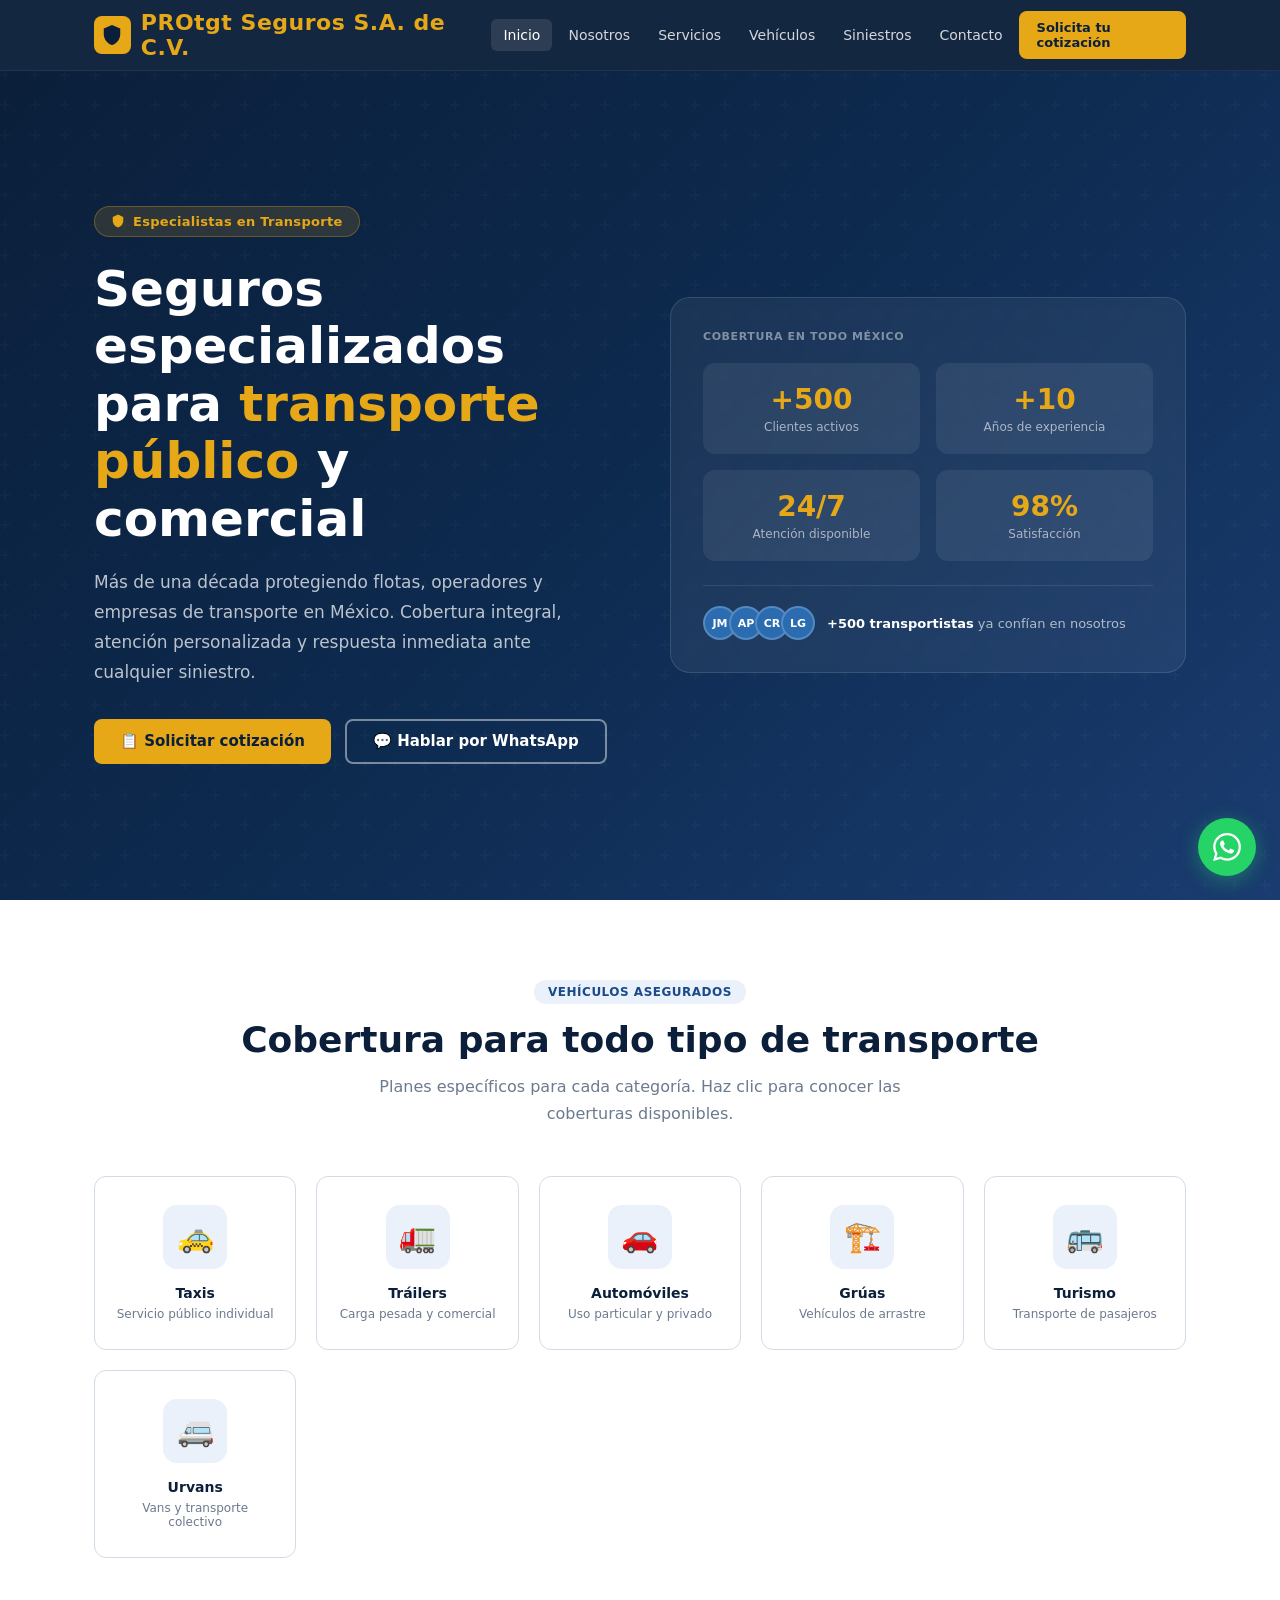
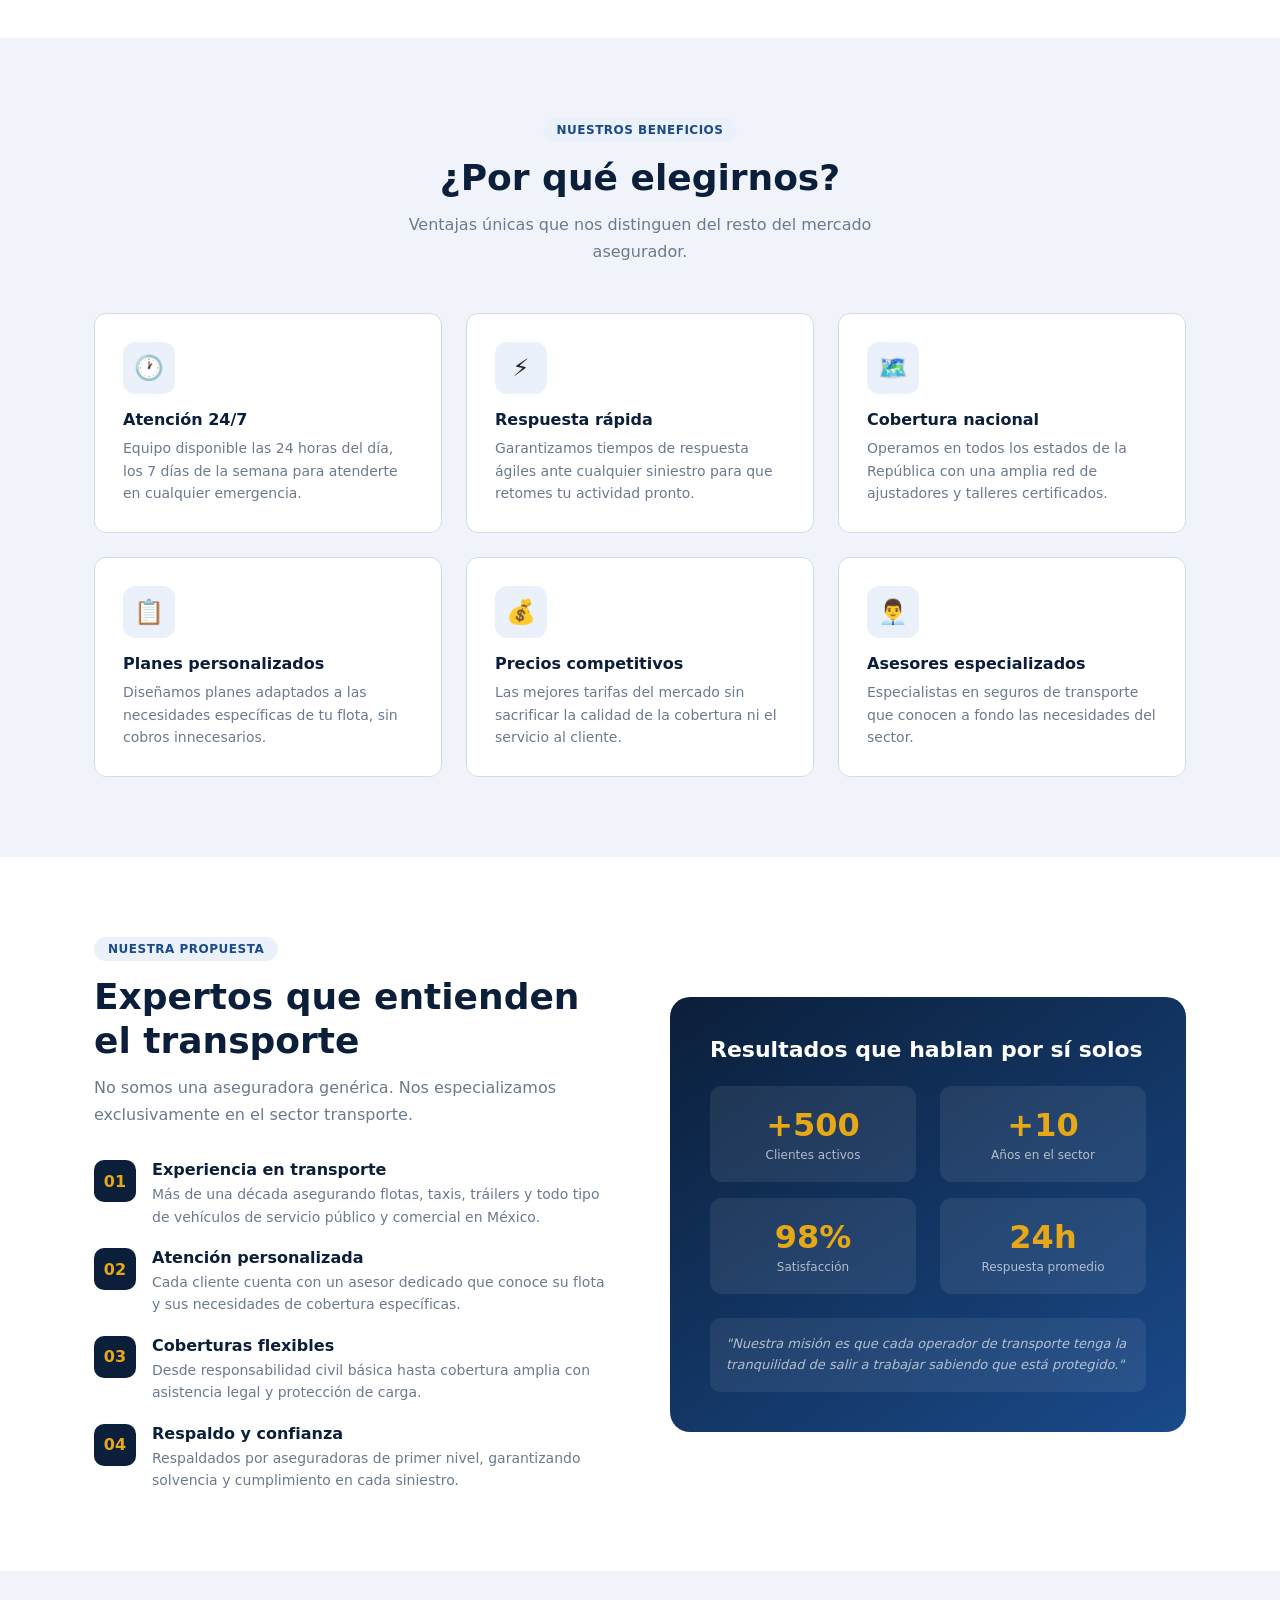
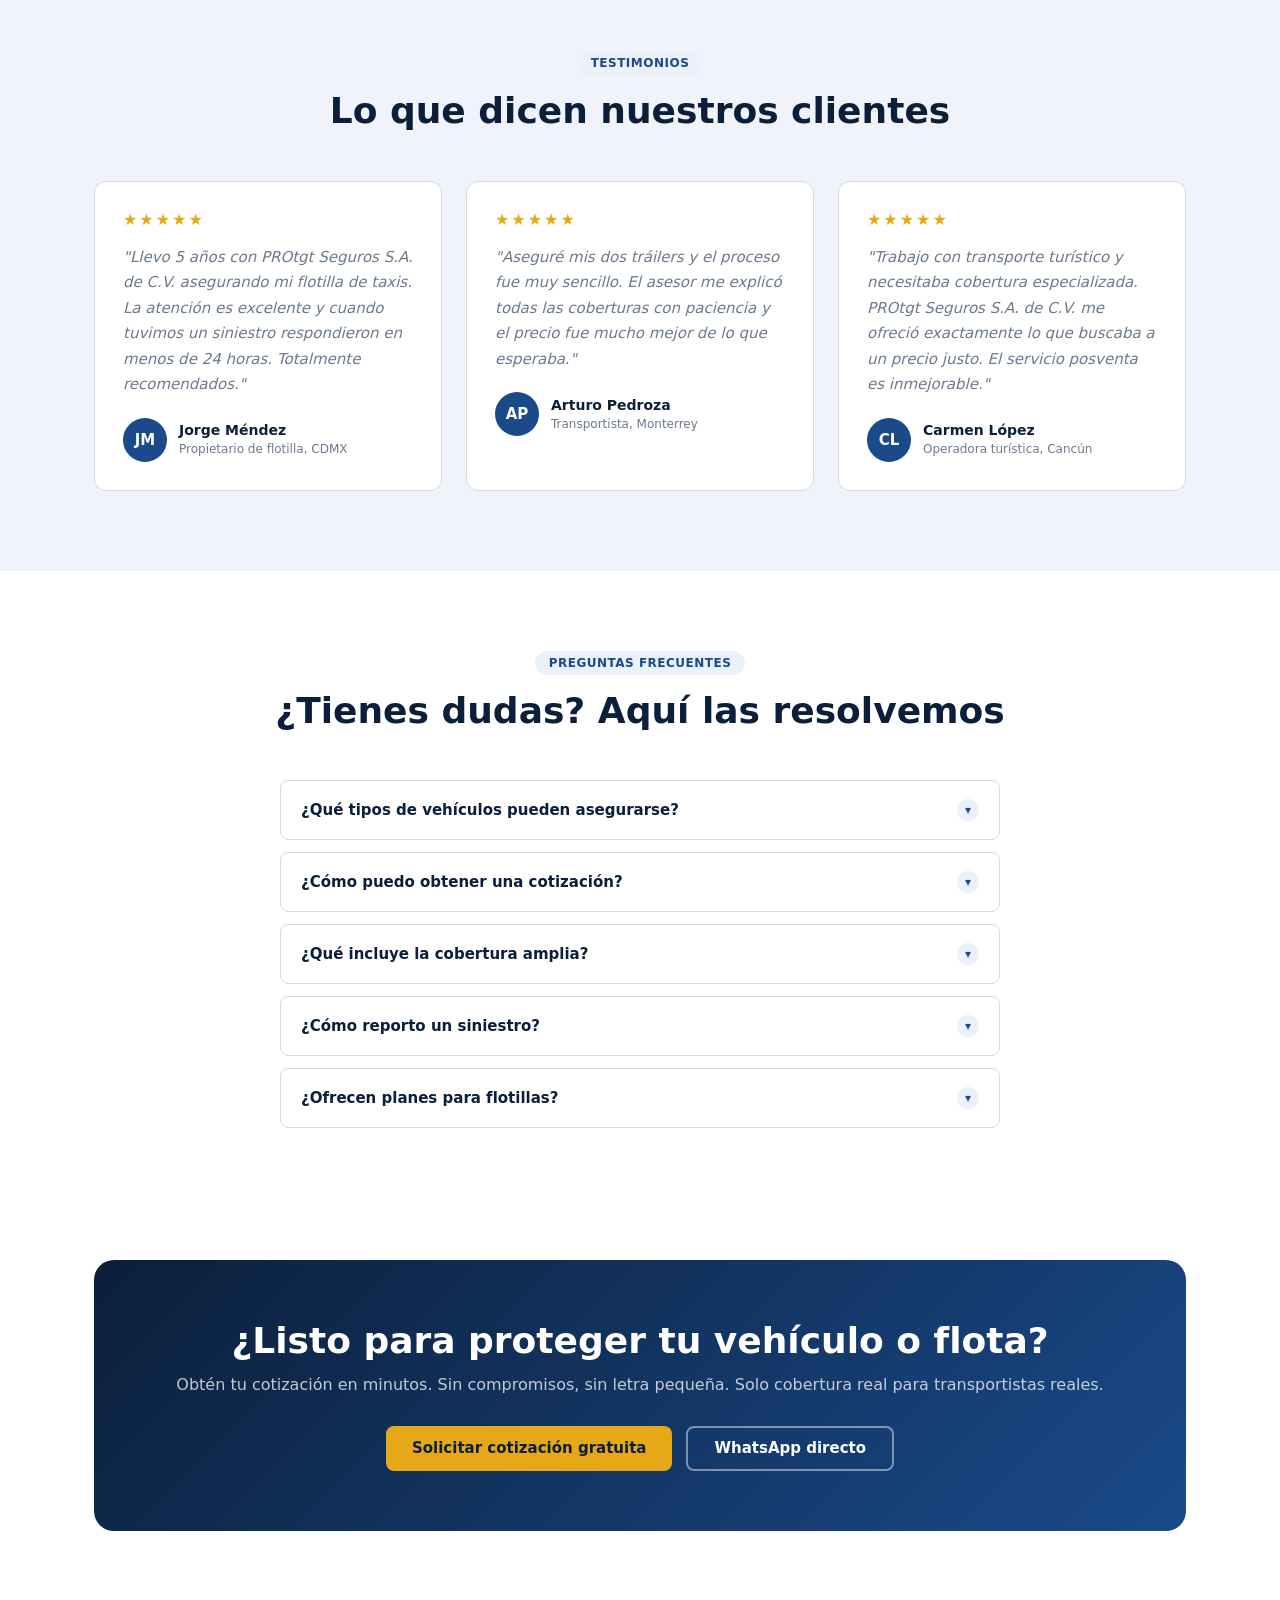
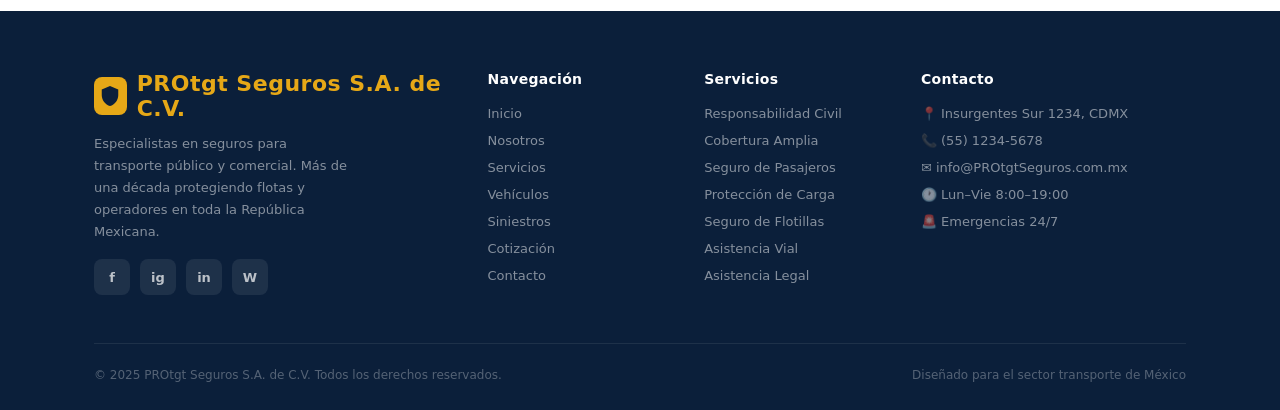
==== index.html @ 53ae8f76 "primer subida de archivos primera subida" ====
<!DOCTYPE html>
<html lang="es">
<head>
  <meta charset="UTF-8">
  <meta name="viewport" content="width=device-width, initial-scale=1.0">
  <title>PROtgt Seguros S.A. de C.V. – Inicio | Seguros para Transporte Público y Comercial</title>
  <meta name="description" content="Seguros especializados para taxis, tráilers, urvans, grúas y transporte turístico en México. Cotiza hoy.">
  <link rel="stylesheet" href="css/styles.css">
</head>
<body>

  <!-- ══ HEADER (compartido) ══ -->
  <header id="site-header">
    <div class="header-inner">
      <a class="logo" href="index.html">
        <div class="logo-icon">
          <svg viewBox="0 0 24 24"><path d="M12 1L3 5v6c0 5.55 3.84 10.74 9 12 5.16-1.26 9-6.45 9-12V5l-9-4z"/></svg>
        </div>
         <span>PROtgt Seguros S.A. de C.V.</span>
      </a>
      <nav class="main-nav">
        <a href="index.html">Inicio</a>
        <a href="quienes.html">Nosotros</a>
        <a href="servicios.html">Servicios</a>
        <a href="vehiculos.html">Vehículos</a>
        <a href="siniestros.html">Siniestros</a>
        <a href="contacto.html">Contacto</a>
        <a href="cotizacion.html" class="nav-cta">Solicita tu cotización</a>
      </nav>
      <button class="hamburger" id="hamburger" onclick="toggleMenu()" aria-label="Menú">
        <span></span><span></span><span></span>
      </button>
    </div>
    <nav id="mobile-menu">
      <a href="index.html">Inicio</a>
      <a href="quienes.html">Nosotros</a>
      <a href="servicios.html">Servicios</a>
      <a href="vehiculos.html">Vehículos Asegurados</a>
      <a href="siniestros.html">Siniestros</a>
      <a href="contacto.html">Contacto</a>
      <a href="cotizacion.html" class="nav-cta-mobile">Solicita tu cotización</a>
    </nav>
  </header>

  <main class="page-body">

    <!-- ── HERO ── -->
    <section class="hero">
      <div class="container">
        <div class="hero-content">
          <div>
            <div class="hero-badge">
              <svg width="14" height="14" viewBox="0 0 24 24" fill="currentColor">
                <path d="M12 1L3 5v6c0 5.55 3.84 10.74 9 12 5.16-1.26 9-6.45 9-12V5l-9-4z"/>
              </svg>
              Especialistas en Transporte
            </div>
            <h1>Seguros especializados para <span>transporte público</span> y comercial</h1>
            <p>Más de una década protegiendo flotas, operadores y empresas de transporte en México. Cobertura integral, atención personalizada y respuesta inmediata ante cualquier siniestro.</p>
            <div class="hero-btns">
              <a class="btn btn-primary" href="cotizacion.html">
                📋 Solicitar cotización
              </a>
              <a class="btn btn-outline" href="https://wa.me/521234567890?text=Hola%2C%20me%20gustar%C3%ADa%20solicitar%20informaci%C3%B3n%20sobre%20seguros%20de%20transporte." target="_blank" rel="noopener">
                💬 Hablar por WhatsApp
              </a>
            </div>
          </div>
          <div class="hero-visual reveal">
            <div class="hero-card">
              <div style="color:rgba(255,255,255,.45);font-size:11px;font-weight:700;text-transform:uppercase;letter-spacing:.6px;margin-bottom:20px">Cobertura en todo México</div>
              <div class="hero-card-grid">
                <div class="hero-stat"><div class="num">+500</div><div class="lbl">Clientes activos</div></div>
                <div class="hero-stat"><div class="num">+10</div><div class="lbl">Años de experiencia</div></div>
                <div class="hero-stat"><div class="num">24/7</div><div class="lbl">Atención disponible</div></div>
                <div class="hero-stat"><div class="num">98%</div><div class="lbl">Satisfacción</div></div>
              </div>
              <div class="hero-trust">
                <div class="trust-avatars">
                  <span>JM</span><span>AP</span><span>CR</span><span>LG</span>
                </div>
                <div class="trust-text"><strong>+500 transportistas</strong> ya confían en nosotros</div>
              </div>
            </div>
          </div>
        </div>
      </div>
    </section>

    <!-- ── VEHÍCULOS ── -->
    <section class="section">
      <div class="container">
        <div class="title-center">
          <div class="section-tag">Vehículos asegurados</div>
          <h2 class="section-title">Cobertura para todo tipo de transporte</h2>
          <p class="section-sub">Planes específicos para cada categoría. Haz clic para conocer las coberturas disponibles.</p>
        </div>
        <div class="vehicle-grid">
          <a class="v-card reveal" href="vehiculos.html">
            <div class="v-icon">🚕</div>
            <h3>Taxis</h3><p>Servicio público individual</p>
          </a>
          <a class="v-card reveal" href="vehiculos.html">
            <div class="v-icon">🚛</div>
            <h3>Tráilers</h3><p>Carga pesada y comercial</p>
          </a>
          <a class="v-card reveal" href="vehiculos.html">
            <div class="v-icon">🚗</div>
            <h3>Automóviles</h3><p>Uso particular y privado</p>
          </a>
          <a class="v-card reveal" href="vehiculos.html">
            <div class="v-icon">🏗️</div>
            <h3>Grúas</h3><p>Vehículos de arrastre</p>
          </a>
          <a class="v-card reveal" href="vehiculos.html">
            <div class="v-icon">🚌</div>
            <h3>Turismo</h3><p>Transporte de pasajeros</p>
          </a>
          <a class="v-card reveal" href="vehiculos.html">
            <div class="v-icon">🚐</div>
            <h3>Urvans</h3><p>Vans y transporte colectivo</p>
          </a>
        </div>
      </div>
    </section>

    <!-- ── BENEFICIOS ── -->
    <section class="section section-alt">
      <div class="container">
        <div class="title-center">
          <div class="section-tag">Nuestros beneficios</div>
          <h2 class="section-title">¿Por qué elegirnos?</h2>
          <p class="section-sub">Ventajas únicas que nos distinguen del resto del mercado asegurador.</p>
        </div>
        <div class="benefits-grid">
          <div class="b-card reveal"><div class="b-icon">🕐</div><h3>Atención 24/7</h3><p>Equipo disponible las 24 horas del día, los 7 días de la semana para atenderte en cualquier emergencia.</p></div>
          <div class="b-card reveal"><div class="b-icon">⚡</div><h3>Respuesta rápida</h3><p>Garantizamos tiempos de respuesta ágiles ante cualquier siniestro para que retomes tu actividad pronto.</p></div>
          <div class="b-card reveal"><div class="b-icon">🗺️</div><h3>Cobertura nacional</h3><p>Operamos en todos los estados de la República con una amplia red de ajustadores y talleres certificados.</p></div>
          <div class="b-card reveal"><div class="b-icon">📋</div><h3>Planes personalizados</h3><p>Diseñamos planes adaptados a las necesidades específicas de tu flota, sin cobros innecesarios.</p></div>
          <div class="b-card reveal"><div class="b-icon">💰</div><h3>Precios competitivos</h3><p>Las mejores tarifas del mercado sin sacrificar la calidad de la cobertura ni el servicio al cliente.</p></div>
          <div class="b-card reveal"><div class="b-icon">👨‍💼</div><h3>Asesores especializados</h3><p>Especialistas en seguros de transporte que conocen a fondo las necesidades del sector.</p></div>
        </div>
      </div>
    </section>

    <!-- ── POR QUÉ ── -->
    <section class="section">
      <div class="container">
        <div class="why-inner">
          <div>
            <div class="section-tag">Nuestra propuesta</div>
            <h2 class="section-title">Expertos que entienden el transporte</h2>
            <p class="section-sub">No somos una aseguradora genérica. Nos especializamos exclusivamente en el sector transporte.</p>
            <div class="why-list">
              <div class="why-item reveal">
                <div class="why-num">01</div>
                <div class="why-text"><h4>Experiencia en transporte</h4><p>Más de una década asegurando flotas, taxis, tráilers y todo tipo de vehículos de servicio público y comercial en México.</p></div>
              </div>
              <div class="why-item reveal">
                <div class="why-num">02</div>
                <div class="why-text"><h4>Atención personalizada</h4><p>Cada cliente cuenta con un asesor dedicado que conoce su flota y sus necesidades de cobertura específicas.</p></div>
              </div>
              <div class="why-item reveal">
                <div class="why-num">03</div>
                <div class="why-text"><h4>Coberturas flexibles</h4><p>Desde responsabilidad civil básica hasta cobertura amplia con asistencia legal y protección de carga.</p></div>
              </div>
              <div class="why-item reveal">
                <div class="why-num">04</div>
                <div class="why-text"><h4>Respaldo y confianza</h4><p>Respaldados por aseguradoras de primer nivel, garantizando solvencia y cumplimiento en cada siniestro.</p></div>
              </div>
            </div>
          </div>
          <div class="why-visual reveal">
            <h3>Resultados que hablan por sí solos</h3>
            <div class="stat-row">
              <div class="stat-box"><div class="n">+500</div><div class="l">Clientes activos</div></div>
              <div class="stat-box"><div class="n">+10</div><div class="l">Años en el sector</div></div>
            </div>
            <div class="stat-row" style="margin-top:16px">
              <div class="stat-box"><div class="n">98%</div><div class="l">Satisfacción</div></div>
              <div class="stat-box"><div class="n">24h</div><div class="l">Respuesta promedio</div></div>
            </div>
            <div class="tray-quote">
              "Nuestra misión es que cada operador de transporte tenga la tranquilidad de salir a trabajar sabiendo que está protegido."
            </div>
          </div>
        </div>
      </div>
    </section>

    <!-- ── TESTIMONIOS ── -->
    <section class="section section-alt">
      <div class="container">
        <div class="title-center">
          <div class="section-tag">Testimonios</div>
          <h2 class="section-title">Lo que dicen nuestros clientes</h2>
        </div>
        <div class="testi-grid">
          <div class="testi-card reveal">
            <div class="stars">★★★★★</div>
            <p>"Llevo 5 años con PROtgt Seguros S.A. de C.V. asegurando mi flotilla de taxis. La atención es excelente y cuando tuvimos un siniestro respondieron en menos de 24 horas. Totalmente recomendados."</p>
            <div class="testi-author"><div class="avatar">JM</div><div><strong>Jorge Méndez</strong><span>Propietario de flotilla, CDMX</span></div></div>
          </div>
          <div class="testi-card reveal">
            <div class="stars">★★★★★</div>
            <p>"Aseguré mis dos tráilers y el proceso fue muy sencillo. El asesor me explicó todas las coberturas con paciencia y el precio fue mucho mejor de lo que esperaba."</p>
            <div class="testi-author"><div class="avatar">AP</div><div><strong>Arturo Pedroza</strong><span>Transportista, Monterrey</span></div></div>
          </div>
          <div class="testi-card reveal">
            <div class="stars">★★★★★</div>
            <p>"Trabajo con transporte turístico y necesitaba cobertura especializada. PROtgt Seguros S.A. de C.V. me ofreció exactamente lo que buscaba a un precio justo. El servicio posventa es inmejorable."</p>
            <div class="testi-author"><div class="avatar">CL</div><div><strong>Carmen López</strong><span>Operadora turística, Cancún</span></div></div>
          </div>
        </div>
      </div>
    </section>

    <!-- ── FAQ ── -->
    <section class="section">
      <div class="container">
        <div class="title-center">
          <div class="section-tag">Preguntas frecuentes</div>
          <h2 class="section-title">¿Tienes dudas? Aquí las resolvemos</h2>
        </div>
        <div class="faq-list">
          <div class="faq-item">
            <div class="faq-q" onclick="toggleFaq(this)">¿Qué tipos de vehículos pueden asegurarse? <span class="faq-arrow">▾</span></div>
            <div class="faq-a"><div class="faq-a-inner">Aseguramos taxis, tráilers, automóviles particulares, grúas, vehículos de transporte turístico y urvans. También manejamos flotillas completas con planes corporativos.</div></div>
          </div>
          <div class="faq-item">
            <div class="faq-q" onclick="toggleFaq(this)">¿Cómo puedo obtener una cotización? <span class="faq-arrow">▾</span></div>
            <div class="faq-a"><div class="faq-a-inner">Puedes solicitar tu cotización llenando el formulario en la sección <a href="cotizacion.html" style="color:var(--blue)">Cotización</a>, llamándonos directamente o enviando un mensaje por WhatsApp. Respondemos en menos de 2 horas hábiles.</div></div>
          </div>
          <div class="faq-item">
            <div class="faq-q" onclick="toggleFaq(this)">¿Qué incluye la cobertura amplia? <span class="faq-arrow">▾</span></div>
            <div class="faq-a"><div class="faq-a-inner">La cobertura amplia incluye daños materiales al vehículo, responsabilidad civil, robo total, asistencia vial 24/7, gastos médicos y, dependiendo del plan, protección legal y cobertura de carga.</div></div>
          </div>
          <div class="faq-item">
            <div class="faq-q" onclick="toggleFaq(this)">¿Cómo reporto un siniestro? <span class="faq-arrow">▾</span></div>
            <div class="faq-a"><div class="faq-a-inner">Llama a nuestra línea de emergencias 24/7, contáctanos por WhatsApp o visita nuestra sección de <a href="siniestros.html" style="color:var(--blue)">Siniestros</a>. Un ajustador se pondrá en contacto contigo de inmediato.</div></div>
          </div>
          <div class="faq-item">
            <div class="faq-q" onclick="toggleFaq(this)">¿Ofrecen planes para flotillas? <span class="faq-arrow">▾</span></div>
            <div class="faq-a"><div class="faq-a-inner">Sí, contamos con planes especiales para flotillas desde 2 vehículos con descuentos por volumen y gestión centralizada. <a href="cotizacion.html" style="color:var(--blue)">Contáctanos</a> para una propuesta personalizada.</div></div>
          </div>
        </div>
      </div>
    </section>

    <!-- ── CTA FINAL ── -->
    <section class="section" style="padding:40px 0 80px">
      <div class="container">
        <div class="cta-banner reveal">
          <h2>¿Listo para proteger tu vehículo o flota?</h2>
          <p>Obtén tu cotización en minutos. Sin compromisos, sin letra pequeña. Solo cobertura real para transportistas reales.</p>
          <div class="cta-btns">
            <a class="btn btn-primary" href="cotizacion.html">Solicitar cotización gratuita</a>
            <a class="btn btn-outline" href="https://wa.me/521234567890?text=Hola%2C%20me%20gustar%C3%ADa%20solicitar%20informaci%C3%B3n%20sobre%20seguros%20de%20transporte." target="_blank" rel="noopener">WhatsApp directo</a>
          </div>
        </div>
      </div>
    </section>

  </main>

  <!-- ══ FOOTER (compartido) ══ -->
  <footer id="site-footer">
    <div class="container">
      <div class="footer-grid">
        <div class="footer-brand">
          <a class="logo" href="index.html">
            <div class="logo-icon"><svg viewBox="0 0 24 24"><path d="M12 1L3 5v6c0 5.55 3.84 10.74 9 12 5.16-1.26 9-6.45 9-12V5l-9-4z"/></svg></div>
            <span>PROtgt Seguros S.A. de C.V.</span>
          </a>
          <p>Especialistas en seguros para transporte público y comercial. Más de una década protegiendo flotas y operadores en toda la República Mexicana.</p>
          <div class="footer-social">
            <a class="social-icon" href="#" title="Facebook">f</a>
            <a class="social-icon" href="#" title="Instagram">ig</a>
            <a class="social-icon" href="#" title="LinkedIn">in</a>
            <a class="social-icon" href="https://wa.me/521234567890" target="_blank" title="WhatsApp">W</a>
          </div>
        </div>
        <div>
          <h4>Navegación</h4>
          <ul>
            <li><a href="index.html">Inicio</a></li>
            <li><a href="quienes.html">Nosotros</a></li>
            <li><a href="servicios.html">Servicios</a></li>
            <li><a href="vehiculos.html">Vehículos</a></li>
            <li><a href="siniestros.html">Siniestros</a></li>
            <li><a href="cotizacion.html">Cotización</a></li>
            <li><a href="contacto.html">Contacto</a></li>
          </ul>
        </div>
        <div>
          <h4>Servicios</h4>
          <ul>
            <li><a href="servicios.html">Responsabilidad Civil</a></li>
            <li><a href="servicios.html">Cobertura Amplia</a></li>
            <li><a href="servicios.html">Seguro de Pasajeros</a></li>
            <li><a href="servicios.html">Protección de Carga</a></li>
            <li><a href="servicios.html">Seguro de Flotillas</a></li>
            <li><a href="servicios.html">Asistencia Vial</a></li>
            <li><a href="servicios.html">Asistencia Legal</a></li>
          </ul>
        </div>
        <div>
          <h4>Contacto</h4>
          <ul>
            <li><a href="contacto.html">📍 Insurgentes Sur 1234, CDMX</a></li>
            <li><a href="tel:5512345678">📞 (55) 1234-5678</a></li>
            <li><a href="mailto:info@PROtgtSeguros@">✉️ info@PROtgtSeguros.com.mx</a></li>
            <li><a href="#">🕐 Lun–Vie 8:00–19:00</a></li>
            <li><a href="siniestros.html">🚨 Emergencias 24/7</a></li>
          </ul>
        </div>
      </div>
      <div class="footer-bottom">
        <p>© 2025 PROtgt Seguros S.A. de C.V. Todos los derechos reservados.</p>
        <p>Diseñado para el sector transporte de México</p>
      </div>
    </div>
  </footer>

  <!-- ══ WHATSAPP WIDGET (compartido) ══ -->
  <div class="wa-widget">
    <div class="wa-bubble hidden" id="wa-bubble">
      <button class="close-btn" onclick="_closeBubblePermanent()" aria-label="Cerrar">✕</button>
      <div class="wa-bubble-header">¿Necesitas ayuda?</div>
      <p>Contáctanos por WhatsApp para cotizar tu seguro de transporte.</p>
      <a class="wa-bubble-link" href="https://wa.me/521234567890?text=Hola%2C%20me%20gustar%C3%ADa%20solicitar%20informaci%C3%B3n%20sobre%20seguros%20de%20transporte." target="_blank" rel="noopener">
        <svg width="16" height="16" viewBox="0 0 24 24" fill="white"><path d="M17.472 14.382c-.297-.149-1.758-.867-2.03-.967-.273-.099-.471-.148-.67.15-.197.297-.767.966-.94 1.164-.173.199-.347.223-.644.075-.297-.15-1.255-.463-2.39-1.475-.883-.788-1.48-1.761-1.653-2.059-.173-.297-.018-.458.13-.606.134-.133.298-.347.446-.52.149-.174.198-.298.298-.497.099-.198.05-.371-.025-.52-.075-.149-.669-1.612-.916-2.207-.242-.579-.487-.5-.669-.51-.173-.008-.371-.01-.57-.01-.198 0-.52.074-.792.372-.272.297-1.04 1.016-1.04 2.479 0 1.462 1.065 2.875 1.213 3.074.149.198 2.096 3.2 5.077 4.487.709.306 1.262.489 1.694.625.712.227 1.36.195 1.871.118.571-.085 1.758-.719 2.006-1.413.248-.694.248-1.289.173-1.413-.074-.124-.272-.198-.57-.347m-5.421 7.403h-.004a9.87 9.87 0 0 1-5.031-1.378l-.361-.214-3.741.982.998-3.648-.235-.374a9.86 9.86 0 0 1-1.51-5.26c.001-5.45 4.436-9.884 9.888-9.884 2.64 0 5.122 1.03 6.988 2.898a9.825 9.825 0 0 1 2.893 6.994c-.003 5.45-4.437 9.884-9.885 9.884m8.413-18.297A11.815 11.815 0 0 0 12.05 0C5.495 0 .16 5.335.157 11.892c0 2.096.547 4.142 1.588 5.945L.057 24l6.305-1.654a11.882 11.882 0 0 0 5.683 1.448h.005c6.554 0 11.89-5.335 11.893-11.893a11.821 11.821 0 0 0-3.48-8.413Z"/></svg>
        Abrir WhatsApp
      </a>
    </div>
    <a class="wa-btn" href="https://wa.me/521234567890?text=Hola%2C%20me%20gustar%C3%ADa%20solicitar%20informaci%C3%B3n%20sobre%20seguros%20de%20transporte." target="_blank" rel="noopener" title="Contactar por WhatsApp">
      <svg viewBox="0 0 24 24"><path d="M17.472 14.382c-.297-.149-1.758-.867-2.03-.967-.273-.099-.471-.148-.67.15-.197.297-.767.966-.94 1.164-.173.199-.347.223-.644.075-.297-.15-1.255-.463-2.39-1.475-.883-.788-1.48-1.761-1.653-2.059-.173-.297-.018-.458.13-.606.134-.133.298-.347.446-.52.149-.174.198-.298.298-.497.099-.198.05-.371-.025-.52-.075-.149-.669-1.612-.916-2.207-.242-.579-.487-.5-.669-.51-.173-.008-.371-.01-.57-.01-.198 0-.52.074-.792.372-.272.297-1.04 1.016-1.04 2.479 0 1.462 1.065 2.875 1.213 3.074.149.198 2.096 3.2 5.077 4.487.709.306 1.262.489 1.694.625.712.227 1.36.195 1.871.118.571-.085 1.758-.719 2.006-1.413.248-.694.248-1.289.173-1.413-.074-.124-.272-.198-.57-.347m-5.421 7.403h-.004a9.87 9.87 0 0 1-5.031-1.378l-.361-.214-3.741.982.998-3.648-.235-.374a9.86 9.86 0 0 1-1.51-5.26c.001-5.45 4.436-9.884 9.888-9.884 2.64 0 5.122 1.03 6.988 2.898a9.825 9.825 0 0 1 2.893 6.994c-.003 5.45-4.437 9.884-9.885 9.884m8.413-18.297A11.815 11.815 0 0 0 12.05 0C5.495 0 .16 5.335.157 11.892c0 2.096.547 4.142 1.588 5.945L.057 24l6.305-1.654a11.882 11.882 0 0 0 5.683 1.448h.005c6.554 0 11.89-5.335 11.893-11.893a11.821 11.821 0 0 0-3.48-8.413Z"/></svg>
    </a>
  </div>

  <script src="js/script.js"></script>
</body>
</html>
---- css/styles.css ----
/* ============================================================
   SEGUROS MASC — styles.css
   Estilos compartidos para todas las páginas
   ============================================================ */

:root {
  --navy:    #0B1F3A;
  --blue:    #1A4A8A;
  --mid:     #2B6CB0;
  --accent:  #E6A817;
  --light:   #F0F4FA;
  --white:   #FFFFFF;
  --gray:    #6B7A8D;
  --border:  #D1DCE8;
  --text:    #1C2B3A;
  --soft:    #EAF1FB;
  --r:       12px;
  --rs:      8px;
  --shadow:  0 4px 24px rgba(11,31,58,.10);
  --shadow-sm: 0 2px 10px rgba(11,31,58,.07);
}

*, *::before, *::after { margin: 0; padding: 0; box-sizing: border-box; }
html { scroll-behavior: smooth; }
body {
  font-family: 'Segoe UI', system-ui, -apple-system, sans-serif;
  color: var(--text);
  background: var(--white);
  overflow-x: hidden;
}
a { text-decoration: none; color: inherit; }
img { max-width: 100%; display: block; }

/* ── LAYOUT ── */
.container { max-width: 1140px; margin: 0 auto; padding: 0 24px; }
.section { padding: 80px 0; }
.section-alt { background: var(--light); }

/* ── TYPOGRAPHY ── */
.section-tag {
  display: inline-flex; align-items: center; gap: 6px;
  background: var(--soft); color: var(--blue);
  font-size: 12px; font-weight: 700; padding: 5px 14px;
  border-radius: 50px; letter-spacing: .5px;
  margin-bottom: 14px; text-transform: uppercase;
}
.section-title {
  font-size: clamp(22px, 3vw, 36px);
  font-weight: 800; color: var(--navy); line-height: 1.2; margin-bottom: 12px;
}
.section-sub {
  font-size: 16px; color: var(--gray); line-height: 1.7; max-width: 560px;
}
.title-center { text-align: center; }
.title-center .section-sub { margin: 0 auto; }

/* ── BUTTONS ── */
.btn {
  display: inline-flex; align-items: center; gap: 8px;
  padding: 13px 26px; border-radius: var(--rs);
  font-size: 15px; font-weight: 600; cursor: pointer;
  border: none; transition: .2s; font-family: inherit;
  line-height: 1;
}
.btn-primary { background: var(--accent); color: var(--navy); }
.btn-primary:hover { background: #f0bc2e; transform: translateY(-2px); box-shadow: 0 6px 20px rgba(230,168,23,.35); }
.btn-outline { background: transparent; color: var(--white); border: 2px solid rgba(255,255,255,.45); }
.btn-outline:hover { background: rgba(255,255,255,.10); border-color: var(--white); }
.btn-blue { background: var(--blue); color: var(--white); }
.btn-blue:hover { background: var(--mid); transform: translateY(-2px); }
.btn-ghost { background: transparent; color: var(--blue); border: 2px solid var(--blue); }
.btn-ghost:hover { background: var(--blue); color: var(--white); }
.btn-wa-inline {
  display: inline-flex; align-items: center; gap: 10px;
  background: #25D366; color: var(--white); padding: 13px 24px;
  border-radius: var(--rs); font-weight: 700; font-size: 15px; transition: .2s;
}
.btn-wa-inline:hover { background: #1ebe58; transform: translateY(-2px); }

/* ── HEADER ── */
#site-header {
  position: fixed; top: 0; left: 0; right: 0; z-index: 1000;
  background: rgba(11,31,58,.96); backdrop-filter: blur(10px);
  border-bottom: 1px solid rgba(255,255,255,.08); transition: .3s;
}
#site-header.scrolled { background: var(--navy); }
.header-inner {
  display: flex; align-items: center; justify-content: space-between;
  padding: 0 24px; height: 70px; max-width: 1140px; margin: 0 auto;
}
.logo {
  display: flex; align-items: center; gap: 10px;
  font-size: 22px; font-weight: 700; color: var(--white); letter-spacing: .5px;
}
.logo-icon {
  width: 38px; height: 38px; background: var(--accent);
  border-radius: 8px; display: flex; align-items: center; justify-content: center;
}
.logo-icon svg { width: 22px; height: 22px; fill: var(--navy); }
.logo span { color: var(--accent); }
.main-nav { display: flex; align-items: center; gap: 4px; }
.main-nav a {
  color: rgba(255,255,255,.82); font-size: 14px;
  padding: 8px 12px; border-radius: 6px; transition: .2s; font-weight: 500;
}
.main-nav a:hover,
.main-nav a.active { color: var(--white); background: rgba(255,255,255,.10); }
.nav-cta {
  background: var(--accent) !important; color: var(--navy) !important;
  padding: 9px 18px !important; border-radius: 8px !important;
  font-weight: 700 !important; font-size: 13px !important;
}
.nav-cta:hover { background: #f0bc2e !important; transform: translateY(-1px); }
.hamburger {
  display: none; flex-direction: column; gap: 5px;
  cursor: pointer; padding: 8px; background: none; border: none;
}
.hamburger span {
  width: 24px; height: 2px; background: var(--white);
  border-radius: 2px; transition: .3s; display: block;
}
#mobile-menu {
  display: none; position: fixed; top: 70px; left: 0; right: 0;
  background: var(--navy); padding: 16px 24px; z-index: 999;
  flex-direction: column; gap: 4px;
  border-top: 1px solid rgba(255,255,255,.08);
}
#mobile-menu a {
  color: rgba(255,255,255,.85); padding: 12px 16px;
  border-radius: 8px; font-size: 15px; transition: .2s;
}
#mobile-menu a:hover { background: rgba(255,255,255,.08); }
#mobile-menu .nav-cta-mobile {
  background: rgba(230,168,23,.2); color: #E6A817;
  font-weight: 700; margin-top: 4px;
}
#mobile-menu.open { display: flex; }

/* ── PAGE OFFSET ── */
.page-body { padding-top: 70px; }

/* ── PAGE HEADER BANNER ── */
.page-header {
  background: linear-gradient(135deg, var(--navy), var(--blue));
  padding: 60px 0; text-align: center; color: var(--white);
}
.page-header h1 {
  font-size: clamp(26px, 3.5vw, 42px);
  font-weight: 800; margin-bottom: 12px;
}
.page-header p { font-size: 16px; opacity: .8; max-width: 560px; margin: 0 auto; }
.breadcrumb {
  display: flex; justify-content: center; gap: 8px;
  margin-top: 16px; font-size: 13px;
}
.breadcrumb span { opacity: .5; }
.breadcrumb a { opacity: .7; transition: .2s; }
.breadcrumb a:hover { opacity: 1; }

/* ── CARDS ── */
.b-card {
  background: var(--white); border: 1px solid var(--border);
  border-radius: var(--r); padding: 28px; transition: .3s;
}
.b-card:hover { border-color: var(--mid); box-shadow: var(--shadow); }
.b-icon {
  width: 52px; height: 52px; background: var(--soft);
  border-radius: 12px; display: flex; align-items: center;
  justify-content: center; margin-bottom: 16px; font-size: 24px;
}
.b-card h3 { font-size: 16px; font-weight: 700; color: var(--navy); margin-bottom: 8px; }
.b-card p  { font-size: 14px; color: var(--gray); line-height: 1.6; }

/* ── VEHICLE CARDS ── */
.vehicle-grid {
  display: grid;
  grid-template-columns: repeat(auto-fit, minmax(170px, 1fr));
  gap: 20px; margin-top: 48px;
}
.v-card {
  background: var(--white); border: 1px solid var(--border);
  border-radius: var(--r); padding: 28px 20px;
  text-align: center; transition: .3s; cursor: pointer;
}
.v-card:hover { border-color: var(--mid); transform: translateY(-6px); box-shadow: var(--shadow); }
.v-icon {
  width: 64px; height: 64px; background: var(--soft); border-radius: 14px;
  display: flex; align-items: center; justify-content: center;
  margin: 0 auto 16px; transition: .3s; font-size: 30px;
}
.v-card:hover .v-icon { background: var(--blue); }
.v-card h3 { font-size: 14px; font-weight: 700; color: var(--navy); }
.v-card p  { font-size: 12px; color: var(--gray); margin-top: 6px; }

/* ── BENEFITS GRID ── */
.benefits-grid {
  display: grid;
  grid-template-columns: repeat(auto-fit, minmax(260px, 1fr));
  gap: 24px; margin-top: 48px;
}

/* ── WHY US ── */
.why-inner {
  display: grid; grid-template-columns: 1fr 1fr;
  gap: 60px; align-items: center;
}
.why-list { display: flex; flex-direction: column; gap: 20px; margin-top: 32px; }
.why-item { display: flex; gap: 16px; align-items: flex-start; }
.why-num {
  min-width: 42px; height: 42px; background: var(--navy);
  color: var(--accent); border-radius: 10px;
  display: flex; align-items: center; justify-content: center;
  font-weight: 800; font-size: 16px;
}
.why-text h4 { font-size: 16px; font-weight: 700; color: var(--navy); margin-bottom: 4px; }
.why-text p  { font-size: 14px; color: var(--gray); line-height: 1.6; }
.why-visual {
  background: linear-gradient(145deg, var(--navy), var(--blue));
  border-radius: 20px; padding: 40px; color: var(--white);
}
.why-visual h3 { font-size: 22px; font-weight: 800; margin-bottom: 24px; }
.stat-row { display: flex; gap: 24px; flex-wrap: wrap; }
.stat-box {
  flex: 1; min-width: 120px; background: rgba(255,255,255,.08);
  border-radius: 12px; padding: 20px; text-align: center;
}
.stat-box .n { font-size: 32px; font-weight: 800; color: var(--accent); }
.stat-box .l { font-size: 12px; color: rgba(255,255,255,.65); margin-top: 4px; }

/* ── TESTIMONIALS ── */
.testi-grid {
  display: grid;
  grid-template-columns: repeat(auto-fit, minmax(300px, 1fr));
  gap: 24px; margin-top: 48px;
}
.testi-card {
  background: var(--white); border: 1px solid var(--border);
  border-radius: var(--r); padding: 28px; transition: .3s;
}
.testi-card:hover { box-shadow: var(--shadow); }
.stars { color: var(--accent); font-size: 16px; letter-spacing: 2px; margin-bottom: 16px; }
.testi-card p  { font-size: 15px; color: var(--gray); line-height: 1.7; margin-bottom: 20px; font-style: italic; }
.testi-author  { display: flex; align-items: center; gap: 12px; }
.avatar {
  width: 44px; height: 44px; border-radius: 50%; background: var(--blue);
  display: flex; align-items: center; justify-content: center;
  color: var(--white); font-weight: 700; font-size: 15px; flex-shrink: 0;
}
.testi-author strong { display: block; font-size: 14px; color: var(--navy); }
.testi-author span   { font-size: 12px; color: var(--gray); }

/* ── FAQ ── */
.faq-list { max-width: 720px; margin: 48px auto 0; }
.faq-item {
  border: 1px solid var(--border); border-radius: var(--rs);
  margin-bottom: 12px; overflow: hidden;
}
.faq-q {
  padding: 18px 20px; font-size: 15px; font-weight: 600; color: var(--navy);
  cursor: pointer; display: flex; justify-content: space-between; align-items: center; transition: .2s;
}
.faq-q:hover { background: var(--light); }
.faq-arrow {
  width: 22px; height: 22px; border-radius: 50%; background: var(--soft);
  display: flex; align-items: center; justify-content: center;
  transition: .3s; flex-shrink: 0; font-size: 12px; color: var(--blue);
}
.faq-a { max-height: 0; overflow: hidden; transition: .35s ease; }
.faq-a-inner { padding: 0 20px 18px; font-size: 14px; color: var(--gray); line-height: 1.7; }
.faq-item.open .faq-q  { background: var(--soft); color: var(--blue); }
.faq-item.open .faq-a  { max-height: 200px; }
.faq-item.open .faq-arrow { transform: rotate(180deg); background: var(--blue); color: var(--white); }

/* ── CTA BANNER ── */
.cta-banner {
  background: linear-gradient(135deg, var(--navy), var(--blue));
  border-radius: 20px; padding: 60px 48px; text-align: center;
}
.cta-banner h2 { font-size: clamp(22px, 3vw, 36px); font-weight: 800; color: var(--white); margin-bottom: 14px; }
.cta-banner p  { color: rgba(255,255,255,.75); font-size: 16px; margin-bottom: 32px; }
.cta-btns { display: flex; gap: 14px; justify-content: center; flex-wrap: wrap; }

/* ── SERVICES ── */
.services-grid {
  display: grid;
  grid-template-columns: repeat(auto-fit, minmax(300px, 1fr));
  gap: 24px; margin-top: 48px;
}
.svc-card {
  background: var(--white); border: 1px solid var(--border);
  border-radius: var(--r); padding: 32px; transition: .3s;
  position: relative; overflow: hidden;
}
.svc-card::before {
  content: ''; position: absolute; top: 0; left: 0; right: 0;
  height: 4px; background: linear-gradient(90deg, var(--blue), var(--mid));
}
.svc-card:hover { border-color: var(--mid); box-shadow: var(--shadow); transform: translateY(-4px); }
.svc-icon {
  width: 56px; height: 56px; background: var(--soft); border-radius: 12px;
  display: flex; align-items: center; justify-content: center;
  font-size: 26px; margin-bottom: 18px;
}
.svc-card h3 { font-size: 18px; font-weight: 700; color: var(--navy); margin-bottom: 10px; }
.svc-card > p { font-size: 14px; color: var(--gray); line-height: 1.6; margin-bottom: 16px; }
.svc-benefits { list-style: none; margin-bottom: 20px; }
.svc-benefits li {
  font-size: 13px; color: var(--gray); padding: 4px 0;
  display: flex; gap: 8px; align-items: flex-start;
}
.svc-benefits li::before { content: '✓'; color: var(--mid); font-weight: 700; margin-top: 1px; }

/* ── VEHICLES PAGE ── */
.vh-section { padding: 60px 0; border-bottom: 1px solid var(--border); }
.vh-section:last-child { border-bottom: none; }
.vh-inner {
  display: grid; grid-template-columns: 1fr 2fr;
  gap: 48px; align-items: start;
}
.vh-icon-big {
  width: 80px; height: 80px; background: var(--soft);
  border-radius: 16px; display: flex; align-items: center;
  justify-content: center; font-size: 42px; margin-bottom: 16px;
}
.vh-inner h2    { font-size: 26px; font-weight: 800; color: var(--navy); margin-bottom: 12px; }
.vh-inner .desc { font-size: 15px; color: var(--gray); line-height: 1.7; margin-bottom: 20px; }
.vh-cols { display: grid; grid-template-columns: 1fr 1fr; gap: 20px; }
.vh-box { background: var(--light); border-radius: var(--rs); padding: 20px; }
.vh-box h4 {
  font-size: 12px; font-weight: 700; color: var(--navy);
  margin-bottom: 10px; text-transform: uppercase; letter-spacing: .5px;
}
.vh-box ul { list-style: none; }
.vh-box ul li { font-size: 13px; color: var(--gray); padding: 3px 0; display: flex; gap: 8px; }
.vh-box ul li::before { content: '•'; color: var(--mid); font-weight: 700; }

/* ── QUOTE FORM ── */
.quote-grid {
  display: grid; grid-template-columns: 2fr 1fr;
  gap: 48px; margin-top: 48px;
}
.form-card {
  background: var(--white); border: 1px solid var(--border);
  border-radius: var(--r); padding: 40px;
}
.form-row { display: grid; grid-template-columns: 1fr 1fr; gap: 16px; margin-bottom: 16px; }
.form-group { margin-bottom: 0; }
.form-group label { display: block; font-size: 13px; font-weight: 600; color: var(--navy); margin-bottom: 6px; }
.form-group input,
.form-group select,
.form-group textarea {
  width: 100%; padding: 12px 14px;
  border: 1.5px solid var(--border); border-radius: var(--rs);
  font-size: 14px; color: var(--text); background: var(--white);
  transition: .2s; font-family: inherit; appearance: auto;
}
.form-group input:focus,
.form-group select:focus,
.form-group textarea:focus {
  outline: none; border-color: var(--mid);
  box-shadow: 0 0 0 3px rgba(43,108,176,.12);
}
.form-group textarea { height: 110px; resize: vertical; }
.form-full { grid-column: 1 / -1; }
.form-submit {
  width: 100%; margin-top: 8px; padding: 15px;
  font-size: 16px; font-weight: 700;
  background: var(--accent); color: var(--navy);
  border: none; border-radius: var(--rs); cursor: pointer; transition: .2s;
  font-family: inherit;
}
.form-submit:hover { background: #f0bc2e; transform: translateY(-1px); }
.quote-sidebar { display: flex; flex-direction: column; gap: 16px; }
.sidebar-card {
  background: var(--soft); border: 1px solid var(--border);
  border-radius: var(--r); padding: 24px;
}
.sidebar-card h4  { font-size: 15px; font-weight: 700; color: var(--navy); margin-bottom: 12px; }
.sidebar-card p,
.sidebar-card li  { font-size: 13px; color: var(--gray); line-height: 1.6; }
.sidebar-card ul  { list-style: none; display: flex; flex-direction: column; gap: 6px; }
.sidebar-card ul li::before { content: '→'; color: var(--blue); margin-right: 6px; }

/* ── CLAIMS ── */
.claims-hero {
  background: linear-gradient(135deg, #1a0a0a, #3a1010);
  padding: 70px 0; text-align: center; color: var(--white);
}
.steps-grid {
  display: grid;
  grid-template-columns: repeat(auto-fit, minmax(220px, 1fr));
  gap: 20px; margin-top: 48px;
}
.step-card {
  background: var(--white); border: 1px solid var(--border);
  border-radius: var(--r); padding: 28px; text-align: center;
}
.step-num {
  width: 44px; height: 44px; background: var(--navy); color: var(--accent);
  border-radius: 50%; display: flex; align-items: center; justify-content: center;
  font-weight: 800; font-size: 16px; margin: 0 auto 16px;
}
.step-card h3 { font-size: 15px; font-weight: 700; color: var(--navy); margin-bottom: 8px; }
.step-card p  { font-size: 13px; color: var(--gray); line-height: 1.5; }
.emergency-box {
  background: linear-gradient(135deg, #1a0a0a, #3a1010);
  border-radius: var(--r); padding: 40px; color: var(--white);
}
.emergency-box h3 { font-size: 22px; font-weight: 800; margin-bottom: 20px; color: var(--accent); }
.phone-list { display: flex; gap: 20px; flex-wrap: wrap; }
.phone-item {
  background: rgba(255,255,255,.08); border-radius: var(--rs); padding: 16px 20px;
}
.phone-item .label { font-size: 11px; color: rgba(255,255,255,.55); text-transform: uppercase; letter-spacing: .5px; margin-bottom: 4px; }
.phone-item .number { font-size: 20px; font-weight: 800; color: var(--accent); }
.docs-list {
  display: grid;
  grid-template-columns: repeat(auto-fit, minmax(250px, 1fr));
  gap: 16px; margin-top: 24px;
}
.doc-item {
  background: var(--white); border: 1px solid var(--border);
  border-radius: var(--rs); padding: 16px 20px;
  display: flex; gap: 12px; align-items: flex-start;
}
.doc-item .di { font-size: 22px; }
.doc-item h4  { font-size: 14px; font-weight: 600; color: var(--navy); margin-bottom: 4px; }
.doc-item p   { font-size: 12px; color: var(--gray); line-height: 1.4; }

/* ── CONTACT ── */
.contact-grid {
  display: grid; grid-template-columns: 1.2fr 1fr;
  gap: 48px; margin-top: 48px; align-items: start;
}
.contact-info { display: flex; flex-direction: column; gap: 16px; }
.ci-block {
  background: var(--soft); border-radius: var(--r);
  padding: 20px 24px; display: flex; gap: 16px; align-items: flex-start;
}
.ci-icon {
  width: 44px; height: 44px; background: var(--blue); border-radius: 10px;
  display: flex; align-items: center; justify-content: center;
  flex-shrink: 0; font-size: 18px;
}
.ci-block h4 { font-size: 14px; font-weight: 700; color: var(--navy); margin-bottom: 4px; }
.ci-block p  { font-size: 13px; color: var(--gray); line-height: 1.5; }
.map-placeholder {
  background: var(--soft); border: 2px dashed var(--border);
  border-radius: var(--r); height: 200px;
  display: flex; align-items: center; justify-content: center;
  flex-direction: column; gap: 8px; color: var(--gray); font-size: 14px;
}
.wa-contact-block {
  background: linear-gradient(135deg, #0a4a20, #1a7a3a);
  border-radius: var(--r); padding: 28px; color: var(--white); text-align: center;
}
.wa-contact-block h3 { font-size: 18px; font-weight: 700; margin-bottom: 8px; }
.wa-contact-block p  { font-size: 13px; opacity: .85; margin-bottom: 20px; }

/* ── VALUES ── */
.values-grid {
  display: grid;
  grid-template-columns: repeat(auto-fit, minmax(200px, 1fr));
  gap: 20px; margin-top: 48px;
}
.val-card {
  background: var(--white); border: 1px solid var(--border);
  border-radius: var(--r); padding: 24px; text-align: center; transition: .3s;
}
.val-card:hover { border-color: var(--mid); box-shadow: var(--shadow-sm); }
.val-icon { font-size: 32px; margin-bottom: 12px; }
.val-card h4 { font-size: 15px; font-weight: 700; color: var(--navy); margin-bottom: 6px; }
.val-card p  { font-size: 13px; color: var(--gray); line-height: 1.5; }

/* ── MV CARDS ── */
.mv-grid {
  display: grid;
  grid-template-columns: repeat(auto-fit, minmax(280px, 1fr));
  gap: 24px; margin-top: 48px;
}
.mv-card { border-radius: var(--r); padding: 32px; border: 2px solid transparent; }
.mv-card.mision { background: var(--soft); border-color: var(--mid); }
.mv-card.vision { background: #FFF8E8; border-color: var(--accent); }
.mv-card h3 { font-size: 18px; font-weight: 800; margin-bottom: 12px; }
.mv-card.mision h3 { color: var(--navy); }
.mv-card.vision h3 { color: #7A5700; }
.mv-card p { font-size: 14px; line-height: 1.7; color: var(--gray); }

/* ── HERO ── */
.hero {
  position: relative;
  background: linear-gradient(135deg, var(--navy) 0%, #0d2a4f 50%, #1a3c70 100%);
  min-height: calc(100vh - 70px);
  display: flex; align-items: center; overflow: hidden;
}
.hero::before {
  content: '';position: absolute;inset: 0;
  background: url("data:image/svg+xml,%3Csvg width='60' height='60' viewBox='0 0 60 60' xmlns='http://www.w3.org/2000/svg'%3E%3Cg fill='none' fill-rule='evenodd'%3E%3Cg fill='%23ffffff' fill-opacity='0.02'%3E%3Cpath d='M36 34v-4h-2v4h-4v2h4v4h2v-4h4v-2h-4zm0-30V0h-2v4h-4v2h4v4h2V6h4V4h-4zM6 34v-4H4v4H0v2h4v4h2v-4h4v-2H6zM6 4V0H4v4H0v2h4v4h2V6h4V4H6z'/%3E%3C/g%3E%3C/g%3E%3C/svg%3E");
}
.hero-content {
  position: relative; z-index: 2;
  display: grid; grid-template-columns: 1fr 1fr;
  gap: 60px; align-items: center; padding: 60px 0;
}
.hero-badge {
  display: inline-flex; align-items: center; gap: 8px;
  background: rgba(230,168,23,.15); border: 1px solid rgba(230,168,23,.3);
  color: var(--accent); padding: 7px 16px; border-radius: 50px;
  font-size: 13px; font-weight: 600; margin-bottom: 24px; letter-spacing: .3px;
}
.hero h1 {
  font-size: clamp(28px, 4vw, 50px); font-weight: 800; color: var(--white);
  line-height: 1.15; margin-bottom: 20px;
}
.hero h1 span { color: var(--accent); }
.hero p {
  color: rgba(255,255,255,.72); font-size: 17px; line-height: 1.75;
  margin-bottom: 32px; max-width: 520px;
}
.hero-btns { display: flex; gap: 14px; flex-wrap: wrap; }
.hero-card {
  background: rgba(255,255,255,.06); border: 1px solid rgba(255,255,255,.12);
  border-radius: 20px; padding: 32px; backdrop-filter: blur(4px);
}
.hero-card-grid { display: grid; grid-template-columns: 1fr 1fr; gap: 16px; }
.hero-stat {
  background: rgba(255,255,255,.07); border-radius: 12px;
  padding: 20px; text-align: center;
}
.hero-stat .num { font-size: 28px; font-weight: 800; color: var(--accent); }
.hero-stat .lbl { font-size: 12px; color: rgba(255,255,255,.6); margin-top: 4px; }
.hero-trust {
  display: flex; align-items: center; gap: 12px; margin-top: 24px;
  padding-top: 20px; border-top: 1px solid rgba(255,255,255,.10);
}
.trust-avatars { display: flex; }
.trust-avatars span {
  width: 34px; height: 34px; border-radius: 50%; background: var(--mid);
  border: 2px solid rgba(255,255,255,.2); display: flex; align-items: center;
  justify-content: center; font-size: 11px; color: var(--white);
  font-weight: 700; margin-left: -8px;
}
.trust-avatars span:first-child { margin-left: 0; }
.trust-text { font-size: 13px; color: rgba(255,255,255,.65); }
.trust-text strong { color: var(--white); }

/* ── FOOTER ── */
#site-footer {
  background: var(--navy); color: rgba(255,255,255,.75);
  padding: 60px 0 28px;
}
.footer-grid {
  display: grid;
  grid-template-columns: 2fr 1fr 1fr 1.5fr;
  gap: 40px; margin-bottom: 48px;
}
.footer-brand p {
  font-size: 13px; line-height: 1.7; max-width: 260px;
  color: rgba(255,255,255,.5); margin-top: 12px;
}
#site-footer h4 {
  color: var(--white); font-size: 14px; font-weight: 700;
  margin-bottom: 16px; letter-spacing: .3px;
}
#site-footer ul { list-style: none; display: flex; flex-direction: column; gap: 8px; }
#site-footer ul li a { font-size: 13px; color: rgba(255,255,255,.5); transition: .2s; }
#site-footer ul li a:hover { color: var(--accent); }
.footer-social { display: flex; gap: 10px; margin-top: 16px; }
.social-icon {
  width: 36px; height: 36px; background: rgba(255,255,255,.08);
  border-radius: 8px; display: flex; align-items: center; justify-content: center;
  transition: .2s; color: rgba(255,255,255,.7); font-size: 13px; font-weight: 700;
  text-decoration: none;
}
.social-icon:hover { background: var(--accent); color: var(--navy); }
.footer-bottom {
  border-top: 1px solid rgba(255,255,255,.08); padding-top: 24px;
  display: flex; justify-content: space-between; align-items: center; flex-wrap: wrap; gap: 8px;
}
.footer-bottom p { font-size: 12px; color: rgba(255,255,255,.3); }

/* ── WHATSAPP WIDGET ── */
.wa-widget {
  position: fixed; bottom: 24px; right: 24px; z-index: 9999;
  display: flex; flex-direction: column; align-items: flex-end; gap: 12px;
}
.wa-bubble {
  background: var(--white); border: 1px solid var(--border);
  border-radius: 16px; padding: 18px 20px; width: 270px;
  box-shadow: 0 8px 32px rgba(0,0,0,.14); position: relative;
  animation: slideUp .3s ease;
}
@keyframes slideUp { from { opacity: 0; transform: translateY(12px); } to { opacity: 1; transform: none; } }
.wa-bubble .close-btn {
  position: absolute; top: 10px; right: 10px;
  width: 22px; height: 22px; background: var(--light); border-radius: 50%;
  display: flex; align-items: center; justify-content: center;
  cursor: pointer; font-size: 11px; color: var(--gray); font-weight: 700;
  border: none; transition: .2s;
}
.wa-bubble .close-btn:hover { background: var(--border); }
.wa-bubble-header { font-size: 13px; font-weight: 700; color: var(--navy); margin-bottom: 6px; padding-right: 24px; }
.wa-bubble p { font-size: 12px; color: var(--gray); line-height: 1.5; margin-bottom: 14px; }
.wa-bubble-link {
  display: flex; align-items: center; justify-content: center; gap: 8px;
  background: #25D366; color: var(--white); padding: 10px 14px;
  border-radius: var(--rs); font-size: 13px; font-weight: 700; transition: .2s;
}
.wa-bubble-link:hover { background: #1ebe58; }
.wa-btn {
  width: 58px; height: 58px; background: #25D366; border-radius: 50%;
  display: flex; align-items: center; justify-content: center;
  box-shadow: 0 4px 20px rgba(37,211,102,.4); cursor: pointer;
  transition: .2s; text-decoration: none;
}
.wa-btn:hover { background: #1ebe58; transform: scale(1.08); }
.wa-btn svg { width: 28px; height: 28px; fill: var(--white); }
.wa-bubble.hidden { display: none; }

/* ── SCROLL REVEAL ── */
.reveal { opacity: 0; transform: translateY(28px); transition: .65s ease; }
.reveal.visible { opacity: 1; transform: none; }

/* ── ABOUT TRAYECTORIA ── */
.tray-quote {
  margin-top: 24px; padding: 16px;
  background: rgba(255,255,255,.07); border-radius: 10px;
  font-size: 13px; color: rgba(255,255,255,.65); line-height: 1.6; font-style: italic;
}

/* ── RESPONSIVE ── */
@media (max-width: 960px) {
  .main-nav { display: none; }
  .hamburger { display: flex; }
  .hero-content { grid-template-columns: 1fr; }
  .hero-visual { display: none; }
  .why-inner { grid-template-columns: 1fr; }
  .vh-inner { grid-template-columns: 1fr; }
  .quote-grid { grid-template-columns: 1fr; }
  .contact-grid { grid-template-columns: 1fr; }
  .footer-grid { grid-template-columns: 1fr 1fr; }
  .form-row { grid-template-columns: 1fr; }
}
@media (max-width: 600px) {
  .vh-cols { grid-template-columns: 1fr; }
  .footer-grid { grid-template-columns: 1fr; }
  .cta-banner { padding: 40px 24px; }
  .hero-content { padding: 40px 0; }
  .phone-list { flex-direction: column; }
}
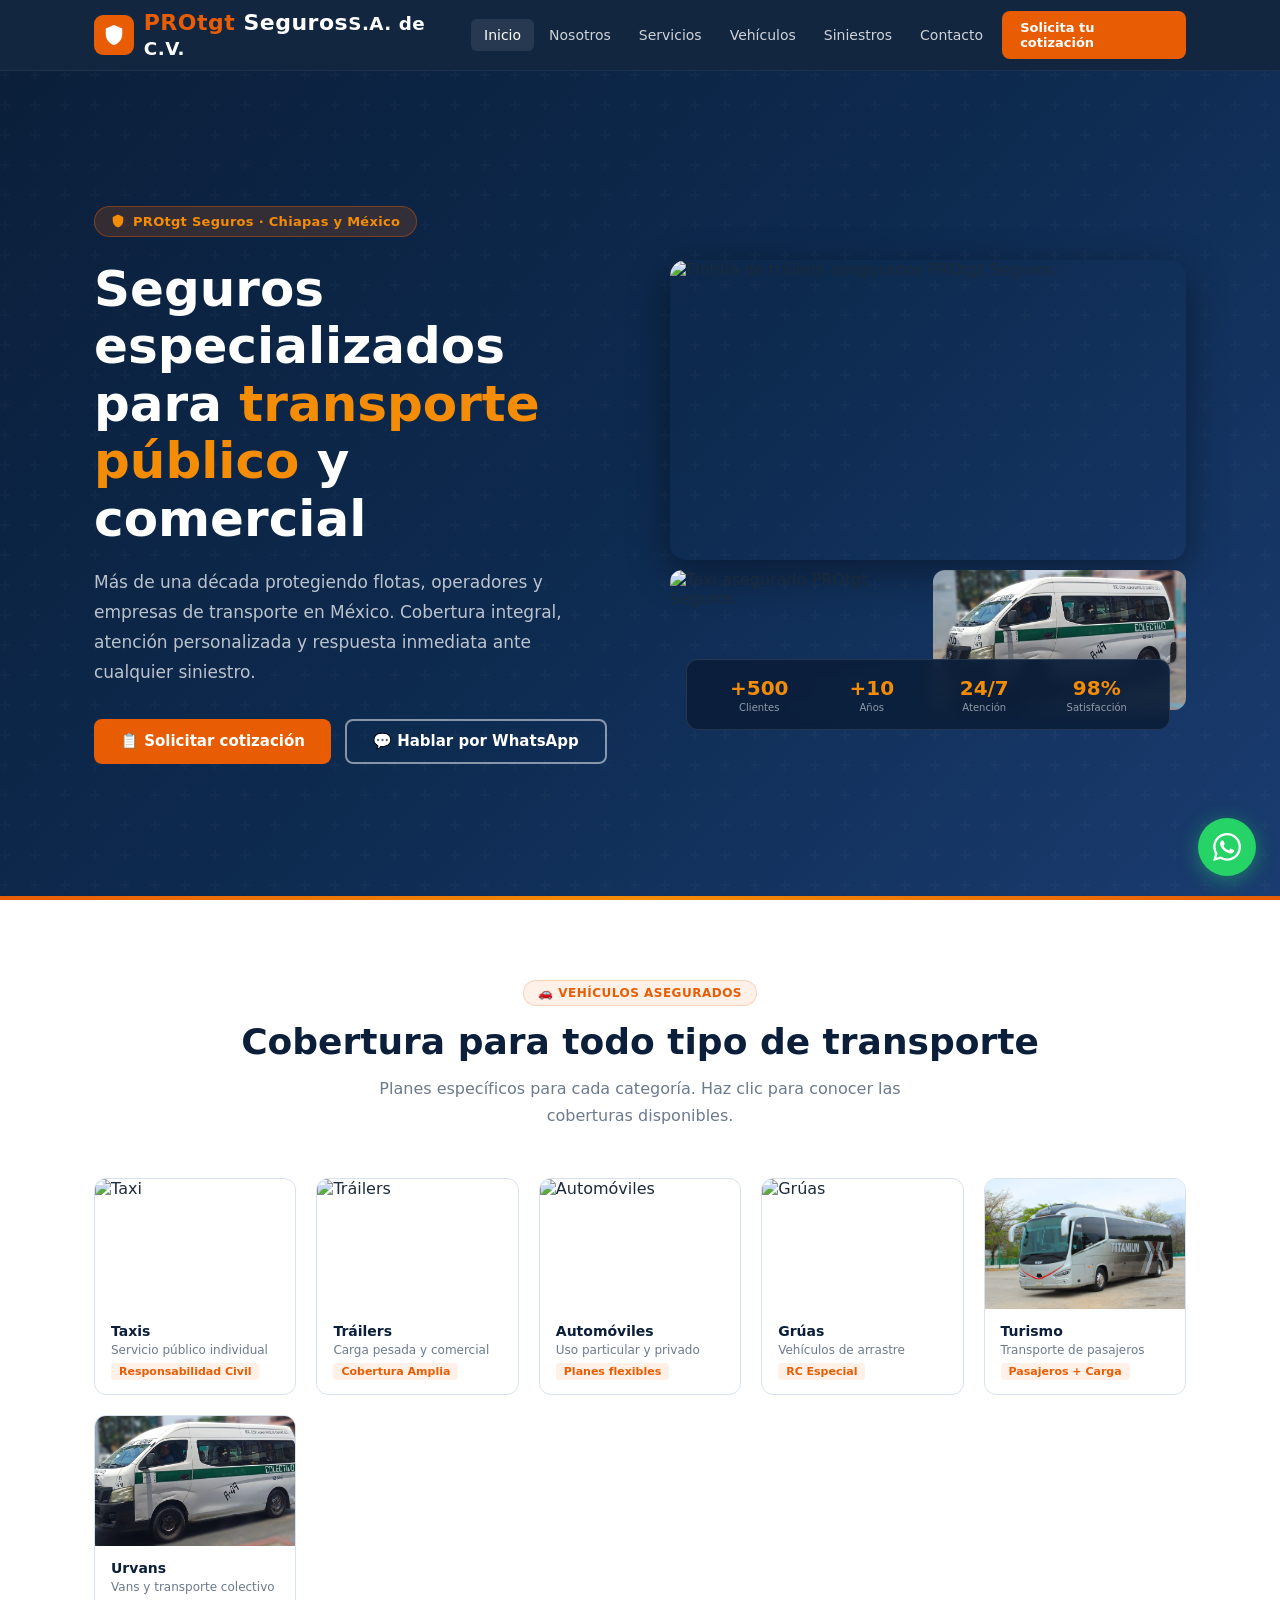
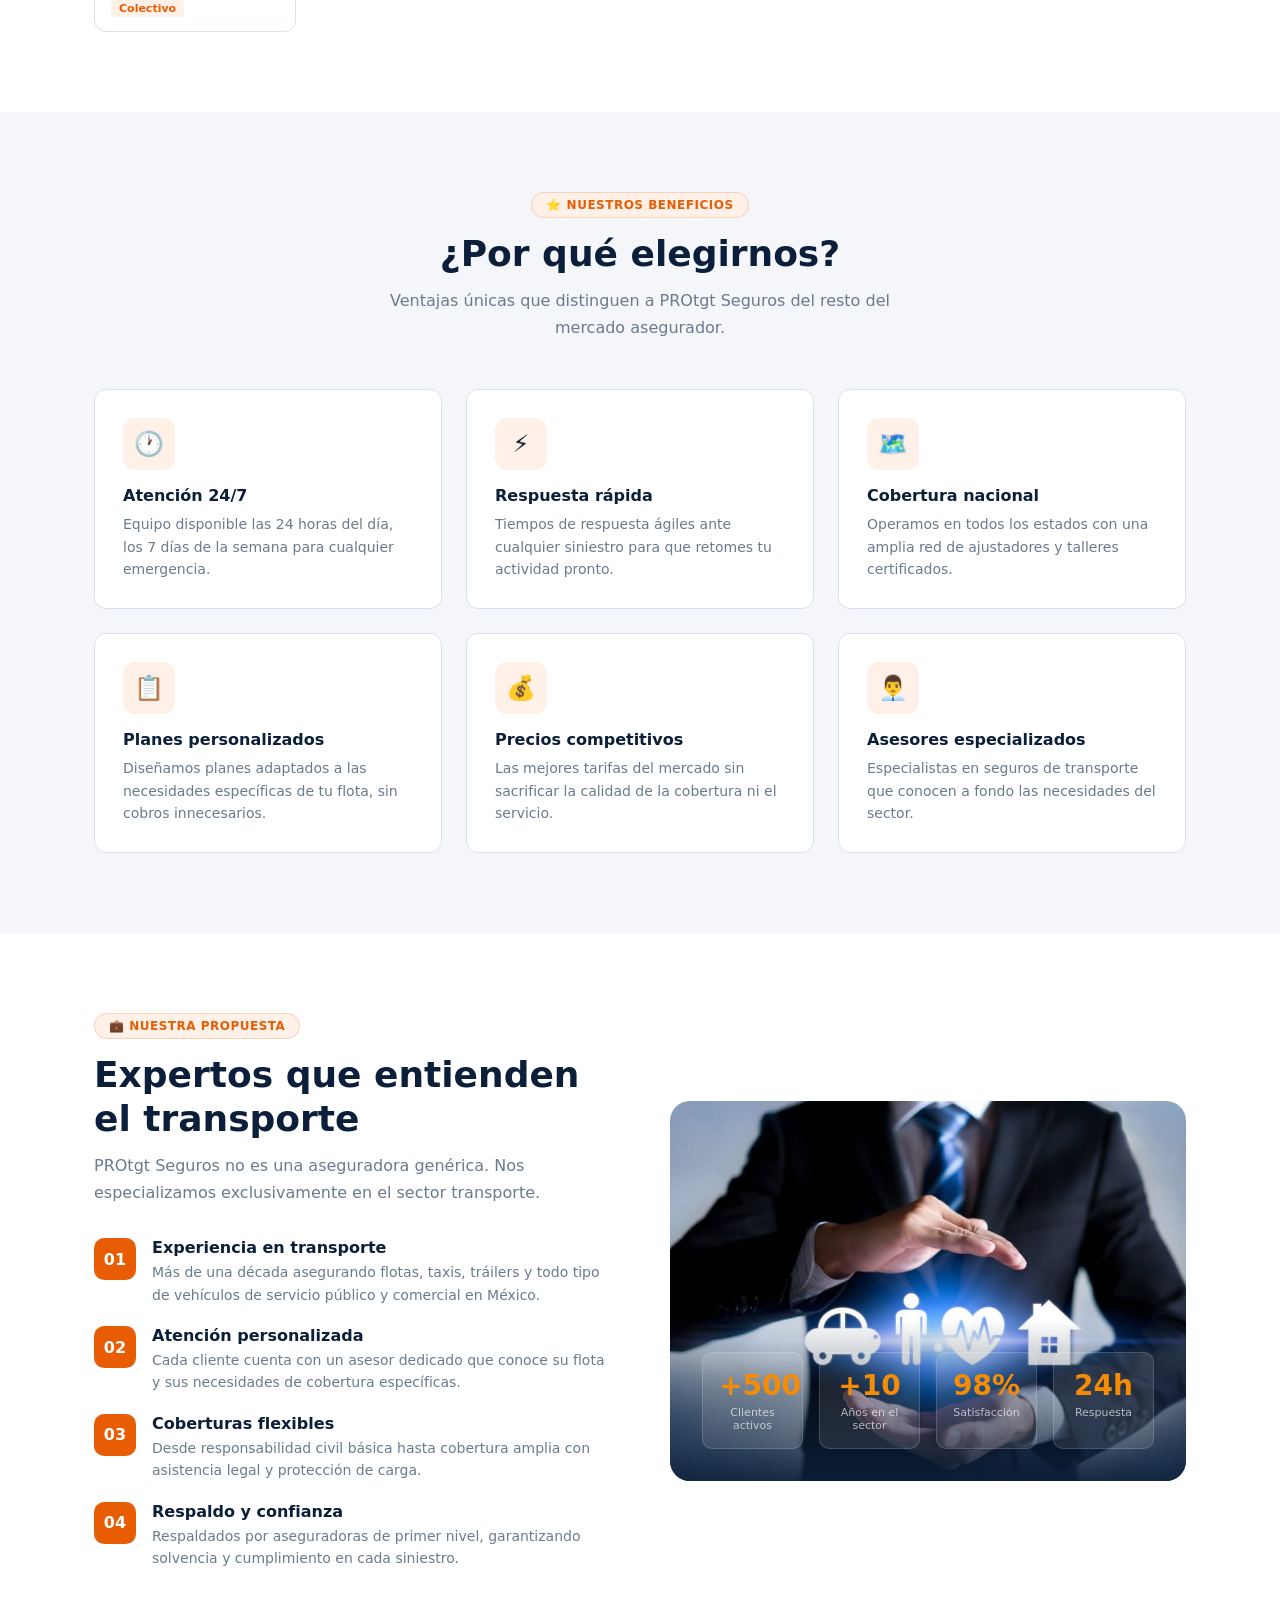
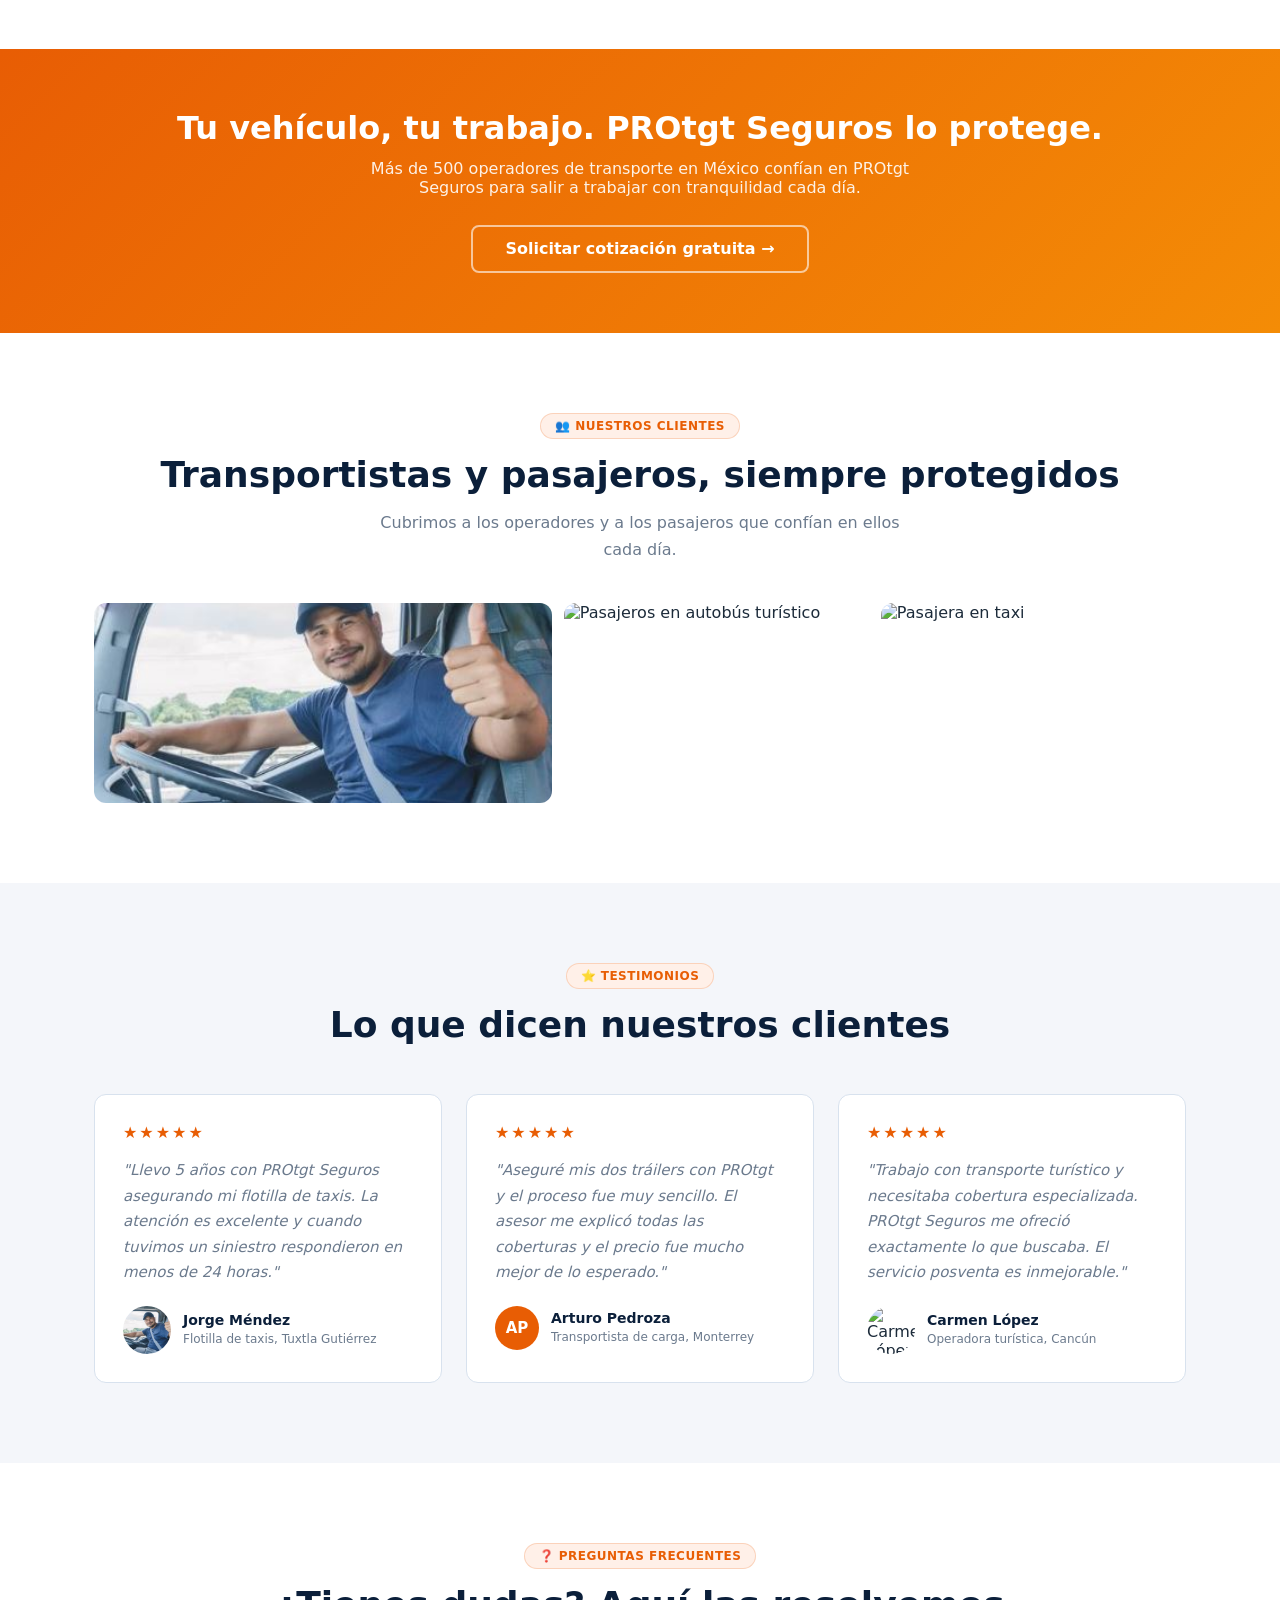
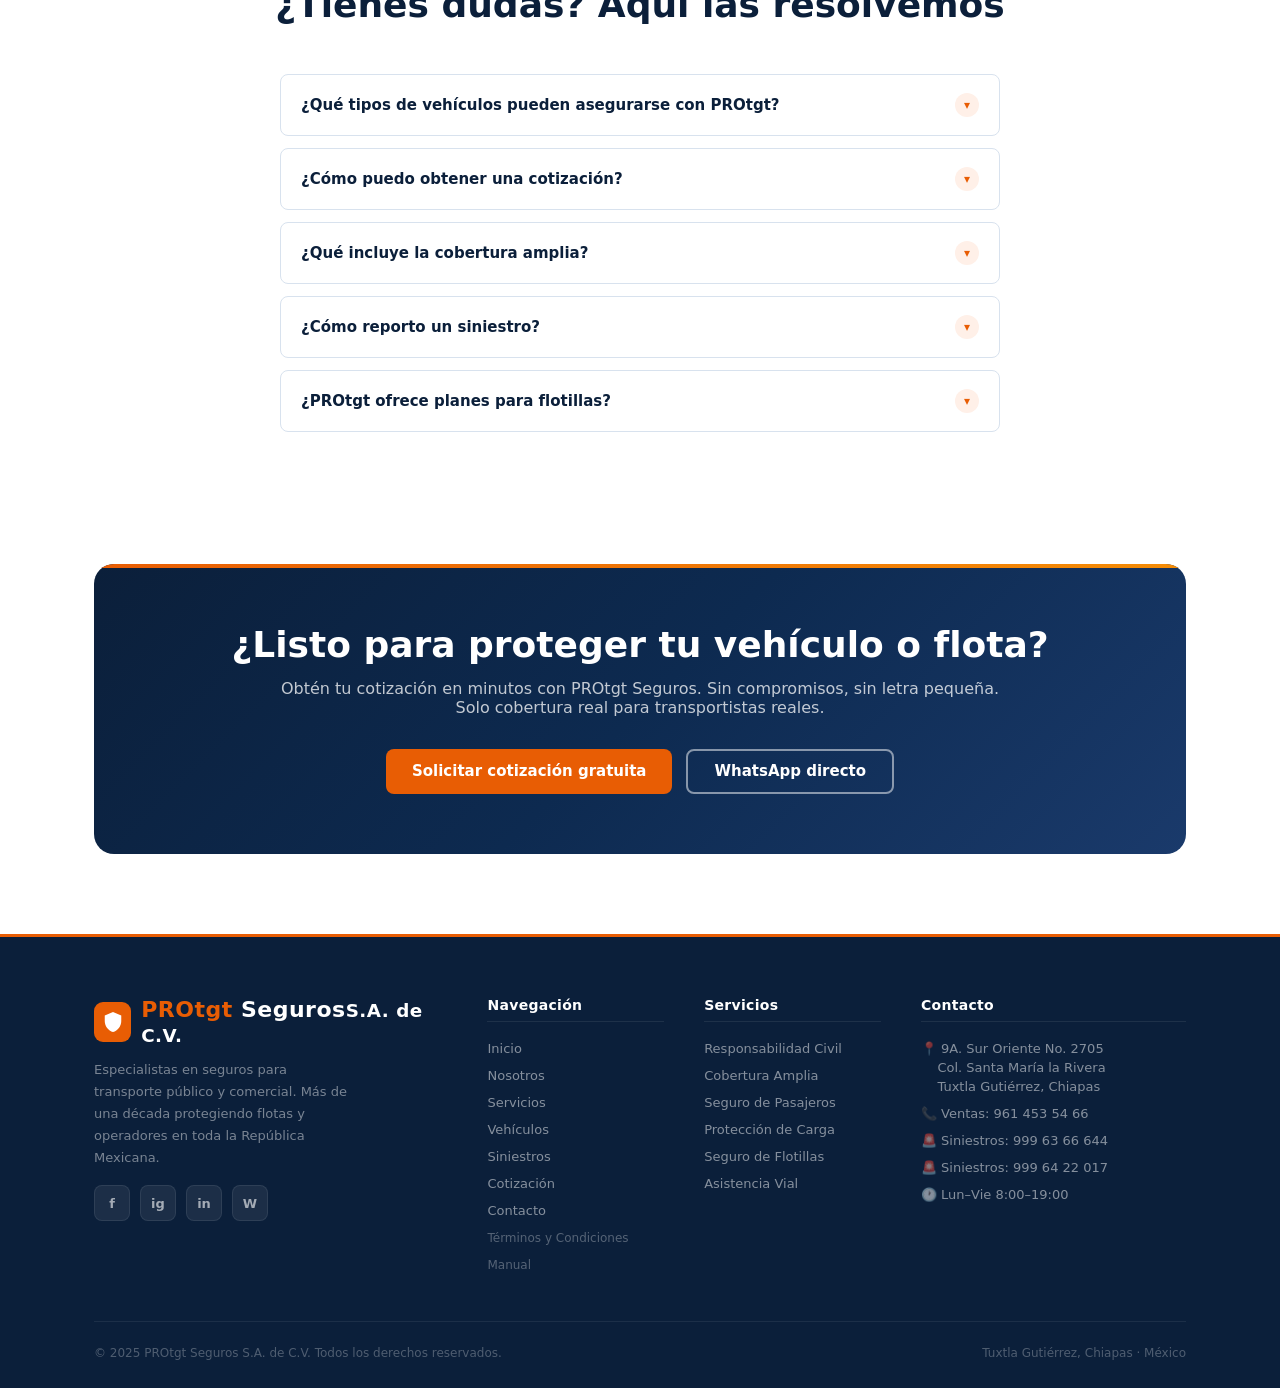
==== commit c3edb7ad: "2a subida de archivos se modifica todo" ====
--- a/index.html
+++ b/index.html
@@ -3,341 +3,369 @@
 <head>
   <meta charset="UTF-8">
   <meta name="viewport" content="width=device-width, initial-scale=1.0">
-  <title>PROtgt Seguros S.A. de C.V. – Inicio | Seguros para Transporte Público y Comercial</title>
-  <meta name="description" content="Seguros especializados para taxis, tráilers, urvans, grúas y transporte turístico en México. Cotiza hoy.">
+  <title>PROtgt Seguros S.A. de C.V. – Seguros para Transporte Público y Comercial</title>
+  <meta name="description" content="PROtgt Seguros – Seguros especializados para taxis, tráilers, urvans, grúas y transporte turístico en México.">
   <link rel="stylesheet" href="css/styles.css">
 </head>
 <body>
 
-  <!-- ══ HEADER (compartido) ══ -->
-  <header id="site-header">
-    <div class="header-inner">
-      <a class="logo" href="index.html">
-        <div class="logo-icon">
-          <svg viewBox="0 0 24 24"><path d="M12 1L3 5v6c0 5.55 3.84 10.74 9 12 5.16-1.26 9-6.45 9-12V5l-9-4z"/></svg>
-        </div>
-         <span>PROtgt Seguros S.A. de C.V.</span>
-      </a>
-      <nav class="main-nav">
-        <a href="index.html">Inicio</a>
-        <a href="quienes.html">Nosotros</a>
-        <a href="servicios.html">Servicios</a>
-        <a href="vehiculos.html">Vehículos</a>
-        <a href="siniestros.html">Siniestros</a>
-        <a href="contacto.html">Contacto</a>
-        <a href="cotizacion.html" class="nav-cta">Solicita tu cotización</a>
-      </nav>
-      <button class="hamburger" id="hamburger" onclick="toggleMenu()" aria-label="Menú">
-        <span></span><span></span><span></span>
-      </button>
-    </div>
-    <nav id="mobile-menu">
-      <a href="index.html">Inicio</a>
+<!-- ══ HEADER ══ -->
+<header id="site-header">
+  <div class="header-inner">
+    <a class="logo" href="index.html">
+      <div class="logo-icon">
+        <svg viewBox="0 0 24 24"><path d="M12 1L3 5v6c0 5.55 3.84 10.74 9 12 5.16-1.26 9-6.45 9-12V5l-9-4z"/></svg>
+      </div>
+      <div><span>PROtgt</span> Seguros<small>S.A. de C.V.</small></div>
+    </a>
+    <nav class="main-nav">
+      <a href="index.html" class="active">Inicio</a>
       <a href="quienes.html">Nosotros</a>
       <a href="servicios.html">Servicios</a>
-      <a href="vehiculos.html">Vehículos Asegurados</a>
+      <a href="vehiculos.html">Vehículos</a>
       <a href="siniestros.html">Siniestros</a>
       <a href="contacto.html">Contacto</a>
-      <a href="cotizacion.html" class="nav-cta-mobile">Solicita tu cotización</a>
+      <a href="cotizacion.html" class="nav-cta">Solicita tu cotización</a>
     </nav>
-  </header>
-
-  <main class="page-body">
-
-    <!-- ── HERO ── -->
-    <section class="hero">
-      <div class="container">
-        <div class="hero-content">
-          <div>
-            <div class="hero-badge">
-              <svg width="14" height="14" viewBox="0 0 24 24" fill="currentColor">
-                <path d="M12 1L3 5v6c0 5.55 3.84 10.74 9 12 5.16-1.26 9-6.45 9-12V5l-9-4z"/>
-              </svg>
-              Especialistas en Transporte
-            </div>
-            <h1>Seguros especializados para <span>transporte público</span> y comercial</h1>
-            <p>Más de una década protegiendo flotas, operadores y empresas de transporte en México. Cobertura integral, atención personalizada y respuesta inmediata ante cualquier siniestro.</p>
-            <div class="hero-btns">
-              <a class="btn btn-primary" href="cotizacion.html">
-                📋 Solicitar cotización
-              </a>
-              <a class="btn btn-outline" href="https://wa.me/521234567890?text=Hola%2C%20me%20gustar%C3%ADa%20solicitar%20informaci%C3%B3n%20sobre%20seguros%20de%20transporte." target="_blank" rel="noopener">
-                💬 Hablar por WhatsApp
-              </a>
-            </div>
-          </div>
-          <div class="hero-visual reveal">
-            <div class="hero-card">
-              <div style="color:rgba(255,255,255,.45);font-size:11px;font-weight:700;text-transform:uppercase;letter-spacing:.6px;margin-bottom:20px">Cobertura en todo México</div>
-              <div class="hero-card-grid">
-                <div class="hero-stat"><div class="num">+500</div><div class="lbl">Clientes activos</div></div>
-                <div class="hero-stat"><div class="num">+10</div><div class="lbl">Años de experiencia</div></div>
-                <div class="hero-stat"><div class="num">24/7</div><div class="lbl">Atención disponible</div></div>
-                <div class="hero-stat"><div class="num">98%</div><div class="lbl">Satisfacción</div></div>
-              </div>
-              <div class="hero-trust">
-                <div class="trust-avatars">
-                  <span>JM</span><span>AP</span><span>CR</span><span>LG</span>
-                </div>
-                <div class="trust-text"><strong>+500 transportistas</strong> ya confían en nosotros</div>
-              </div>
-            </div>
-          </div>
-        </div>
-      </div>
-    </section>
-
-    <!-- ── VEHÍCULOS ── -->
-    <section class="section">
-      <div class="container">
-        <div class="title-center">
-          <div class="section-tag">Vehículos asegurados</div>
-          <h2 class="section-title">Cobertura para todo tipo de transporte</h2>
-          <p class="section-sub">Planes específicos para cada categoría. Haz clic para conocer las coberturas disponibles.</p>
-        </div>
-        <div class="vehicle-grid">
-          <a class="v-card reveal" href="vehiculos.html">
-            <div class="v-icon">🚕</div>
-            <h3>Taxis</h3><p>Servicio público individual</p>
-          </a>
-          <a class="v-card reveal" href="vehiculos.html">
-            <div class="v-icon">🚛</div>
-            <h3>Tráilers</h3><p>Carga pesada y comercial</p>
-          </a>
-          <a class="v-card reveal" href="vehiculos.html">
-            <div class="v-icon">🚗</div>
-            <h3>Automóviles</h3><p>Uso particular y privado</p>
-          </a>
-          <a class="v-card reveal" href="vehiculos.html">
-            <div class="v-icon">🏗️</div>
-            <h3>Grúas</h3><p>Vehículos de arrastre</p>
-          </a>
-          <a class="v-card reveal" href="vehiculos.html">
-            <div class="v-icon">🚌</div>
-            <h3>Turismo</h3><p>Transporte de pasajeros</p>
-          </a>
-          <a class="v-card reveal" href="vehiculos.html">
-            <div class="v-icon">🚐</div>
-            <h3>Urvans</h3><p>Vans y transporte colectivo</p>
-          </a>
-        </div>
-      </div>
-    </section>
-
-    <!-- ── BENEFICIOS ── -->
-    <section class="section section-alt">
-      <div class="container">
-        <div class="title-center">
-          <div class="section-tag">Nuestros beneficios</div>
-          <h2 class="section-title">¿Por qué elegirnos?</h2>
-          <p class="section-sub">Ventajas únicas que nos distinguen del resto del mercado asegurador.</p>
-        </div>
-        <div class="benefits-grid">
-          <div class="b-card reveal"><div class="b-icon">🕐</div><h3>Atención 24/7</h3><p>Equipo disponible las 24 horas del día, los 7 días de la semana para atenderte en cualquier emergencia.</p></div>
-          <div class="b-card reveal"><div class="b-icon">⚡</div><h3>Respuesta rápida</h3><p>Garantizamos tiempos de respuesta ágiles ante cualquier siniestro para que retomes tu actividad pronto.</p></div>
-          <div class="b-card reveal"><div class="b-icon">🗺️</div><h3>Cobertura nacional</h3><p>Operamos en todos los estados de la República con una amplia red de ajustadores y talleres certificados.</p></div>
-          <div class="b-card reveal"><div class="b-icon">📋</div><h3>Planes personalizados</h3><p>Diseñamos planes adaptados a las necesidades específicas de tu flota, sin cobros innecesarios.</p></div>
-          <div class="b-card reveal"><div class="b-icon">💰</div><h3>Precios competitivos</h3><p>Las mejores tarifas del mercado sin sacrificar la calidad de la cobertura ni el servicio al cliente.</p></div>
-          <div class="b-card reveal"><div class="b-icon">👨‍💼</div><h3>Asesores especializados</h3><p>Especialistas en seguros de transporte que conocen a fondo las necesidades del sector.</p></div>
-        </div>
-      </div>
-    </section>
-
-    <!-- ── POR QUÉ ── -->
-    <section class="section">
-      <div class="container">
-        <div class="why-inner">
-          <div>
-            <div class="section-tag">Nuestra propuesta</div>
-            <h2 class="section-title">Expertos que entienden el transporte</h2>
-            <p class="section-sub">No somos una aseguradora genérica. Nos especializamos exclusivamente en el sector transporte.</p>
-            <div class="why-list">
-              <div class="why-item reveal">
-                <div class="why-num">01</div>
-                <div class="why-text"><h4>Experiencia en transporte</h4><p>Más de una década asegurando flotas, taxis, tráilers y todo tipo de vehículos de servicio público y comercial en México.</p></div>
-              </div>
-              <div class="why-item reveal">
-                <div class="why-num">02</div>
-                <div class="why-text"><h4>Atención personalizada</h4><p>Cada cliente cuenta con un asesor dedicado que conoce su flota y sus necesidades de cobertura específicas.</p></div>
-              </div>
-              <div class="why-item reveal">
-                <div class="why-num">03</div>
-                <div class="why-text"><h4>Coberturas flexibles</h4><p>Desde responsabilidad civil básica hasta cobertura amplia con asistencia legal y protección de carga.</p></div>
-              </div>
-              <div class="why-item reveal">
-                <div class="why-num">04</div>
-                <div class="why-text"><h4>Respaldo y confianza</h4><p>Respaldados por aseguradoras de primer nivel, garantizando solvencia y cumplimiento en cada siniestro.</p></div>
-              </div>
-            </div>
-          </div>
-          <div class="why-visual reveal">
-            <h3>Resultados que hablan por sí solos</h3>
+    <button class="hamburger" id="hamburger" onclick="toggleMenu()" aria-label="Menú">
+      <span></span><span></span><span></span>
+    </button>
+  </div>
+  <nav id="mobile-menu">
+    <a href="index.html">Inicio</a>
+    <a href="quienes.html">Nosotros</a>
+    <a href="servicios.html">Servicios</a>
+    <a href="vehiculos.html">Vehículos Asegurados</a>
+    <a href="siniestros.html">Siniestros</a>
+    <a href="contacto.html">Contacto</a>
+    <a href="cotizacion.html" class="nav-cta-mobile">Solicita tu cotización</a>
+  </nav>
+</header>
+
+<main class="page-body">
+
+  <!-- ── HERO ── -->
+  <section class="hero">
+    <div class="hero-bg-overlay"></div>
+    <div class="hero-accent-bar"></div>
+    <div class="container">
+      <div class="hero-content">
+        <div>
+          <div class="hero-badge">
+            <svg width="14" height="14" viewBox="0 0 24 24" fill="currentColor">
+              <path d="M12 1L3 5v6c0 5.55 3.84 10.74 9 12 5.16-1.26 9-6.45 9-12V5l-9-4z"/>
+            </svg>
+            PROtgt Seguros · Chiapas y México
+          </div>
+          <h1>Seguros especializados para <span>transporte público</span> y comercial</h1>
+          <p>Más de una década protegiendo flotas, operadores y empresas de transporte en México. Cobertura integral, atención personalizada y respuesta inmediata ante cualquier siniestro.</p>
+          <div class="hero-btns">
+            <a class="btn btn-primary" href="cotizacion.html">📋 Solicitar cotización</a>
+            <a class="btn btn-outline" href="https://wa.me/529614535466?text=Hola%2C%20me%20gustar%C3%ADa%20solicitar%20informaci%C3%B3n%20sobre%20seguros%20de%20transporte." target="_blank" rel="noopener">💬 Hablar por WhatsApp</a>
+          </div>
+        </div>
+
+        <!-- HERO VISUAL -->
+        <div class="hero-visual reveal">
+          <img class="hero-img-main" src="images/trailers.jpg" alt="Flotilla de tráilers asegurados PROtgt Seguros">
+          <div class="hero-img-row">
+            <img src="images/taxi.jpg" alt="Taxi asegurado PROtgt Seguros">
+            <img src="images/urvan.jpg" alt="Urvan colectivo asegurada PROtgt Seguros">
+          </div>
+          <div class="hero-stats-bar">
+            <div class="hs-item"><div class="n">+500</div><div class="l">Clientes</div></div>
+            <div class="hs-item"><div class="n">+10</div><div class="l">Años</div></div>
+            <div class="hs-item"><div class="n">24/7</div><div class="l">Atención</div></div>
+            <div class="hs-item"><div class="n">98%</div><div class="l">Satisfacción</div></div>
+          </div>
+        </div>
+      </div>
+    </div>
+  </section>
+
+  <!-- ── VEHÍCULOS ── -->
+  <section class="section">
+    <div class="container">
+      <div class="title-center">
+        <div class="section-tag">🚗 Vehículos asegurados</div>
+        <h2 class="section-title">Cobertura para todo tipo de transporte</h2>
+        <p class="section-sub">Planes específicos para cada categoría. Haz clic para conocer las coberturas disponibles.</p>
+      </div>
+      <div class="vehicle-grid">
+        <a class="v-card" href="vehiculos.html">
+          <img class="v-card-img" src="images/taxi.jpg" alt="Taxi">
+          <div class="v-card-body"><h3>Taxis</h3><p>Servicio público individual</p><span class="v-card-tag">Responsabilidad Civil</span></div>
+        </a>
+        <a class="v-card" href="vehiculos.html">
+          <img class="v-card-img" src="images/trailers.jpg" alt="Tráilers">
+          <div class="v-card-body"><h3>Tráilers</h3><p>Carga pesada y comercial</p><span class="v-card-tag">Cobertura Amplia</span></div>
+        </a>
+        <a class="v-card" href="vehiculos.html">
+          <img class="v-card-img" src="images/autos.jpg" alt="Automóviles">
+          <div class="v-card-body"><h3>Automóviles</h3><p>Uso particular y privado</p><span class="v-card-tag">Planes flexibles</span></div>
+        </a>
+        <a class="v-card" href="vehiculos.html">
+          <img class="v-card-img" src="images/trailers2.jpg" alt="Grúas">
+          <div class="v-card-body"><h3>Grúas</h3><p>Vehículos de arrastre</p><span class="v-card-tag">RC Especial</span></div>
+        </a>
+        <a class="v-card" href="vehiculos.html">
+          <img class="v-card-img" src="images/bus.jpg" alt="Transporte turístico">
+          <div class="v-card-body"><h3>Turismo</h3><p>Transporte de pasajeros</p><span class="v-card-tag">Pasajeros + Carga</span></div>
+        </a>
+        <a class="v-card" href="vehiculos.html">
+          <img class="v-card-img" src="images/urvan.jpg" alt="Urvan colectivo">
+          <div class="v-card-body"><h3>Urvans</h3><p>Vans y transporte colectivo</p><span class="v-card-tag">Colectivo</span></div>
+        </a>
+      </div>
+    </div>
+  </section>
+
+  <!-- ── BENEFICIOS ── -->
+  <section class="section section-alt">
+    <div class="container">
+      <div class="title-center">
+        <div class="section-tag">⭐ Nuestros beneficios</div>
+        <h2 class="section-title">¿Por qué elegirnos?</h2>
+        <p class="section-sub">Ventajas únicas que distinguen a PROtgt Seguros del resto del mercado asegurador.</p>
+      </div>
+      <div class="benefits-grid">
+        <div class="b-card reveal"><div class="b-icon">🕐</div><h3>Atención 24/7</h3><p>Equipo disponible las 24 horas del día, los 7 días de la semana para cualquier emergencia.</p></div>
+        <div class="b-card reveal"><div class="b-icon">⚡</div><h3>Respuesta rápida</h3><p>Tiempos de respuesta ágiles ante cualquier siniestro para que retomes tu actividad pronto.</p></div>
+        <div class="b-card reveal"><div class="b-icon">🗺️</div><h3>Cobertura nacional</h3><p>Operamos en todos los estados con una amplia red de ajustadores y talleres certificados.</p></div>
+        <div class="b-card reveal"><div class="b-icon">📋</div><h3>Planes personalizados</h3><p>Diseñamos planes adaptados a las necesidades específicas de tu flota, sin cobros innecesarios.</p></div>
+        <div class="b-card reveal"><div class="b-icon">💰</div><h3>Precios competitivos</h3><p>Las mejores tarifas del mercado sin sacrificar la calidad de la cobertura ni el servicio.</p></div>
+        <div class="b-card reveal"><div class="b-icon">👨‍💼</div><h3>Asesores especializados</h3><p>Especialistas en seguros de transporte que conocen a fondo las necesidades del sector.</p></div>
+      </div>
+    </div>
+  </section>
+
+  <!-- ── POR QUÉ ELEGIRNOS ── -->
+  <section class="section">
+    <div class="container">
+      <div class="why-inner">
+        <div>
+          <div class="section-tag">💼 Nuestra propuesta</div>
+          <h2 class="section-title">Expertos que entienden el transporte</h2>
+          <p class="section-sub">PROtgt Seguros no es una aseguradora genérica. Nos especializamos exclusivamente en el sector transporte.</p>
+          <div class="why-list">
+            <div class="why-item reveal">
+              <div class="why-num">01</div>
+              <div class="why-text"><h4>Experiencia en transporte</h4><p>Más de una década asegurando flotas, taxis, tráilers y todo tipo de vehículos de servicio público y comercial en México.</p></div>
+            </div>
+            <div class="why-item reveal">
+              <div class="why-num">02</div>
+              <div class="why-text"><h4>Atención personalizada</h4><p>Cada cliente cuenta con un asesor dedicado que conoce su flota y sus necesidades de cobertura específicas.</p></div>
+            </div>
+            <div class="why-item reveal">
+              <div class="why-num">03</div>
+              <div class="why-text"><h4>Coberturas flexibles</h4><p>Desde responsabilidad civil básica hasta cobertura amplia con asistencia legal y protección de carga.</p></div>
+            </div>
+            <div class="why-item reveal">
+              <div class="why-num">04</div>
+              <div class="why-text"><h4>Respaldo y confianza</h4><p>Respaldados por aseguradoras de primer nivel, garantizando solvencia y cumplimiento en cada siniestro.</p></div>
+            </div>
+          </div>
+        </div>
+        <div class="why-visual reveal">
+          <img class="why-visual-img" src="images/seguros-manos.jpg" alt="PROtgt Seguros protección integral de transporte">
+          <div class="why-visual-overlay">
             <div class="stat-row">
               <div class="stat-box"><div class="n">+500</div><div class="l">Clientes activos</div></div>
               <div class="stat-box"><div class="n">+10</div><div class="l">Años en el sector</div></div>
-            </div>
-            <div class="stat-row" style="margin-top:16px">
               <div class="stat-box"><div class="n">98%</div><div class="l">Satisfacción</div></div>
-              <div class="stat-box"><div class="n">24h</div><div class="l">Respuesta promedio</div></div>
-            </div>
-            <div class="tray-quote">
-              "Nuestra misión es que cada operador de transporte tenga la tranquilidad de salir a trabajar sabiendo que está protegido."
-            </div>
-          </div>
-        </div>
-      </div>
-    </section>
-
-    <!-- ── TESTIMONIOS ── -->
-    <section class="section section-alt">
-      <div class="container">
-        <div class="title-center">
-          <div class="section-tag">Testimonios</div>
-          <h2 class="section-title">Lo que dicen nuestros clientes</h2>
-        </div>
-        <div class="testi-grid">
-          <div class="testi-card reveal">
-            <div class="stars">★★★★★</div>
-            <p>"Llevo 5 años con PROtgt Seguros S.A. de C.V. asegurando mi flotilla de taxis. La atención es excelente y cuando tuvimos un siniestro respondieron en menos de 24 horas. Totalmente recomendados."</p>
-            <div class="testi-author"><div class="avatar">JM</div><div><strong>Jorge Méndez</strong><span>Propietario de flotilla, CDMX</span></div></div>
-          </div>
-          <div class="testi-card reveal">
-            <div class="stars">★★★★★</div>
-            <p>"Aseguré mis dos tráilers y el proceso fue muy sencillo. El asesor me explicó todas las coberturas con paciencia y el precio fue mucho mejor de lo que esperaba."</p>
-            <div class="testi-author"><div class="avatar">AP</div><div><strong>Arturo Pedroza</strong><span>Transportista, Monterrey</span></div></div>
-          </div>
-          <div class="testi-card reveal">
-            <div class="stars">★★★★★</div>
-            <p>"Trabajo con transporte turístico y necesitaba cobertura especializada. PROtgt Seguros S.A. de C.V. me ofreció exactamente lo que buscaba a un precio justo. El servicio posventa es inmejorable."</p>
-            <div class="testi-author"><div class="avatar">CL</div><div><strong>Carmen López</strong><span>Operadora turística, Cancún</span></div></div>
-          </div>
-        </div>
-      </div>
-    </section>
-
-    <!-- ── FAQ ── -->
-    <section class="section">
-      <div class="container">
-        <div class="title-center">
-          <div class="section-tag">Preguntas frecuentes</div>
-          <h2 class="section-title">¿Tienes dudas? Aquí las resolvemos</h2>
-        </div>
-        <div class="faq-list">
-          <div class="faq-item">
-            <div class="faq-q" onclick="toggleFaq(this)">¿Qué tipos de vehículos pueden asegurarse? <span class="faq-arrow">▾</span></div>
-            <div class="faq-a"><div class="faq-a-inner">Aseguramos taxis, tráilers, automóviles particulares, grúas, vehículos de transporte turístico y urvans. También manejamos flotillas completas con planes corporativos.</div></div>
-          </div>
-          <div class="faq-item">
-            <div class="faq-q" onclick="toggleFaq(this)">¿Cómo puedo obtener una cotización? <span class="faq-arrow">▾</span></div>
-            <div class="faq-a"><div class="faq-a-inner">Puedes solicitar tu cotización llenando el formulario en la sección <a href="cotizacion.html" style="color:var(--blue)">Cotización</a>, llamándonos directamente o enviando un mensaje por WhatsApp. Respondemos en menos de 2 horas hábiles.</div></div>
-          </div>
-          <div class="faq-item">
-            <div class="faq-q" onclick="toggleFaq(this)">¿Qué incluye la cobertura amplia? <span class="faq-arrow">▾</span></div>
-            <div class="faq-a"><div class="faq-a-inner">La cobertura amplia incluye daños materiales al vehículo, responsabilidad civil, robo total, asistencia vial 24/7, gastos médicos y, dependiendo del plan, protección legal y cobertura de carga.</div></div>
-          </div>
-          <div class="faq-item">
-            <div class="faq-q" onclick="toggleFaq(this)">¿Cómo reporto un siniestro? <span class="faq-arrow">▾</span></div>
-            <div class="faq-a"><div class="faq-a-inner">Llama a nuestra línea de emergencias 24/7, contáctanos por WhatsApp o visita nuestra sección de <a href="siniestros.html" style="color:var(--blue)">Siniestros</a>. Un ajustador se pondrá en contacto contigo de inmediato.</div></div>
-          </div>
-          <div class="faq-item">
-            <div class="faq-q" onclick="toggleFaq(this)">¿Ofrecen planes para flotillas? <span class="faq-arrow">▾</span></div>
-            <div class="faq-a"><div class="faq-a-inner">Sí, contamos con planes especiales para flotillas desde 2 vehículos con descuentos por volumen y gestión centralizada. <a href="cotizacion.html" style="color:var(--blue)">Contáctanos</a> para una propuesta personalizada.</div></div>
-          </div>
-        </div>
-      </div>
-    </section>
-
-    <!-- ── CTA FINAL ── -->
-    <section class="section" style="padding:40px 0 80px">
-      <div class="container">
-        <div class="cta-banner reveal">
-          <h2>¿Listo para proteger tu vehículo o flota?</h2>
-          <p>Obtén tu cotización en minutos. Sin compromisos, sin letra pequeña. Solo cobertura real para transportistas reales.</p>
-          <div class="cta-btns">
-            <a class="btn btn-primary" href="cotizacion.html">Solicitar cotización gratuita</a>
-            <a class="btn btn-outline" href="https://wa.me/521234567890?text=Hola%2C%20me%20gustar%C3%ADa%20solicitar%20informaci%C3%B3n%20sobre%20seguros%20de%20transporte." target="_blank" rel="noopener">WhatsApp directo</a>
-          </div>
-        </div>
-      </div>
-    </section>
-
-  </main>
-
-  <!-- ══ FOOTER (compartido) ══ -->
-  <footer id="site-footer">
-    <div class="container">
-      <div class="footer-grid">
-        <div class="footer-brand">
-          <a class="logo" href="index.html">
-            <div class="logo-icon"><svg viewBox="0 0 24 24"><path d="M12 1L3 5v6c0 5.55 3.84 10.74 9 12 5.16-1.26 9-6.45 9-12V5l-9-4z"/></svg></div>
-            <span>PROtgt Seguros S.A. de C.V.</span>
-          </a>
-          <p>Especialistas en seguros para transporte público y comercial. Más de una década protegiendo flotas y operadores en toda la República Mexicana.</p>
-          <div class="footer-social">
-            <a class="social-icon" href="#" title="Facebook">f</a>
-            <a class="social-icon" href="#" title="Instagram">ig</a>
-            <a class="social-icon" href="#" title="LinkedIn">in</a>
-            <a class="social-icon" href="https://wa.me/521234567890" target="_blank" title="WhatsApp">W</a>
-          </div>
-        </div>
-        <div>
-          <h4>Navegación</h4>
-          <ul>
-            <li><a href="index.html">Inicio</a></li>
-            <li><a href="quienes.html">Nosotros</a></li>
-            <li><a href="servicios.html">Servicios</a></li>
-            <li><a href="vehiculos.html">Vehículos</a></li>
-            <li><a href="siniestros.html">Siniestros</a></li>
-            <li><a href="cotizacion.html">Cotización</a></li>
-            <li><a href="contacto.html">Contacto</a></li>
-          </ul>
-        </div>
-        <div>
-          <h4>Servicios</h4>
-          <ul>
-            <li><a href="servicios.html">Responsabilidad Civil</a></li>
-            <li><a href="servicios.html">Cobertura Amplia</a></li>
-            <li><a href="servicios.html">Seguro de Pasajeros</a></li>
-            <li><a href="servicios.html">Protección de Carga</a></li>
-            <li><a href="servicios.html">Seguro de Flotillas</a></li>
-            <li><a href="servicios.html">Asistencia Vial</a></li>
-            <li><a href="servicios.html">Asistencia Legal</a></li>
-          </ul>
-        </div>
-        <div>
-          <h4>Contacto</h4>
-          <ul>
-            <li><a href="contacto.html">📍 Insurgentes Sur 1234, CDMX</a></li>
-            <li><a href="tel:5512345678">📞 (55) 1234-5678</a></li>
-            <li><a href="mailto:info@PROtgtSeguros@">✉️ info@PROtgtSeguros.com.mx</a></li>
-            <li><a href="#">🕐 Lun–Vie 8:00–19:00</a></li>
-            <li><a href="siniestros.html">🚨 Emergencias 24/7</a></li>
-          </ul>
-        </div>
-      </div>
-      <div class="footer-bottom">
-        <p>© 2025 PROtgt Seguros S.A. de C.V. Todos los derechos reservados.</p>
-        <p>Diseñado para el sector transporte de México</p>
-      </div>
-    </div>
-  </footer>
-
-  <!-- ══ WHATSAPP WIDGET (compartido) ══ -->
-  <div class="wa-widget">
-    <div class="wa-bubble hidden" id="wa-bubble">
-      <button class="close-btn" onclick="_closeBubblePermanent()" aria-label="Cerrar">✕</button>
-      <div class="wa-bubble-header">¿Necesitas ayuda?</div>
-      <p>Contáctanos por WhatsApp para cotizar tu seguro de transporte.</p>
-      <a class="wa-bubble-link" href="https://wa.me/521234567890?text=Hola%2C%20me%20gustar%C3%ADa%20solicitar%20informaci%C3%B3n%20sobre%20seguros%20de%20transporte." target="_blank" rel="noopener">
-        <svg width="16" height="16" viewBox="0 0 24 24" fill="white"><path d="M17.472 14.382c-.297-.149-1.758-.867-2.03-.967-.273-.099-.471-.148-.67.15-.197.297-.767.966-.94 1.164-.173.199-.347.223-.644.075-.297-.15-1.255-.463-2.39-1.475-.883-.788-1.48-1.761-1.653-2.059-.173-.297-.018-.458.13-.606.134-.133.298-.347.446-.52.149-.174.198-.298.298-.497.099-.198.05-.371-.025-.52-.075-.149-.669-1.612-.916-2.207-.242-.579-.487-.5-.669-.51-.173-.008-.371-.01-.57-.01-.198 0-.52.074-.792.372-.272.297-1.04 1.016-1.04 2.479 0 1.462 1.065 2.875 1.213 3.074.149.198 2.096 3.2 5.077 4.487.709.306 1.262.489 1.694.625.712.227 1.36.195 1.871.118.571-.085 1.758-.719 2.006-1.413.248-.694.248-1.289.173-1.413-.074-.124-.272-.198-.57-.347m-5.421 7.403h-.004a9.87 9.87 0 0 1-5.031-1.378l-.361-.214-3.741.982.998-3.648-.235-.374a9.86 9.86 0 0 1-1.51-5.26c.001-5.45 4.436-9.884 9.888-9.884 2.64 0 5.122 1.03 6.988 2.898a9.825 9.825 0 0 1 2.893 6.994c-.003 5.45-4.437 9.884-9.885 9.884m8.413-18.297A11.815 11.815 0 0 0 12.05 0C5.495 0 .16 5.335.157 11.892c0 2.096.547 4.142 1.588 5.945L.057 24l6.305-1.654a11.882 11.882 0 0 0 5.683 1.448h.005c6.554 0 11.89-5.335 11.893-11.893a11.821 11.821 0 0 0-3.48-8.413Z"/></svg>
-        Abrir WhatsApp
-      </a>
-    </div>
-    <a class="wa-btn" href="https://wa.me/521234567890?text=Hola%2C%20me%20gustar%C3%ADa%20solicitar%20informaci%C3%B3n%20sobre%20seguros%20de%20transporte." target="_blank" rel="noopener" title="Contactar por WhatsApp">
-      <svg viewBox="0 0 24 24"><path d="M17.472 14.382c-.297-.149-1.758-.867-2.03-.967-.273-.099-.471-.148-.67.15-.197.297-.767.966-.94 1.164-.173.199-.347.223-.644.075-.297-.15-1.255-.463-2.39-1.475-.883-.788-1.48-1.761-1.653-2.059-.173-.297-.018-.458.13-.606.134-.133.298-.347.446-.52.149-.174.198-.298.298-.497.099-.198.05-.371-.025-.52-.075-.149-.669-1.612-.916-2.207-.242-.579-.487-.5-.669-.51-.173-.008-.371-.01-.57-.01-.198 0-.52.074-.792.372-.272.297-1.04 1.016-1.04 2.479 0 1.462 1.065 2.875 1.213 3.074.149.198 2.096 3.2 5.077 4.487.709.306 1.262.489 1.694.625.712.227 1.36.195 1.871.118.571-.085 1.758-.719 2.006-1.413.248-.694.248-1.289.173-1.413-.074-.124-.272-.198-.57-.347m-5.421 7.403h-.004a9.87 9.87 0 0 1-5.031-1.378l-.361-.214-3.741.982.998-3.648-.235-.374a9.86 9.86 0 0 1-1.51-5.26c.001-5.45 4.436-9.884 9.888-9.884 2.64 0 5.122 1.03 6.988 2.898a9.825 9.825 0 0 1 2.893 6.994c-.003 5.45-4.437 9.884-9.885 9.884m8.413-18.297A11.815 11.815 0 0 0 12.05 0C5.495 0 .16 5.335.157 11.892c0 2.096.547 4.142 1.588 5.945L.057 24l6.305-1.654a11.882 11.882 0 0 0 5.683 1.448h.005c6.554 0 11.89-5.335 11.893-11.893a11.821 11.821 0 0 0-3.48-8.413Z"/></svg>
+              <div class="stat-box"><div class="n">24h</div><div class="l">Respuesta</div></div>
+            </div>
+          </div>
+        </div>
+      </div>
+    </div>
+  </section>
+
+  <!-- ── FRANJA NARANJA ── -->
+  <section class="section-orange">
+    <div class="container">
+      <h2>Tu vehículo, tu trabajo. PROtgt Seguros lo protege.</h2>
+      <p>Más de 500 operadores de transporte en México confían en PROtgt Seguros para salir a trabajar con tranquilidad cada día.</p>
+      <a class="btn btn-outline" href="cotizacion.html" style="border-color:rgba(255,255,255,.6);font-size:16px;padding:14px 32px">Solicitar cotización gratuita →</a>
+    </div>
+  </section>
+
+  <!-- ── GALERÍA CLIENTES ── -->
+  <section class="section">
+    <div class="container">
+      <div class="title-center">
+        <div class="section-tag">👥 Nuestros clientes</div>
+        <h2 class="section-title">Transportistas y pasajeros, siempre protegidos</h2>
+        <p class="section-sub">Cubrimos a los operadores y a los pasajeros que confían en ellos cada día.</p>
+      </div>
+      <div class="img-trio reveal" style="margin-top:40px">
+        <img src="images/conductor.jpg" alt="Conductor transportista feliz" style="border-radius:var(--r)">
+        <img src="images/pasajeros-bus.jpg" alt="Pasajeros en autobús turístico" style="border-radius:var(--r)">
+        <img src="images/pasajera-taxi.jpg" alt="Pasajera en taxi" style="border-radius:var(--r)">
+      </div>
+    </div>
+  </section>
+
+  <!-- ── TESTIMONIOS ── -->
+  <section class="section section-alt">
+    <div class="container">
+      <div class="title-center">
+        <div class="section-tag">⭐ Testimonios</div>
+        <h2 class="section-title">Lo que dicen nuestros clientes</h2>
+      </div>
+      <div class="testi-grid">
+        <div class="testi-card reveal">
+          <div class="stars">★★★★★</div>
+          <p>"Llevo 5 años con PROtgt Seguros asegurando mi flotilla de taxis. La atención es excelente y cuando tuvimos un siniestro respondieron en menos de 24 horas."</p>
+          <div class="testi-author">
+            <img class="testi-photo" src="images/conductor.jpg" alt="Jorge Méndez">
+            <div><strong>Jorge Méndez</strong><span>Flotilla de taxis, Tuxtla Gutiérrez</span></div>
+          </div>
+        </div>
+        <div class="testi-card reveal">
+          <div class="stars">★★★★★</div>
+          <p>"Aseguré mis dos tráilers con PROtgt y el proceso fue muy sencillo. El asesor me explicó todas las coberturas y el precio fue mucho mejor de lo esperado."</p>
+          <div class="testi-author">
+            <div class="avatar">AP</div>
+            <div><strong>Arturo Pedroza</strong><span>Transportista de carga, Monterrey</span></div>
+          </div>
+        </div>
+        <div class="testi-card reveal">
+          <div class="stars">★★★★★</div>
+          <p>"Trabajo con transporte turístico y necesitaba cobertura especializada. PROtgt Seguros me ofreció exactamente lo que buscaba. El servicio posventa es inmejorable."</p>
+          <div class="testi-author">
+            <img class="testi-photo" src="images/pasajeros-bus2.jpg" alt="Carmen López">
+            <div><strong>Carmen López</strong><span>Operadora turística, Cancún</span></div>
+          </div>
+        </div>
+      </div>
+    </div>
+  </section>
+
+  <!-- ── FAQ ── -->
+  <section class="section">
+    <div class="container">
+      <div class="title-center">
+        <div class="section-tag">❓ Preguntas frecuentes</div>
+        <h2 class="section-title">¿Tienes dudas? Aquí las resolvemos</h2>
+      </div>
+      <div class="faq-list">
+        <div class="faq-item">
+          <div class="faq-q" onclick="toggleFaq(this)">¿Qué tipos de vehículos pueden asegurarse con PROtgt? <span class="faq-arrow">▾</span></div>
+          <div class="faq-a"><div class="faq-a-inner">Aseguramos taxis, tráilers, automóviles particulares, grúas, vehículos de transporte turístico y urvans. También manejamos flotillas completas con planes corporativos.</div></div>
+        </div>
+        <div class="faq-item">
+          <div class="faq-q" onclick="toggleFaq(this)">¿Cómo puedo obtener una cotización? <span class="faq-arrow">▾</span></div>
+          <div class="faq-a"><div class="faq-a-inner">Puedes solicitar tu cotización llenando el formulario en la sección <a href="cotizacion.html" style="color:var(--accent)">Cotización</a>, llamándonos al <strong>(961) 453-54-66</strong> o enviando un mensaje por WhatsApp. Respondemos en menos de 2 horas hábiles.</div></div>
+        </div>
+        <div class="faq-item">
+          <div class="faq-q" onclick="toggleFaq(this)">¿Qué incluye la cobertura amplia? <span class="faq-arrow">▾</span></div>
+          <div class="faq-a"><div class="faq-a-inner">La cobertura amplia incluye daños materiales al vehículo, responsabilidad civil, robo total, asistencia vial 24/7, gastos médicos y, dependiendo del plan, protección legal y cobertura de carga.</div></div>
+        </div>
+        <div class="faq-item">
+          <div class="faq-q" onclick="toggleFaq(this)">¿Cómo reporto un siniestro? <span class="faq-arrow">▾</span></div>
+          <div class="faq-a"><div class="faq-a-inner">Llama a nuestras líneas de siniestros: <strong>999 63 66 644</strong> o <strong>999 64 22 017</strong>, disponibles las 24 horas. También puedes contactarnos por WhatsApp al instante.</div></div>
+        </div>
+        <div class="faq-item">
+          <div class="faq-q" onclick="toggleFaq(this)">¿PROtgt ofrece planes para flotillas? <span class="faq-arrow">▾</span></div>
+          <div class="faq-a"><div class="faq-a-inner">Sí, contamos con planes especiales para flotillas desde 2 vehículos con descuentos por volumen y gestión centralizada. <a href="cotizacion.html" style="color:var(--accent)">Contáctanos</a> para una propuesta personalizada.</div></div>
+        </div>
+      </div>
+    </div>
+  </section>
+
+  <!-- ── CTA FINAL ── -->
+  <section class="section" style="padding:40px 0 80px">
+    <div class="container">
+      <div class="cta-banner reveal">
+        <h2>¿Listo para proteger tu vehículo o flota?</h2>
+        <p>Obtén tu cotización en minutos con PROtgt Seguros. Sin compromisos, sin letra pequeña.<br>Solo cobertura real para transportistas reales.</p>
+        <div class="cta-btns">
+          <a class="btn btn-primary" href="cotizacion.html">Solicitar cotización gratuita</a>
+          <a class="btn btn-outline" href="https://wa.me/529614535466?text=Hola%2C%20me%20gustar%C3%ADa%20solicitar%20informaci%C3%B3n%20sobre%20seguros%20de%20transporte." target="_blank" rel="noopener">WhatsApp directo</a>
+        </div>
+      </div>
+    </div>
+  </section>
+
+</main>
+
+<!-- ══ FOOTER ══ -->
+<footer id="site-footer">
+  <div class="container">
+    <div class="footer-grid">
+      <div class="footer-brand">
+        <a class="logo" href="index.html">
+          <div class="logo-icon"><svg viewBox="0 0 24 24"><path d="M12 1L3 5v6c0 5.55 3.84 10.74 9 12 5.16-1.26 9-6.45 9-12V5l-9-4z"/></svg></div>
+          <div><span>PROtgt</span> Seguros<small>S.A. de C.V.</small></div>
+        </a>
+        <p>Especialistas en seguros para transporte público y comercial. Más de una década protegiendo flotas y operadores en toda la República Mexicana.</p>
+        <div class="footer-social">
+          <a class="social-icon" href="#" title="Facebook">f</a>
+          <a class="social-icon" href="#" title="Instagram">ig</a>
+          <a class="social-icon" href="#" title="LinkedIn">in</a>
+          <a class="social-icon" href="https://wa.me/529614535466" target="_blank" title="WhatsApp">W</a>
+        </div>
+      </div>
+      <div>
+        <h4>Navegación</h4>
+        <ul>
+          <li><a href="index.html">Inicio</a></li>
+          <li><a href="quienes.html">Nosotros</a></li>
+          <li><a href="servicios.html">Servicios</a></li>
+          <li><a href="vehiculos.html">Vehículos</a></li>
+          <li><a href="siniestros.html">Siniestros</a></li>
+          <li><a href="cotizacion.html">Cotización</a></li>
+          <li><a href="contacto.html">Contacto</a></li>
+          <li><a href="terminos.html" style="opacity:.6;font-size:12px">Términos y Condiciones</a></li>
+          <li><a href="manual.html" style="opacity:.6;font-size:12px">Manual</a></li>
+        </ul>
+      </div>
+      <div>
+        <h4>Servicios</h4>
+        <ul>
+          <li><a href="servicios.html">Responsabilidad Civil</a></li>
+          <li><a href="servicios.html">Cobertura Amplia</a></li>
+          <li><a href="servicios.html">Seguro de Pasajeros</a></li>
+          <li><a href="servicios.html">Protección de Carga</a></li>
+          <li><a href="servicios.html">Seguro de Flotillas</a></li>
+          <li><a href="servicios.html">Asistencia Vial</a></li>
+        </ul>
+      </div>
+      <div>
+        <h4>Contacto</h4>
+        <ul>
+          <li><a href="contacto.html">📍 9A. Sur Oriente No. 2705<br>&nbsp;&nbsp;&nbsp;&nbsp;Col. Santa María la Rivera<br>&nbsp;&nbsp;&nbsp;&nbsp;Tuxtla Gutiérrez, Chiapas</a></li>
+          <li><a href="tel:9614535466">📞 Ventas: 961 453 54 66</a></li>
+          <li><a href="tel:9996366644">🚨 Siniestros: 999 63 66 644</a></li>
+          <li><a href="tel:9996422017">🚨 Siniestros: 999 64 22 017</a></li>
+          <li><a href="#">🕐 Lun–Vie 8:00–19:00</a></li>
+        </ul>
+      </div>
+    </div>
+    <div class="footer-bottom">
+      <p>© 2025 PROtgt Seguros S.A. de C.V. Todos los derechos reservados.</p>
+      <p>Tuxtla Gutiérrez, Chiapas · México</p>
+    </div>
+  </div>
+</footer>
+
+<!-- ══ WHATSAPP WIDGET ══ -->
+<div class="wa-widget">
+  <div class="wa-bubble hidden" id="wa-bubble">
+    <button class="close-btn" onclick="_closeBubblePermanent()" aria-label="Cerrar">✕</button>
+    <div class="wa-bubble-header">¿Necesitas ayuda?</div>
+    <p>Contáctanos por WhatsApp para cotizar tu seguro de transporte.</p>
+    <a class="wa-bubble-link" href="https://wa.me/529614535466?text=Hola%2C%20me%20gustar%C3%ADa%20solicitar%20informaci%C3%B3n%20sobre%20seguros%20de%20transporte." target="_blank" rel="noopener">
+      <svg width="15" height="15" viewBox="0 0 24 24" fill="white"><path d="M17.472 14.382c-.297-.149-1.758-.867-2.03-.967-.273-.099-.471-.148-.67.15-.197.297-.767.966-.94 1.164-.173.199-.347.223-.644.075-.297-.15-1.255-.463-2.39-1.475-.883-.788-1.48-1.761-1.653-2.059-.173-.297-.018-.458.13-.606.134-.133.298-.347.446-.52.149-.174.198-.298.298-.497.099-.198.05-.371-.025-.52-.075-.149-.669-1.612-.916-2.207-.242-.579-.487-.5-.669-.51-.173-.008-.371-.01-.57-.01-.198 0-.52.074-.792.372-.272.297-1.04 1.016-1.04 2.479 0 1.462 1.065 2.875 1.213 3.074.149.198 2.096 3.2 5.077 4.487.709.306 1.262.489 1.694.625.712.227 1.36.195 1.871.118.571-.085 1.758-.719 2.006-1.413.248-.694.248-1.289.173-1.413-.074-.124-.272-.198-.57-.347m-5.421 7.403h-.004a9.87 9.87 0 0 1-5.031-1.378l-.361-.214-3.741.982.998-3.648-.235-.374a9.86 9.86 0 0 1-1.51-5.26c.001-5.45 4.436-9.884 9.888-9.884 2.64 0 5.122 1.03 6.988 2.898a9.825 9.825 0 0 1 2.893 6.994c-.003 5.45-4.437 9.884-9.885 9.884m8.413-18.297A11.815 11.815 0 0 0 12.05 0C5.495 0 .16 5.335.157 11.892c0 2.096.547 4.142 1.588 5.945L.057 24l6.305-1.654a11.882 11.882 0 0 0 5.683 1.448h.005c6.554 0 11.89-5.335 11.893-11.893a11.821 11.821 0 0 0-3.48-8.413Z"/></svg>
+      Abrir WhatsApp
     </a>
   </div>
-
-  <script src="js/script.js"></script>
+  <a class="wa-btn" href="https://wa.me/529614535466?text=Hola%2C%20me%20gustar%C3%ADa%20solicitar%20informaci%C3%B3n%20sobre%20seguros%20de%20transporte." target="_blank" rel="noopener" title="Contactar por WhatsApp">
+    <svg viewBox="0 0 24 24"><path d="M17.472 14.382c-.297-.149-1.758-.867-2.03-.967-.273-.099-.471-.148-.67.15-.197.297-.767.966-.94 1.164-.173.199-.347.223-.644.075-.297-.15-1.255-.463-2.39-1.475-.883-.788-1.48-1.761-1.653-2.059-.173-.297-.018-.458.13-.606.134-.133.298-.347.446-.52.149-.174.198-.298.298-.497.099-.198.05-.371-.025-.52-.075-.149-.669-1.612-.916-2.207-.242-.579-.487-.5-.669-.51-.173-.008-.371-.01-.57-.01-.198 0-.52.074-.792.372-.272.297-1.04 1.016-1.04 2.479 0 1.462 1.065 2.875 1.213 3.074.149.198 2.096 3.2 5.077 4.487.709.306 1.262.489 1.694.625.712.227 1.36.195 1.871.118.571-.085 1.758-.719 2.006-1.413.248-.694.248-1.289.173-1.413-.074-.124-.272-.198-.57-.347m-5.421 7.403h-.004a9.87 9.87 0 0 1-5.031-1.378l-.361-.214-3.741.982.998-3.648-.235-.374a9.86 9.86 0 0 1-1.51-5.26c.001-5.45 4.436-9.884 9.888-9.884 2.64 0 5.122 1.03 6.988 2.898a9.825 9.825 0 0 1 2.893 6.994c-.003 5.45-4.437 9.884-9.885 9.884m8.413-18.297A11.815 11.815 0 0 0 12.05 0C5.495 0 .16 5.335.157 11.892c0 2.096.547 4.142 1.588 5.945L.057 24l6.305-1.654a11.882 11.882 0 0 0 5.683 1.448h.005c6.554 0 11.89-5.335 11.893-11.893a11.821 11.821 0 0 0-3.48-8.413Z"/></svg>
+  </a>
+</div>
+
+<script src="js/script.js"></script>
 </body>
 </html>
--- a/css/styles.css
+++ b/css/styles.css
@@ -1,23 +1,26 @@
 /* ============================================================
    SEGUROS MASC — styles.css
-   Estilos compartidos para todas las páginas
+   Paleta: Naranja vibrante + Azul marino premium
    ============================================================ */
 
 :root {
   --navy:    #0B1F3A;
-  --blue:    #1A4A8A;
-  --mid:     #2B6CB0;
-  --accent:  #E6A817;
-  --light:   #F0F4FA;
+  --blue:    #1A3A6B;
+  --mid:     #1E4D8C;
+  --accent:  #E85D04;      /* Naranja principal */
+  --accent2: #F48C06;      /* Naranja claro / hover */
+  --accent-soft: #FFF0E8;  /* Fondo naranja suave */
+  --light:   #F4F6FA;
   --white:   #FFFFFF;
   --gray:    #6B7A8D;
-  --border:  #D1DCE8;
+  --border:  #D8E2EE;
   --text:    #1C2B3A;
-  --soft:    #EAF1FB;
+  --soft:    #E8F0FB;
   --r:       12px;
   --rs:      8px;
-  --shadow:  0 4px 24px rgba(11,31,58,.10);
-  --shadow-sm: 0 2px 10px rgba(11,31,58,.07);
+  --shadow:  0 4px 28px rgba(11,31,58,.12);
+  --shadow-sm: 0 2px 12px rgba(11,31,58,.07);
+  --shadow-orange: 0 6px 24px rgba(232,93,4,.30);
 }
 
 *, *::before, *::after { margin: 0; padding: 0; box-sizing: border-box; }
@@ -39,10 +42,11 @@
 /* ── TYPOGRAPHY ── */
 .section-tag {
   display: inline-flex; align-items: center; gap: 6px;
-  background: var(--soft); color: var(--blue);
+  background: var(--accent-soft); color: var(--accent);
   font-size: 12px; font-weight: 700; padding: 5px 14px;
   border-radius: 50px; letter-spacing: .5px;
   margin-bottom: 14px; text-transform: uppercase;
+  border: 1px solid rgba(232,93,4,.20);
 }
 .section-title {
   font-size: clamp(22px, 3vw, 36px);
@@ -59,17 +63,16 @@
   display: inline-flex; align-items: center; gap: 8px;
   padding: 13px 26px; border-radius: var(--rs);
   font-size: 15px; font-weight: 600; cursor: pointer;
-  border: none; transition: .2s; font-family: inherit;
-  line-height: 1;
-}
-.btn-primary { background: var(--accent); color: var(--navy); }
-.btn-primary:hover { background: #f0bc2e; transform: translateY(-2px); box-shadow: 0 6px 20px rgba(230,168,23,.35); }
-.btn-outline { background: transparent; color: var(--white); border: 2px solid rgba(255,255,255,.45); }
-.btn-outline:hover { background: rgba(255,255,255,.10); border-color: var(--white); }
+  border: none; transition: .22s; font-family: inherit; line-height: 1;
+}
+.btn-primary { background: var(--accent); color: var(--white); }
+.btn-primary:hover { background: var(--accent2); transform: translateY(-2px); box-shadow: var(--shadow-orange); }
+.btn-outline { background: transparent; color: var(--white); border: 2px solid rgba(255,255,255,.50); }
+.btn-outline:hover { background: rgba(255,255,255,.12); border-color: var(--white); }
 .btn-blue { background: var(--blue); color: var(--white); }
 .btn-blue:hover { background: var(--mid); transform: translateY(-2px); }
-.btn-ghost { background: transparent; color: var(--blue); border: 2px solid var(--blue); }
-.btn-ghost:hover { background: var(--blue); color: var(--white); }
+.btn-ghost { background: transparent; color: var(--accent); border: 2px solid var(--accent); }
+.btn-ghost:hover { background: var(--accent); color: var(--white); }
 .btn-wa-inline {
   display: inline-flex; align-items: center; gap: 10px;
   background: #25D366; color: var(--white); padding: 13px 24px;
@@ -80,8 +83,8 @@
 /* ── HEADER ── */
 #site-header {
   position: fixed; top: 0; left: 0; right: 0; z-index: 1000;
-  background: rgba(11,31,58,.96); backdrop-filter: blur(10px);
-  border-bottom: 1px solid rgba(255,255,255,.08); transition: .3s;
+  background: rgba(11,31,58,.97); backdrop-filter: blur(12px);
+  border-bottom: 1px solid rgba(255,255,255,.07); transition: .3s;
 }
 #site-header.scrolled { background: var(--navy); }
 .header-inner {
@@ -90,49 +93,43 @@
 }
 .logo {
   display: flex; align-items: center; gap: 10px;
-  font-size: 22px; font-weight: 700; color: var(--white); letter-spacing: .5px;
+  font-size: 22px; font-weight: 800; color: var(--white); letter-spacing: .5px;
 }
 .logo-icon {
-  width: 38px; height: 38px; background: var(--accent);
-  border-radius: 8px; display: flex; align-items: center; justify-content: center;
-}
-.logo-icon svg { width: 22px; height: 22px; fill: var(--navy); }
+  width: 40px; height: 40px; background: var(--accent);
+  border-radius: 9px; display: flex; align-items: center; justify-content: center;
+}
+.logo-icon svg { width: 22px; height: 22px; fill: var(--white); }
 .logo span { color: var(--accent); }
-.main-nav { display: flex; align-items: center; gap: 4px; }
+.main-nav { display: flex; align-items: center; gap: 2px; }
 .main-nav a {
-  color: rgba(255,255,255,.82); font-size: 14px;
-  padding: 8px 12px; border-radius: 6px; transition: .2s; font-weight: 500;
+  color: rgba(255,255,255,.80); font-size: 14px;
+  padding: 8px 13px; border-radius: 6px; transition: .2s; font-weight: 500;
 }
 .main-nav a:hover,
-.main-nav a.active { color: var(--white); background: rgba(255,255,255,.10); }
+.main-nav a.active { color: var(--white); background: rgba(255,255,255,.09); }
 .nav-cta {
-  background: var(--accent) !important; color: var(--navy) !important;
+  background: var(--accent) !important; color: var(--white) !important;
   padding: 9px 18px !important; border-radius: 8px !important;
-  font-weight: 700 !important; font-size: 13px !important;
-}
-.nav-cta:hover { background: #f0bc2e !important; transform: translateY(-1px); }
+  font-weight: 700 !important; font-size: 13px !important; margin-left: 4px !important;
+}
+.nav-cta:hover { background: var(--accent2) !important; transform: translateY(-1px); }
 .hamburger {
   display: none; flex-direction: column; gap: 5px;
   cursor: pointer; padding: 8px; background: none; border: none;
 }
-.hamburger span {
-  width: 24px; height: 2px; background: var(--white);
-  border-radius: 2px; transition: .3s; display: block;
-}
+.hamburger span { width: 24px; height: 2px; background: var(--white); border-radius: 2px; display: block; }
 #mobile-menu {
   display: none; position: fixed; top: 70px; left: 0; right: 0;
   background: var(--navy); padding: 16px 24px; z-index: 999;
   flex-direction: column; gap: 4px;
-  border-top: 1px solid rgba(255,255,255,.08);
-}
-#mobile-menu a {
-  color: rgba(255,255,255,.85); padding: 12px 16px;
-  border-radius: 8px; font-size: 15px; transition: .2s;
-}
+  border-top: 2px solid var(--accent);
+}
+#mobile-menu a { color: rgba(255,255,255,.85); padding: 12px 16px; border-radius: 8px; font-size: 15px; transition: .2s; }
 #mobile-menu a:hover { background: rgba(255,255,255,.08); }
 #mobile-menu .nav-cta-mobile {
-  background: rgba(230,168,23,.2); color: #E6A817;
-  font-weight: 700; margin-top: 4px;
+  background: var(--accent); color: var(--white) !important;
+  font-weight: 700; margin-top: 6px; text-align: center; border-radius: 8px;
 }
 #mobile-menu.open { display: flex; }
 
@@ -141,30 +138,35 @@
 
 /* ── PAGE HEADER BANNER ── */
 .page-header {
-  background: linear-gradient(135deg, var(--navy), var(--blue));
-  padding: 60px 0; text-align: center; color: var(--white);
+  background: linear-gradient(135deg, var(--navy) 0%, #0d2a4f 60%, #1a3c70 100%);
+  padding: 64px 0; text-align: center; color: var(--white);
+  position: relative; overflow: hidden;
+}
+.page-header::after {
+  content: ''; position: absolute; bottom: 0; left: 0; right: 0; height: 4px;
+  background: linear-gradient(90deg, var(--accent), var(--accent2), var(--accent));
 }
 .page-header h1 {
   font-size: clamp(26px, 3.5vw, 42px);
   font-weight: 800; margin-bottom: 12px;
 }
-.page-header p { font-size: 16px; opacity: .8; max-width: 560px; margin: 0 auto; }
+.page-header p { font-size: 16px; opacity: .80; max-width: 560px; margin: 0 auto; }
 .breadcrumb {
   display: flex; justify-content: center; gap: 8px;
   margin-top: 16px; font-size: 13px;
 }
-.breadcrumb span { opacity: .5; }
-.breadcrumb a { opacity: .7; transition: .2s; }
+.breadcrumb span { opacity: .45; }
+.breadcrumb a { opacity: .65; transition: .2s; color: var(--accent2); }
 .breadcrumb a:hover { opacity: 1; }
 
-/* ── CARDS ── */
+/* ── GENERIC CARDS ── */
 .b-card {
   background: var(--white); border: 1px solid var(--border);
   border-radius: var(--r); padding: 28px; transition: .3s;
 }
-.b-card:hover { border-color: var(--mid); box-shadow: var(--shadow); }
+.b-card:hover { border-color: var(--accent); box-shadow: var(--shadow); }
 .b-icon {
-  width: 52px; height: 52px; background: var(--soft);
+  width: 52px; height: 52px; background: var(--accent-soft);
   border-radius: 12px; display: flex; align-items: center;
   justify-content: center; margin-bottom: 16px; font-size: 24px;
 }
@@ -179,18 +181,20 @@
 }
 .v-card {
   background: var(--white); border: 1px solid var(--border);
-  border-radius: var(--r); padding: 28px 20px;
-  text-align: center; transition: .3s; cursor: pointer;
-}
-.v-card:hover { border-color: var(--mid); transform: translateY(-6px); box-shadow: var(--shadow); }
-.v-icon {
-  width: 64px; height: 64px; background: var(--soft); border-radius: 14px;
-  display: flex; align-items: center; justify-content: center;
-  margin: 0 auto 16px; transition: .3s; font-size: 30px;
-}
-.v-card:hover .v-icon { background: var(--blue); }
+  border-radius: var(--r); overflow: hidden; transition: .3s; cursor: pointer;
+}
+.v-card:hover { border-color: var(--accent); transform: translateY(-6px); box-shadow: var(--shadow); }
+.v-card-img {
+  width: 100%; height: 130px; object-fit: cover; display: block; transition: .4s;
+}
+.v-card:hover .v-card-img { transform: scale(1.04); }
+.v-card-body { padding: 14px 16px; }
 .v-card h3 { font-size: 14px; font-weight: 700; color: var(--navy); }
-.v-card p  { font-size: 12px; color: var(--gray); margin-top: 6px; }
+.v-card p  { font-size: 12px; color: var(--gray); margin-top: 4px; }
+.v-card-tag {
+  display: inline-block; background: var(--accent-soft); color: var(--accent);
+  font-size: 11px; font-weight: 700; padding: 2px 8px; border-radius: 4px; margin-top: 6px;
+}
 
 /* ── BENEFITS GRID ── */
 .benefits-grid {
@@ -207,25 +211,45 @@
 .why-list { display: flex; flex-direction: column; gap: 20px; margin-top: 32px; }
 .why-item { display: flex; gap: 16px; align-items: flex-start; }
 .why-num {
-  min-width: 42px; height: 42px; background: var(--navy);
-  color: var(--accent); border-radius: 10px;
+  min-width: 42px; height: 42px; background: var(--accent);
+  color: var(--white); border-radius: 10px;
   display: flex; align-items: center; justify-content: center;
-  font-weight: 800; font-size: 16px;
+  font-weight: 800; font-size: 16px; flex-shrink: 0;
 }
 .why-text h4 { font-size: 16px; font-weight: 700; color: var(--navy); margin-bottom: 4px; }
 .why-text p  { font-size: 14px; color: var(--gray); line-height: 1.6; }
 .why-visual {
-  background: linear-gradient(145deg, var(--navy), var(--blue));
-  border-radius: 20px; padding: 40px; color: var(--white);
-}
-.why-visual h3 { font-size: 22px; font-weight: 800; margin-bottom: 24px; }
-.stat-row { display: flex; gap: 24px; flex-wrap: wrap; }
+  border-radius: 20px; overflow: hidden; position: relative;
+}
+.why-visual-img { width: 100%; height: 380px; object-fit: cover; display: block; }
+.why-visual-overlay {
+  position: absolute; bottom: 0; left: 0; right: 0;
+  background: linear-gradient(0deg, rgba(11,31,58,.92) 0%, transparent 100%);
+  padding: 32px;
+}
+.stat-row { display: flex; gap: 16px; flex-wrap: wrap; }
 .stat-box {
-  flex: 1; min-width: 120px; background: rgba(255,255,255,.08);
-  border-radius: 12px; padding: 20px; text-align: center;
-}
-.stat-box .n { font-size: 32px; font-weight: 800; color: var(--accent); }
-.stat-box .l { font-size: 12px; color: rgba(255,255,255,.65); margin-top: 4px; }
+  flex: 1; min-width: 100px; background: rgba(255,255,255,.10);
+  border: 1px solid rgba(255,255,255,.15);
+  border-radius: 10px; padding: 16px; text-align: center;
+}
+.stat-box .n { font-size: 28px; font-weight: 800; color: var(--accent2); }
+.stat-box .l { font-size: 11px; color: rgba(255,255,255,.65); margin-top: 4px; }
+
+/* ── IMAGE SECTIONS ── */
+.img-split {
+  display: grid; grid-template-columns: 1fr 1fr; gap: 0;
+  border-radius: var(--r); overflow: hidden;
+}
+.img-split img { width: 100%; height: 280px; object-fit: cover; }
+.full-img-banner {
+  width: 100%; height: 340px; object-fit: cover; border-radius: var(--r);
+  display: block;
+}
+.img-trio {
+  display: grid; grid-template-columns: 1.5fr 1fr 1fr; gap: 12px; margin-top: 32px;
+}
+.img-trio img { width: 100%; height: 200px; object-fit: cover; border-radius: var(--rs); }
 
 /* ── TESTIMONIALS ── */
 .testi-grid {
@@ -237,12 +261,13 @@
   background: var(--white); border: 1px solid var(--border);
   border-radius: var(--r); padding: 28px; transition: .3s;
 }
-.testi-card:hover { box-shadow: var(--shadow); }
+.testi-card:hover { box-shadow: var(--shadow); border-color: var(--accent); }
 .stars { color: var(--accent); font-size: 16px; letter-spacing: 2px; margin-bottom: 16px; }
 .testi-card p  { font-size: 15px; color: var(--gray); line-height: 1.7; margin-bottom: 20px; font-style: italic; }
 .testi-author  { display: flex; align-items: center; gap: 12px; }
+.testi-photo   { width: 48px; height: 48px; border-radius: 50%; object-fit: cover; flex-shrink: 0; }
 .avatar {
-  width: 44px; height: 44px; border-radius: 50%; background: var(--blue);
+  width: 44px; height: 44px; border-radius: 50%; background: var(--accent);
   display: flex; align-items: center; justify-content: center;
   color: var(--white); font-weight: 700; font-size: 15px; flex-shrink: 0;
 }
@@ -261,20 +286,25 @@
 }
 .faq-q:hover { background: var(--light); }
 .faq-arrow {
-  width: 22px; height: 22px; border-radius: 50%; background: var(--soft);
+  width: 24px; height: 24px; border-radius: 50%; background: var(--accent-soft);
   display: flex; align-items: center; justify-content: center;
-  transition: .3s; flex-shrink: 0; font-size: 12px; color: var(--blue);
+  transition: .3s; flex-shrink: 0; font-size: 12px; color: var(--accent);
 }
 .faq-a { max-height: 0; overflow: hidden; transition: .35s ease; }
 .faq-a-inner { padding: 0 20px 18px; font-size: 14px; color: var(--gray); line-height: 1.7; }
-.faq-item.open .faq-q  { background: var(--soft); color: var(--blue); }
+.faq-item.open .faq-q  { background: var(--accent-soft); color: var(--accent); }
 .faq-item.open .faq-a  { max-height: 200px; }
-.faq-item.open .faq-arrow { transform: rotate(180deg); background: var(--blue); color: var(--white); }
+.faq-item.open .faq-arrow { transform: rotate(180deg); background: var(--accent); color: var(--white); }
 
 /* ── CTA BANNER ── */
 .cta-banner {
-  background: linear-gradient(135deg, var(--navy), var(--blue));
+  background: linear-gradient(135deg, var(--navy) 0%, #0d2a50 50%, var(--blue) 100%);
   border-radius: 20px; padding: 60px 48px; text-align: center;
+  position: relative; overflow: hidden;
+}
+.cta-banner::before {
+  content: ''; position: absolute; top: 0; left: 0; right: 0; height: 4px;
+  background: linear-gradient(90deg, var(--accent), var(--accent2));
 }
 .cta-banner h2 { font-size: clamp(22px, 3vw, 36px); font-weight: 800; color: var(--white); margin-bottom: 14px; }
 .cta-banner p  { color: rgba(255,255,255,.75); font-size: 16px; margin-bottom: 32px; }
@@ -293,11 +323,11 @@
 }
 .svc-card::before {
   content: ''; position: absolute; top: 0; left: 0; right: 0;
-  height: 4px; background: linear-gradient(90deg, var(--blue), var(--mid));
-}
-.svc-card:hover { border-color: var(--mid); box-shadow: var(--shadow); transform: translateY(-4px); }
+  height: 4px; background: linear-gradient(90deg, var(--accent), var(--accent2));
+}
+.svc-card:hover { border-color: var(--accent); box-shadow: var(--shadow); transform: translateY(-4px); }
 .svc-icon {
-  width: 56px; height: 56px; background: var(--soft); border-radius: 12px;
+  width: 56px; height: 56px; background: var(--accent-soft); border-radius: 12px;
   display: flex; align-items: center; justify-content: center;
   font-size: 26px; margin-bottom: 18px;
 }
@@ -308,7 +338,7 @@
   font-size: 13px; color: var(--gray); padding: 4px 0;
   display: flex; gap: 8px; align-items: flex-start;
 }
-.svc-benefits li::before { content: '✓'; color: var(--mid); font-weight: 700; margin-top: 1px; }
+.svc-benefits li::before { content: '✓'; color: var(--accent); font-weight: 700; margin-top: 1px; }
 
 /* ── VEHICLES PAGE ── */
 .vh-section { padding: 60px 0; border-bottom: 1px solid var(--border); }
@@ -317,22 +347,31 @@
   display: grid; grid-template-columns: 1fr 2fr;
   gap: 48px; align-items: start;
 }
-.vh-icon-big {
-  width: 80px; height: 80px; background: var(--soft);
-  border-radius: 16px; display: flex; align-items: center;
-  justify-content: center; font-size: 42px; margin-bottom: 16px;
+.vh-photo {
+  width: 100%; height: 220px; object-fit: cover;
+  border-radius: var(--r); display: block;
+  box-shadow: var(--shadow-sm);
+}
+.vh-label {
+  display: inline-flex; align-items: center; gap: 8px;
+  margin-top: 12px;
+}
+.vh-label-icon {
+  width: 36px; height: 36px; background: var(--accent);
+  border-radius: 8px; display: flex; align-items: center; justify-content: center;
+  font-size: 18px; flex-shrink: 0;
 }
 .vh-inner h2    { font-size: 26px; font-weight: 800; color: var(--navy); margin-bottom: 12px; }
 .vh-inner .desc { font-size: 15px; color: var(--gray); line-height: 1.7; margin-bottom: 20px; }
 .vh-cols { display: grid; grid-template-columns: 1fr 1fr; gap: 20px; }
-.vh-box { background: var(--light); border-radius: var(--rs); padding: 20px; }
+.vh-box { background: var(--light); border-radius: var(--rs); padding: 20px; border-left: 3px solid var(--accent); }
 .vh-box h4 {
-  font-size: 12px; font-weight: 700; color: var(--navy);
+  font-size: 12px; font-weight: 700; color: var(--accent);
   margin-bottom: 10px; text-transform: uppercase; letter-spacing: .5px;
 }
 .vh-box ul { list-style: none; }
 .vh-box ul li { font-size: 13px; color: var(--gray); padding: 3px 0; display: flex; gap: 8px; }
-.vh-box ul li::before { content: '•'; color: var(--mid); font-weight: 700; }
+.vh-box ul li::before { content: '▸'; color: var(--accent); font-weight: 700; }
 
 /* ── QUOTE FORM ── */
 .quote-grid {
@@ -357,33 +396,33 @@
 .form-group input:focus,
 .form-group select:focus,
 .form-group textarea:focus {
-  outline: none; border-color: var(--mid);
-  box-shadow: 0 0 0 3px rgba(43,108,176,.12);
+  outline: none; border-color: var(--accent);
+  box-shadow: 0 0 0 3px rgba(232,93,4,.12);
 }
 .form-group textarea { height: 110px; resize: vertical; }
 .form-full { grid-column: 1 / -1; }
 .form-submit {
   width: 100%; margin-top: 8px; padding: 15px;
   font-size: 16px; font-weight: 700;
-  background: var(--accent); color: var(--navy);
+  background: var(--accent); color: var(--white);
   border: none; border-radius: var(--rs); cursor: pointer; transition: .2s;
   font-family: inherit;
 }
-.form-submit:hover { background: #f0bc2e; transform: translateY(-1px); }
+.form-submit:hover { background: var(--accent2); transform: translateY(-1px); box-shadow: var(--shadow-orange); }
 .quote-sidebar { display: flex; flex-direction: column; gap: 16px; }
 .sidebar-card {
-  background: var(--soft); border: 1px solid var(--border);
+  background: var(--accent-soft); border: 1px solid rgba(232,93,4,.20);
   border-radius: var(--r); padding: 24px;
 }
 .sidebar-card h4  { font-size: 15px; font-weight: 700; color: var(--navy); margin-bottom: 12px; }
 .sidebar-card p,
 .sidebar-card li  { font-size: 13px; color: var(--gray); line-height: 1.6; }
 .sidebar-card ul  { list-style: none; display: flex; flex-direction: column; gap: 6px; }
-.sidebar-card ul li::before { content: '→'; color: var(--blue); margin-right: 6px; }
+.sidebar-card ul li::before { content: '→'; color: var(--accent); margin-right: 6px; font-weight: 700; }
 
 /* ── CLAIMS ── */
 .claims-hero {
-  background: linear-gradient(135deg, #1a0a0a, #3a1010);
+  background: linear-gradient(135deg, #1a0000, #4a1000, #7a2000);
   padding: 70px 0; text-align: center; color: var(--white);
 }
 .steps-grid {
@@ -393,26 +432,29 @@
 }
 .step-card {
   background: var(--white); border: 1px solid var(--border);
-  border-radius: var(--r); padding: 28px; text-align: center;
-}
+  border-radius: var(--r); padding: 28px; text-align: center; transition: .3s;
+}
+.step-card:hover { border-color: var(--accent); box-shadow: var(--shadow); }
 .step-num {
-  width: 44px; height: 44px; background: var(--navy); color: var(--accent);
+  width: 44px; height: 44px; background: var(--accent); color: var(--white);
   border-radius: 50%; display: flex; align-items: center; justify-content: center;
   font-weight: 800; font-size: 16px; margin: 0 auto 16px;
 }
 .step-card h3 { font-size: 15px; font-weight: 700; color: var(--navy); margin-bottom: 8px; }
 .step-card p  { font-size: 13px; color: var(--gray); line-height: 1.5; }
 .emergency-box {
-  background: linear-gradient(135deg, #1a0a0a, #3a1010);
+  background: linear-gradient(135deg, var(--navy), #0d2a4f);
   border-radius: var(--r); padding: 40px; color: var(--white);
-}
-.emergency-box h3 { font-size: 22px; font-weight: 800; margin-bottom: 20px; color: var(--accent); }
+  border-top: 4px solid var(--accent);
+}
+.emergency-box h3 { font-size: 22px; font-weight: 800; margin-bottom: 20px; color: var(--accent2); }
 .phone-list { display: flex; gap: 20px; flex-wrap: wrap; }
 .phone-item {
-  background: rgba(255,255,255,.08); border-radius: var(--rs); padding: 16px 20px;
+  background: rgba(255,255,255,.07); border: 1px solid rgba(232,93,4,.25);
+  border-radius: var(--rs); padding: 16px 20px;
 }
 .phone-item .label { font-size: 11px; color: rgba(255,255,255,.55); text-transform: uppercase; letter-spacing: .5px; margin-bottom: 4px; }
-.phone-item .number { font-size: 20px; font-weight: 800; color: var(--accent); }
+.phone-item .number { font-size: 20px; font-weight: 800; color: var(--accent2); }
 .docs-list {
   display: grid;
   grid-template-columns: repeat(auto-fit, minmax(250px, 1fr));
@@ -421,8 +463,9 @@
 .doc-item {
   background: var(--white); border: 1px solid var(--border);
   border-radius: var(--rs); padding: 16px 20px;
-  display: flex; gap: 12px; align-items: flex-start;
-}
+  display: flex; gap: 12px; align-items: flex-start; transition: .2s;
+}
+.doc-item:hover { border-color: var(--accent); }
 .doc-item .di { font-size: 22px; }
 .doc-item h4  { font-size: 14px; font-weight: 600; color: var(--navy); margin-bottom: 4px; }
 .doc-item p   { font-size: 12px; color: var(--gray); line-height: 1.4; }
@@ -434,18 +477,19 @@
 }
 .contact-info { display: flex; flex-direction: column; gap: 16px; }
 .ci-block {
-  background: var(--soft); border-radius: var(--r);
+  background: var(--accent-soft); border-radius: var(--r);
   padding: 20px 24px; display: flex; gap: 16px; align-items: flex-start;
+  border: 1px solid rgba(232,93,4,.15);
 }
 .ci-icon {
-  width: 44px; height: 44px; background: var(--blue); border-radius: 10px;
+  width: 44px; height: 44px; background: var(--accent); border-radius: 10px;
   display: flex; align-items: center; justify-content: center;
   flex-shrink: 0; font-size: 18px;
 }
 .ci-block h4 { font-size: 14px; font-weight: 700; color: var(--navy); margin-bottom: 4px; }
 .ci-block p  { font-size: 13px; color: var(--gray); line-height: 1.5; }
 .map-placeholder {
-  background: var(--soft); border: 2px dashed var(--border);
+  background: var(--light); border: 2px dashed var(--border);
   border-radius: var(--r); height: 200px;
   display: flex; align-items: center; justify-content: center;
   flex-direction: column; gap: 8px; color: var(--gray); font-size: 14px;
@@ -467,7 +511,7 @@
   background: var(--white); border: 1px solid var(--border);
   border-radius: var(--r); padding: 24px; text-align: center; transition: .3s;
 }
-.val-card:hover { border-color: var(--mid); box-shadow: var(--shadow-sm); }
+.val-card:hover { border-color: var(--accent); box-shadow: var(--shadow-sm); }
 .val-icon { font-size: 32px; margin-bottom: 12px; }
 .val-card h4 { font-size: 15px; font-weight: 700; color: var(--navy); margin-bottom: 6px; }
 .val-card p  { font-size: 13px; color: var(--gray); line-height: 1.5; }
@@ -478,12 +522,14 @@
   grid-template-columns: repeat(auto-fit, minmax(280px, 1fr));
   gap: 24px; margin-top: 48px;
 }
-.mv-card { border-radius: var(--r); padding: 32px; border: 2px solid transparent; }
-.mv-card.mision { background: var(--soft); border-color: var(--mid); }
-.mv-card.vision { background: #FFF8E8; border-color: var(--accent); }
-.mv-card h3 { font-size: 18px; font-weight: 800; margin-bottom: 12px; }
+.mv-card-wrap { border-radius: var(--r); overflow: hidden; box-shadow: var(--shadow); }
+.mv-card-img { width: 100%; height: 200px; object-fit: cover; display: block; }
+.mv-card-body { padding: 28px; }
+.mv-card.mision .mv-card-body { background: var(--soft); }
+.mv-card.vision .mv-card-body { background: var(--accent-soft); }
+.mv-card h3 { font-size: 20px; font-weight: 800; margin-bottom: 12px; }
 .mv-card.mision h3 { color: var(--navy); }
-.mv-card.vision h3 { color: #7A5700; }
+.mv-card.vision h3 { color: var(--accent); }
 .mv-card p { font-size: 14px; line-height: 1.7; color: var(--gray); }
 
 /* ── HERO ── */
@@ -493,61 +539,76 @@
   min-height: calc(100vh - 70px);
   display: flex; align-items: center; overflow: hidden;
 }
-.hero::before {
-  content: '';position: absolute;inset: 0;
-  background: url("data:image/svg+xml,%3Csvg width='60' height='60' viewBox='0 0 60 60' xmlns='http://www.w3.org/2000/svg'%3E%3Cg fill='none' fill-rule='evenodd'%3E%3Cg fill='%23ffffff' fill-opacity='0.02'%3E%3Cpath d='M36 34v-4h-2v4h-4v2h4v4h2v-4h4v-2h-4zm0-30V0h-2v4h-4v2h4v4h2V6h4V4h-4zM6 34v-4H4v4H0v2h4v4h2v-4h4v-2H6zM6 4V0H4v4H0v2h4v4h2V6h4V4H6z'/%3E%3C/g%3E%3C/g%3E%3C/svg%3E");
+.hero-bg-overlay {
+  position: absolute; inset: 0;
+  background: url("data:image/svg+xml,%3Csvg width='60' height='60' viewBox='0 0 60 60' xmlns='http://www.w3.org/2000/svg'%3E%3Cg fill='none'%3E%3Cg fill='%23ffffff' fill-opacity='0.02'%3E%3Cpath d='M36 34v-4h-2v4h-4v2h4v4h2v-4h4v-2h-4zm0-30V0h-2v4h-4v2h4v4h2V6h4V4h-4zM6 34v-4H4v4H0v2h4v4h2v-4h4v-2H6zM6 4V0H4v4H0v2h4v4h2V6h4V4H6z'/%3E%3C/g%3E%3C/g%3E%3C/svg%3E");
+}
+.hero-accent-bar {
+  position: absolute; bottom: 0; left: 0; right: 0; height: 4px;
+  background: linear-gradient(90deg, var(--accent), var(--accent2), var(--accent));
 }
 .hero-content {
   position: relative; z-index: 2;
   display: grid; grid-template-columns: 1fr 1fr;
-  gap: 60px; align-items: center; padding: 60px 0;
+  gap: 60px; align-items: center; padding: 70px 0;
 }
 .hero-badge {
   display: inline-flex; align-items: center; gap: 8px;
-  background: rgba(230,168,23,.15); border: 1px solid rgba(230,168,23,.3);
-  color: var(--accent); padding: 7px 16px; border-radius: 50px;
+  background: rgba(232,93,4,.18); border: 1px solid rgba(232,93,4,.40);
+  color: var(--accent2); padding: 7px 16px; border-radius: 50px;
   font-size: 13px; font-weight: 600; margin-bottom: 24px; letter-spacing: .3px;
 }
 .hero h1 {
   font-size: clamp(28px, 4vw, 50px); font-weight: 800; color: var(--white);
   line-height: 1.15; margin-bottom: 20px;
 }
-.hero h1 span { color: var(--accent); }
+.hero h1 span { color: var(--accent2); }
 .hero p {
   color: rgba(255,255,255,.72); font-size: 17px; line-height: 1.75;
   margin-bottom: 32px; max-width: 520px;
 }
 .hero-btns { display: flex; gap: 14px; flex-wrap: wrap; }
-.hero-card {
-  background: rgba(255,255,255,.06); border: 1px solid rgba(255,255,255,.12);
-  border-radius: 20px; padding: 32px; backdrop-filter: blur(4px);
-}
-.hero-card-grid { display: grid; grid-template-columns: 1fr 1fr; gap: 16px; }
-.hero-stat {
-  background: rgba(255,255,255,.07); border-radius: 12px;
-  padding: 20px; text-align: center;
-}
-.hero-stat .num { font-size: 28px; font-weight: 800; color: var(--accent); }
-.hero-stat .lbl { font-size: 12px; color: rgba(255,255,255,.6); margin-top: 4px; }
-.hero-trust {
-  display: flex; align-items: center; gap: 12px; margin-top: 24px;
-  padding-top: 20px; border-top: 1px solid rgba(255,255,255,.10);
-}
-.trust-avatars { display: flex; }
-.trust-avatars span {
-  width: 34px; height: 34px; border-radius: 50%; background: var(--mid);
-  border: 2px solid rgba(255,255,255,.2); display: flex; align-items: center;
-  justify-content: center; font-size: 11px; color: var(--white);
-  font-weight: 700; margin-left: -8px;
-}
-.trust-avatars span:first-child { margin-left: 0; }
-.trust-text { font-size: 13px; color: rgba(255,255,255,.65); }
-.trust-text strong { color: var(--white); }
+
+/* Hero visual: image collage */
+.hero-visual { position: relative; }
+.hero-img-main {
+  width: 100%; height: 300px; object-fit: cover;
+  border-radius: 16px; display: block;
+  box-shadow: 0 12px 40px rgba(0,0,0,.4);
+}
+.hero-img-row { display: grid; grid-template-columns: 1fr 1fr; gap: 10px; margin-top: 10px; }
+.hero-img-row img { width: 100%; height: 140px; object-fit: cover; border-radius: 12px; }
+.hero-stats-bar {
+  position: absolute; bottom: -20px; left: 16px; right: 16px;
+  background: rgba(11,31,58,.92); border: 1px solid rgba(255,255,255,.10);
+  border-radius: 12px; padding: 16px 20px;
+  display: grid; grid-template-columns: repeat(4,1fr); gap: 8px;
+  backdrop-filter: blur(8px);
+}
+.hs-item { text-align: center; }
+.hs-item .n { font-size: 20px; font-weight: 800; color: var(--accent2); }
+.hs-item .l { font-size: 10px; color: rgba(255,255,255,.55); margin-top: 2px; }
+
+/* ── TRAYECTORIA QUOTE ── */
+.tray-quote {
+  margin-top: 20px; padding: 16px;
+  background: rgba(255,255,255,.07); border-left: 3px solid var(--accent2);
+  border-radius: 0 8px 8px 0;
+  font-size: 13px; color: rgba(255,255,255,.65); line-height: 1.6; font-style: italic;
+}
+
+/* ── ORANGE ACCENT SECTION ── */
+.section-orange {
+  background: linear-gradient(135deg, var(--accent), var(--accent2));
+  padding: 60px 0; text-align: center; color: var(--white);
+}
+.section-orange h2 { font-size: clamp(20px,3vw,32px); font-weight: 800; margin-bottom: 12px; }
+.section-orange p  { font-size: 16px; opacity: .9; margin-bottom: 28px; max-width: 560px; margin-left: auto; margin-right: auto; }
 
 /* ── FOOTER ── */
 #site-footer {
-  background: var(--navy); color: rgba(255,255,255,.75);
-  padding: 60px 0 28px;
+  background: var(--navy); color: rgba(255,255,255,.70);
+  padding: 60px 0 28px; border-top: 3px solid var(--accent);
 }
 .footer-grid {
   display: grid;
@@ -556,28 +617,29 @@
 }
 .footer-brand p {
   font-size: 13px; line-height: 1.7; max-width: 260px;
-  color: rgba(255,255,255,.5); margin-top: 12px;
+  color: rgba(255,255,255,.45); margin-top: 12px;
 }
 #site-footer h4 {
   color: var(--white); font-size: 14px; font-weight: 700;
   margin-bottom: 16px; letter-spacing: .3px;
+  padding-bottom: 8px; border-bottom: 1px solid rgba(255,255,255,.08);
 }
 #site-footer ul { list-style: none; display: flex; flex-direction: column; gap: 8px; }
-#site-footer ul li a { font-size: 13px; color: rgba(255,255,255,.5); transition: .2s; }
-#site-footer ul li a:hover { color: var(--accent); }
+#site-footer ul li a { font-size: 13px; color: rgba(255,255,255,.50); transition: .2s; }
+#site-footer ul li a:hover { color: var(--accent2); }
 .footer-social { display: flex; gap: 10px; margin-top: 16px; }
 .social-icon {
-  width: 36px; height: 36px; background: rgba(255,255,255,.08);
+  width: 36px; height: 36px; background: rgba(255,255,255,.07);
   border-radius: 8px; display: flex; align-items: center; justify-content: center;
-  transition: .2s; color: rgba(255,255,255,.7); font-size: 13px; font-weight: 700;
-  text-decoration: none;
-}
-.social-icon:hover { background: var(--accent); color: var(--navy); }
+  transition: .2s; color: rgba(255,255,255,.60); font-size: 13px; font-weight: 700;
+  text-decoration: none; border: 1px solid rgba(255,255,255,.08);
+}
+.social-icon:hover { background: var(--accent); color: var(--white); border-color: var(--accent); }
 .footer-bottom {
-  border-top: 1px solid rgba(255,255,255,.08); padding-top: 24px;
+  border-top: 1px solid rgba(255,255,255,.07); padding-top: 24px;
   display: flex; justify-content: space-between; align-items: center; flex-wrap: wrap; gap: 8px;
 }
-.footer-bottom p { font-size: 12px; color: rgba(255,255,255,.3); }
+.footer-bottom p { font-size: 12px; color: rgba(255,255,255,.28); }
 
 /* ── WHATSAPP WIDGET ── */
 .wa-widget {
@@ -589,6 +651,7 @@
   border-radius: 16px; padding: 18px 20px; width: 270px;
   box-shadow: 0 8px 32px rgba(0,0,0,.14); position: relative;
   animation: slideUp .3s ease;
+  border-top: 3px solid #25D366;
 }
 @keyframes slideUp { from { opacity: 0; transform: translateY(12px); } to { opacity: 1; transform: none; } }
 .wa-bubble .close-btn {
@@ -610,7 +673,7 @@
 .wa-btn {
   width: 58px; height: 58px; background: #25D366; border-radius: 50%;
   display: flex; align-items: center; justify-content: center;
-  box-shadow: 0 4px 20px rgba(37,211,102,.4); cursor: pointer;
+  box-shadow: 0 4px 20px rgba(37,211,102,.45); cursor: pointer;
   transition: .2s; text-decoration: none;
 }
 .wa-btn:hover { background: #1ebe58; transform: scale(1.08); }
@@ -620,13 +683,6 @@
 /* ── SCROLL REVEAL ── */
 .reveal { opacity: 0; transform: translateY(28px); transition: .65s ease; }
 .reveal.visible { opacity: 1; transform: none; }
-
-/* ── ABOUT TRAYECTORIA ── */
-.tray-quote {
-  margin-top: 24px; padding: 16px;
-  background: rgba(255,255,255,.07); border-radius: 10px;
-  font-size: 13px; color: rgba(255,255,255,.65); line-height: 1.6; font-style: italic;
-}
 
 /* ── RESPONSIVE ── */
 @media (max-width: 960px) {
@@ -640,6 +696,7 @@
   .contact-grid { grid-template-columns: 1fr; }
   .footer-grid { grid-template-columns: 1fr 1fr; }
   .form-row { grid-template-columns: 1fr; }
+  .img-trio { grid-template-columns: 1fr; }
 }
 @media (max-width: 600px) {
   .vh-cols { grid-template-columns: 1fr; }
@@ -647,4 +704,6 @@
   .cta-banner { padding: 40px 24px; }
   .hero-content { padding: 40px 0; }
   .phone-list { flex-direction: column; }
+  .img-split { grid-template-columns: 1fr; }
+  .hero-stats-bar { grid-template-columns: repeat(2,1fr); }
 }
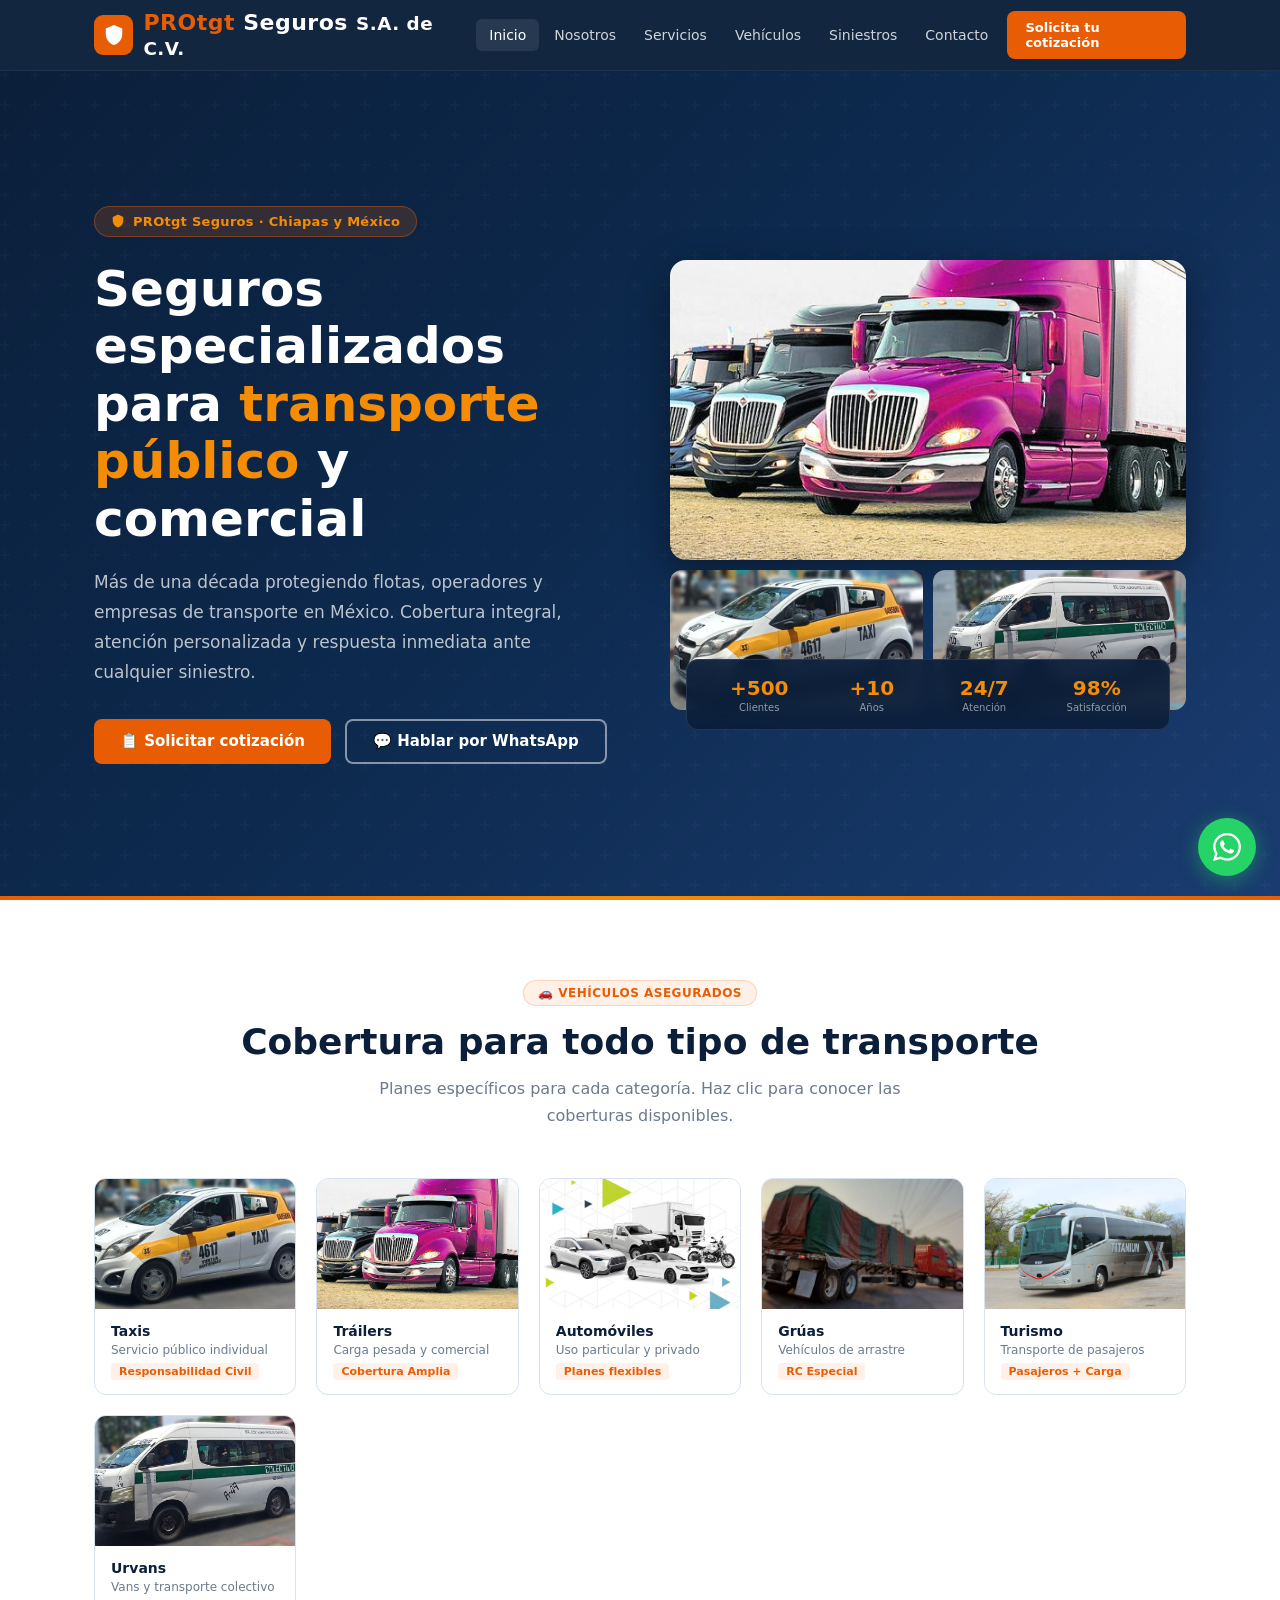
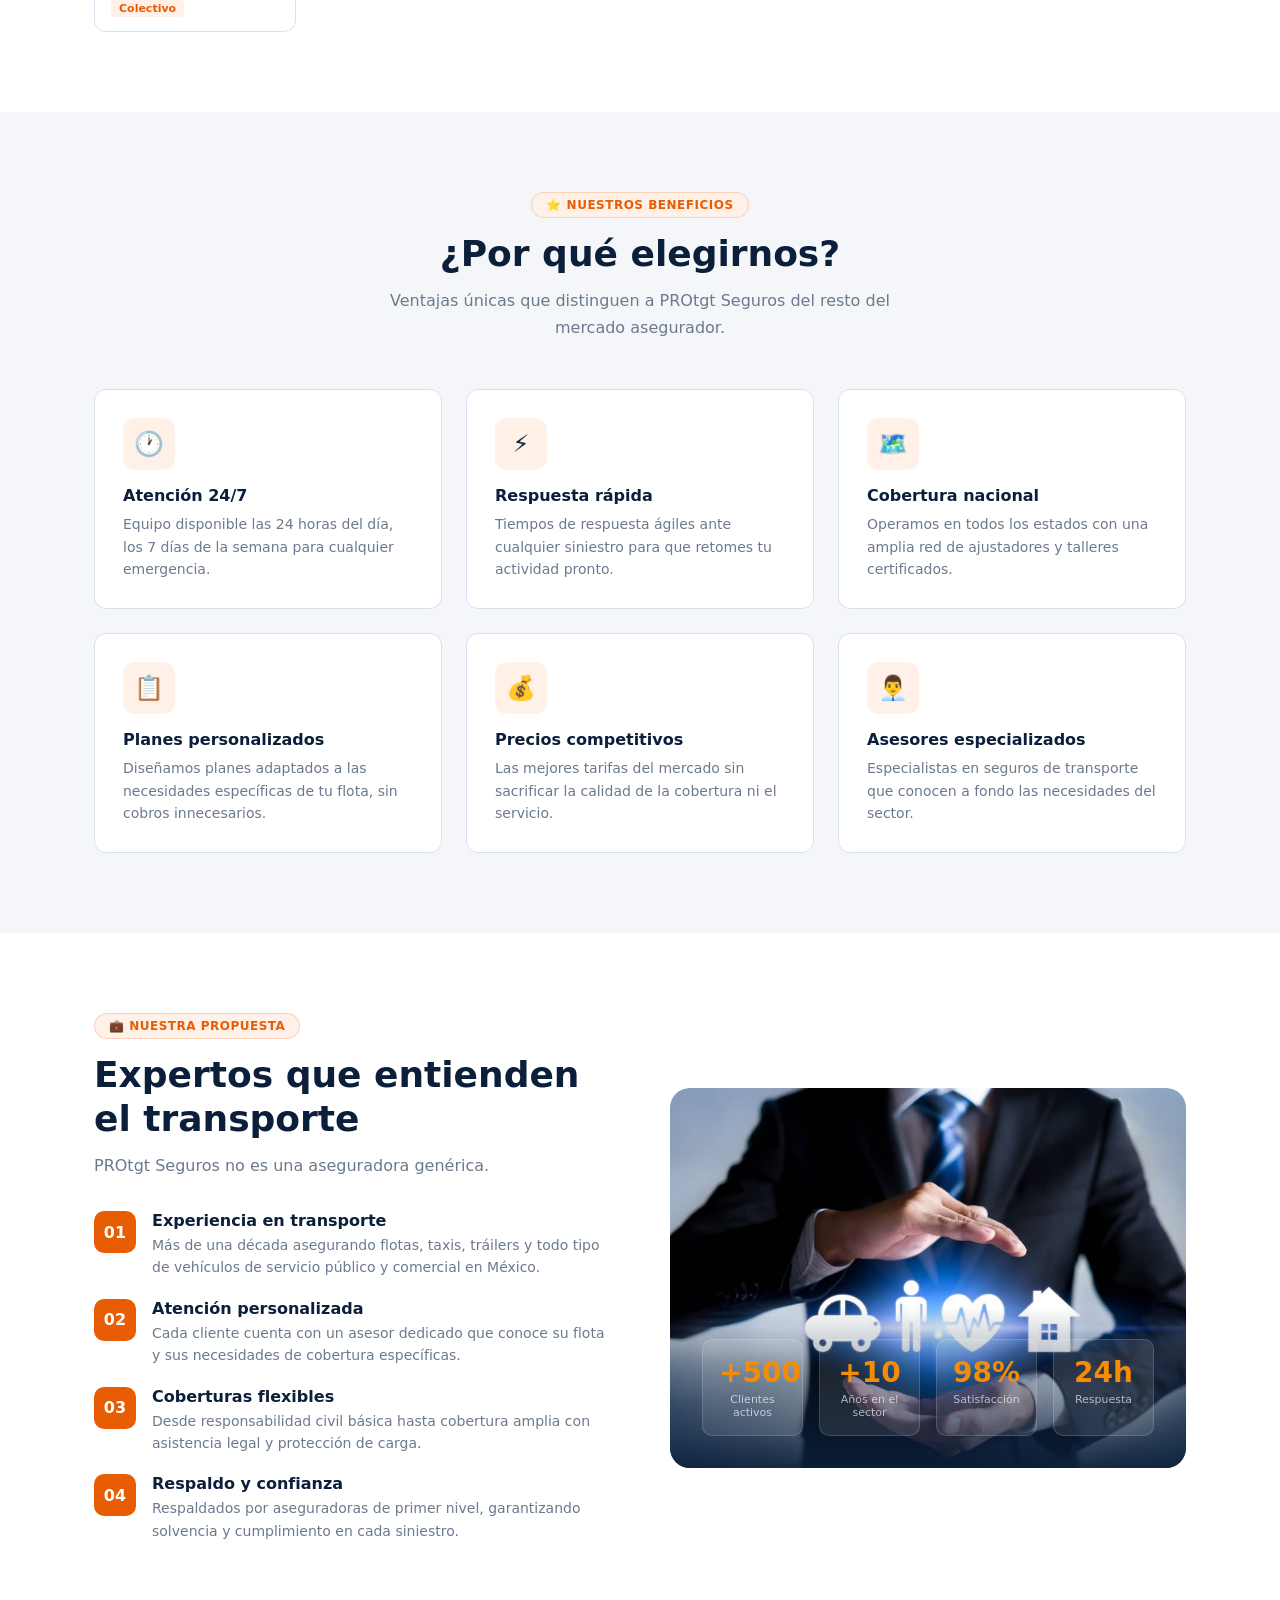
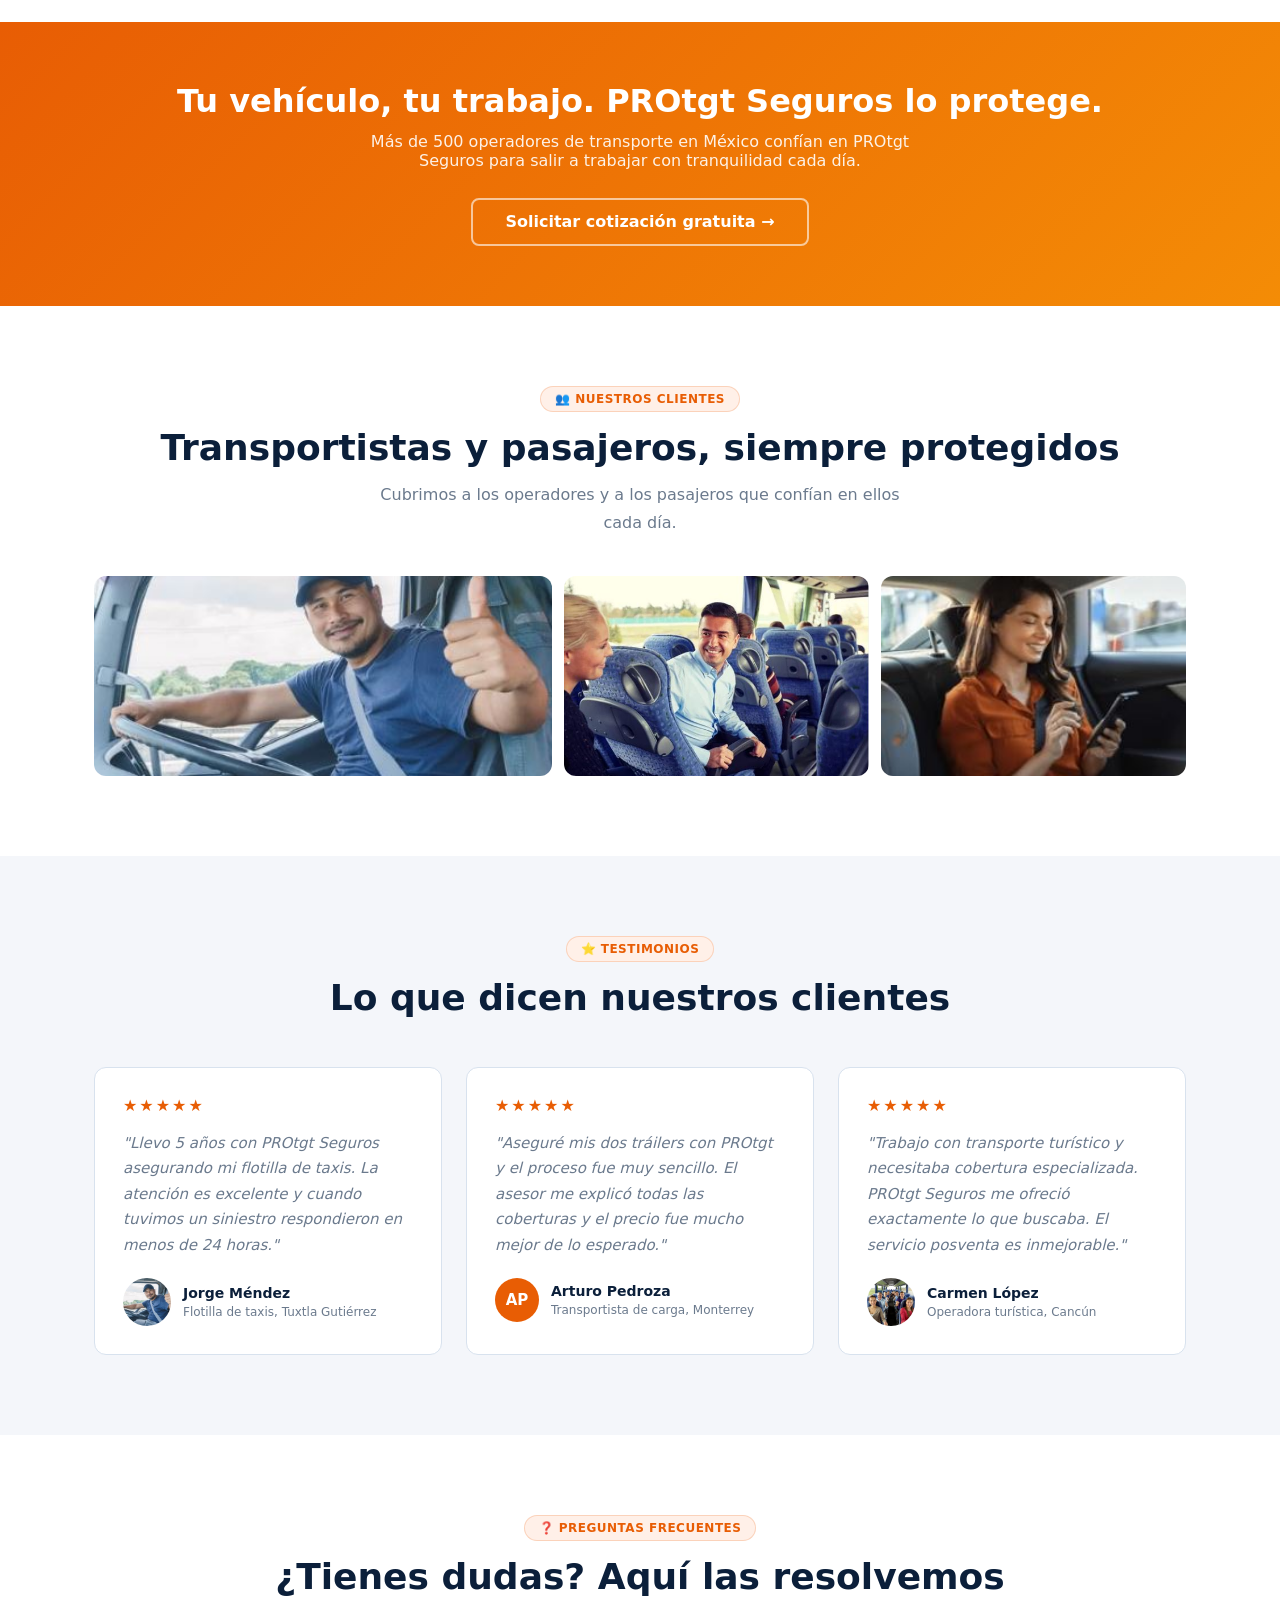
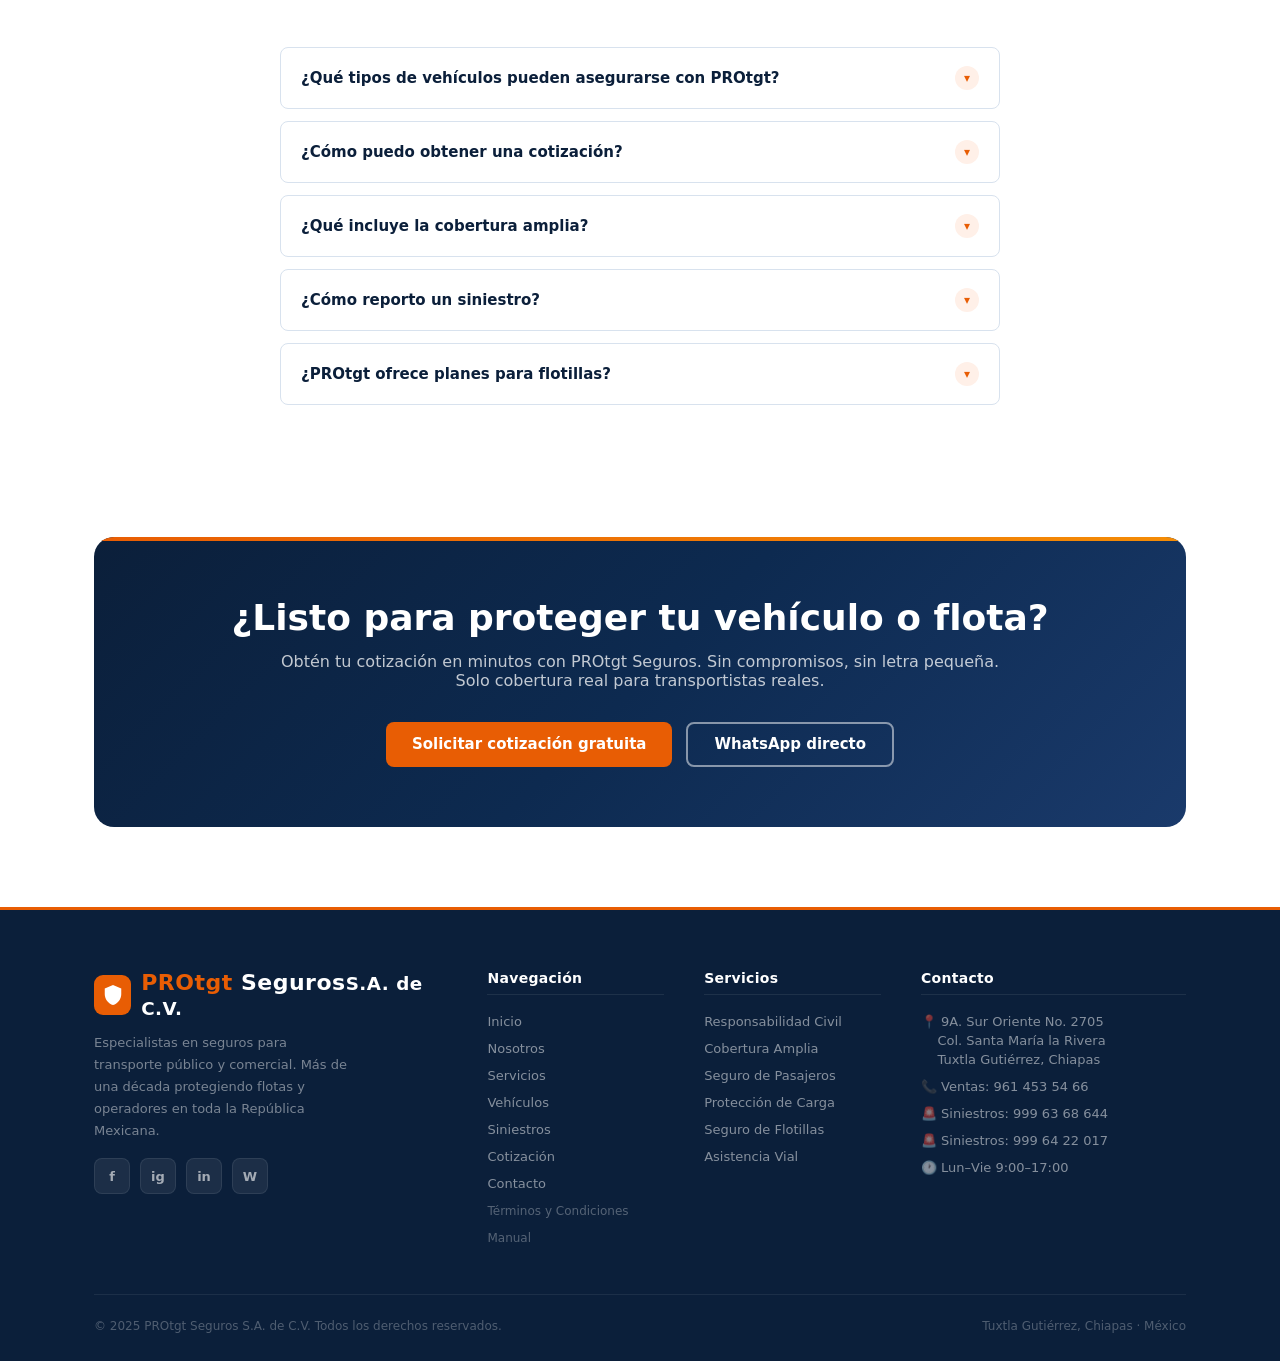
==== commit eafac317: "modificando html el cliente vio la pagina, y se modifica que se le de un espacio a Seguros , el no d" ====
--- a/index.html
+++ b/index.html
@@ -16,7 +16,7 @@
       <div class="logo-icon">
         <svg viewBox="0 0 24 24"><path d="M12 1L3 5v6c0 5.55 3.84 10.74 9 12 5.16-1.26 9-6.45 9-12V5l-9-4z"/></svg>
       </div>
-      <div><span>PROtgt</span> Seguros<small>S.A. de C.V.</small></div>
+      <div><span>PROtgt</span> Seguros <small>S.A. de C.V.</small></div>
     </a>
     <nav class="main-nav">
       <a href="index.html" class="active">Inicio</a>
@@ -146,7 +146,7 @@
         <div>
           <div class="section-tag">💼 Nuestra propuesta</div>
           <h2 class="section-title">Expertos que entienden el transporte</h2>
-          <p class="section-sub">PROtgt Seguros no es una aseguradora genérica. Nos especializamos exclusivamente en el sector transporte.</p>
+          <p class="section-sub">PROtgt Seguros no es una aseguradora genérica.</p>
           <div class="why-list">
             <div class="why-item reveal">
               <div class="why-num">01</div>
@@ -337,9 +337,9 @@
         <ul>
           <li><a href="contacto.html">📍 9A. Sur Oriente No. 2705<br>&nbsp;&nbsp;&nbsp;&nbsp;Col. Santa María la Rivera<br>&nbsp;&nbsp;&nbsp;&nbsp;Tuxtla Gutiérrez, Chiapas</a></li>
           <li><a href="tel:9614535466">📞 Ventas: 961 453 54 66</a></li>
-          <li><a href="tel:9996366644">🚨 Siniestros: 999 63 66 644</a></li>
+          <li><a href="tel:9996366644">🚨 Siniestros: 999 63 68 644</a></li>
           <li><a href="tel:9996422017">🚨 Siniestros: 999 64 22 017</a></li>
-          <li><a href="#">🕐 Lun–Vie 8:00–19:00</a></li>
+          <li><a href="#">🕐 Lun–Vie 9:00–17:00</a></li>
         </ul>
       </div>
     </div>
